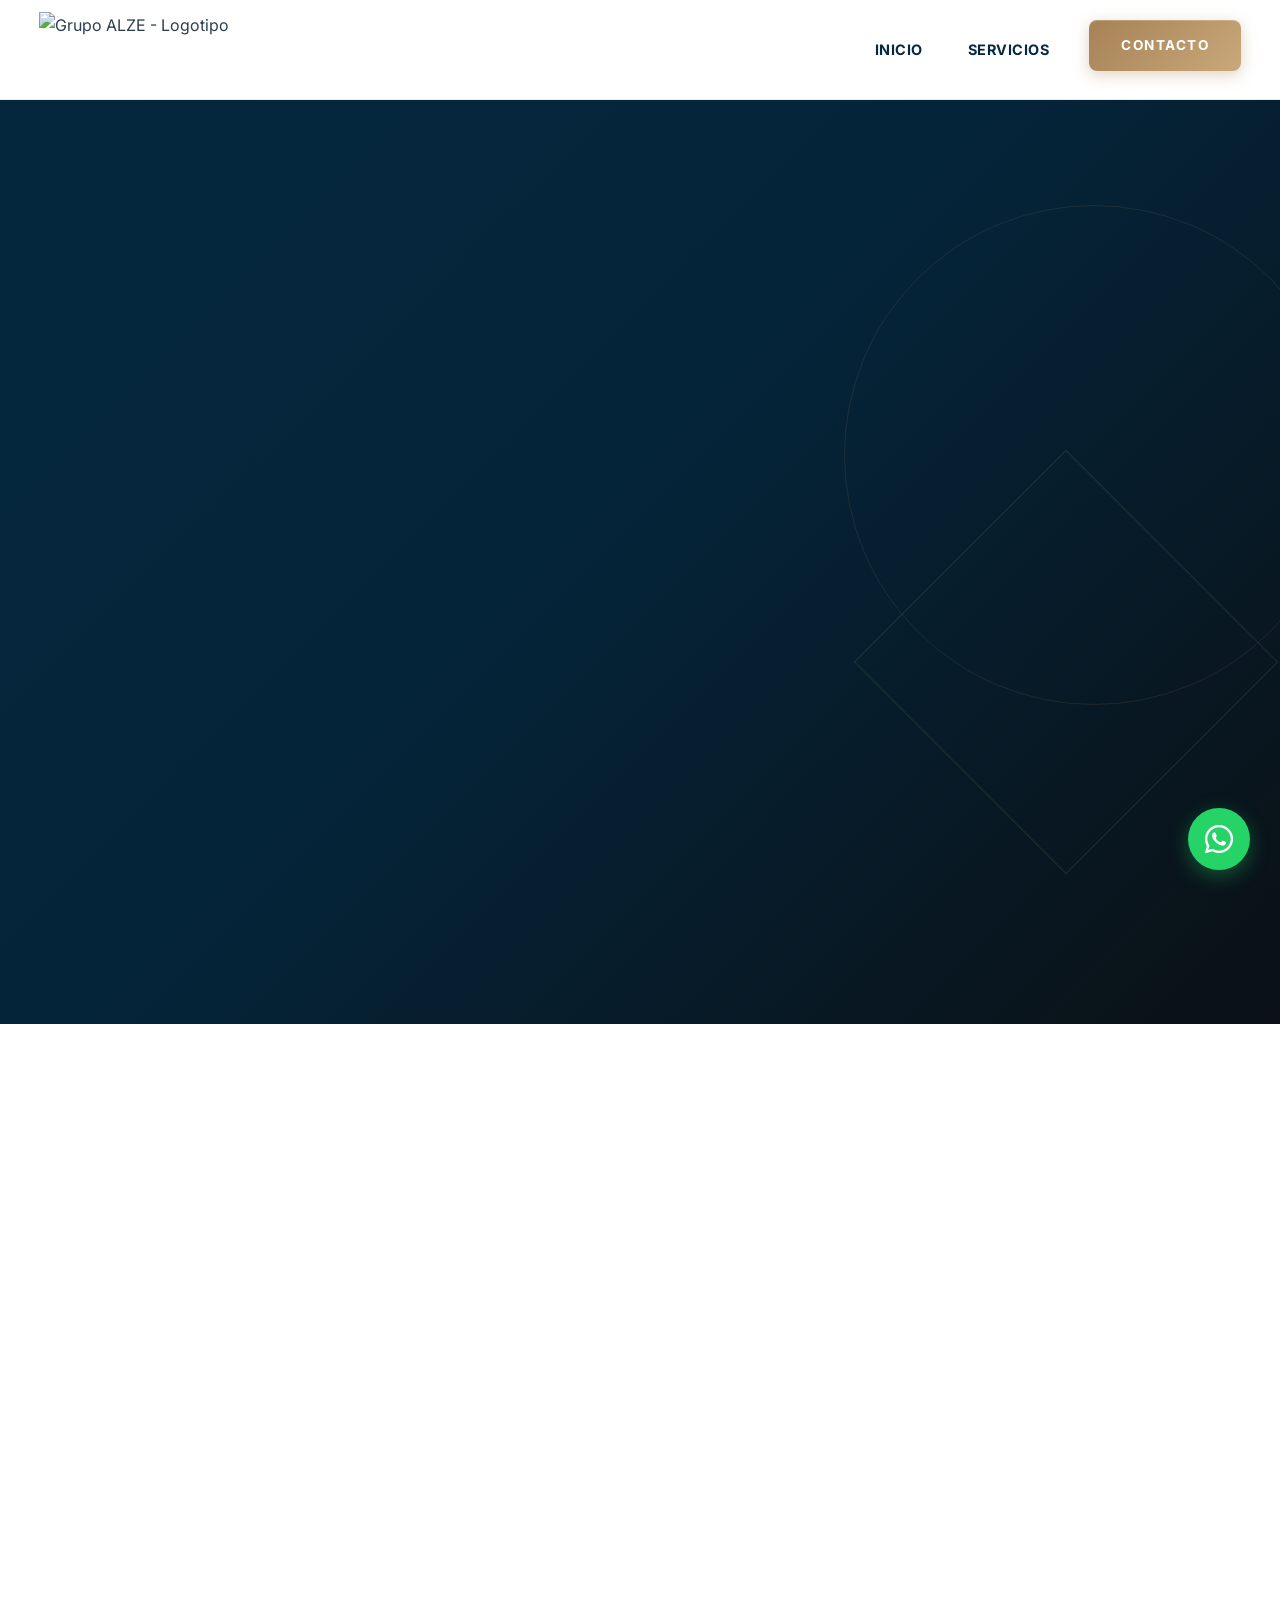
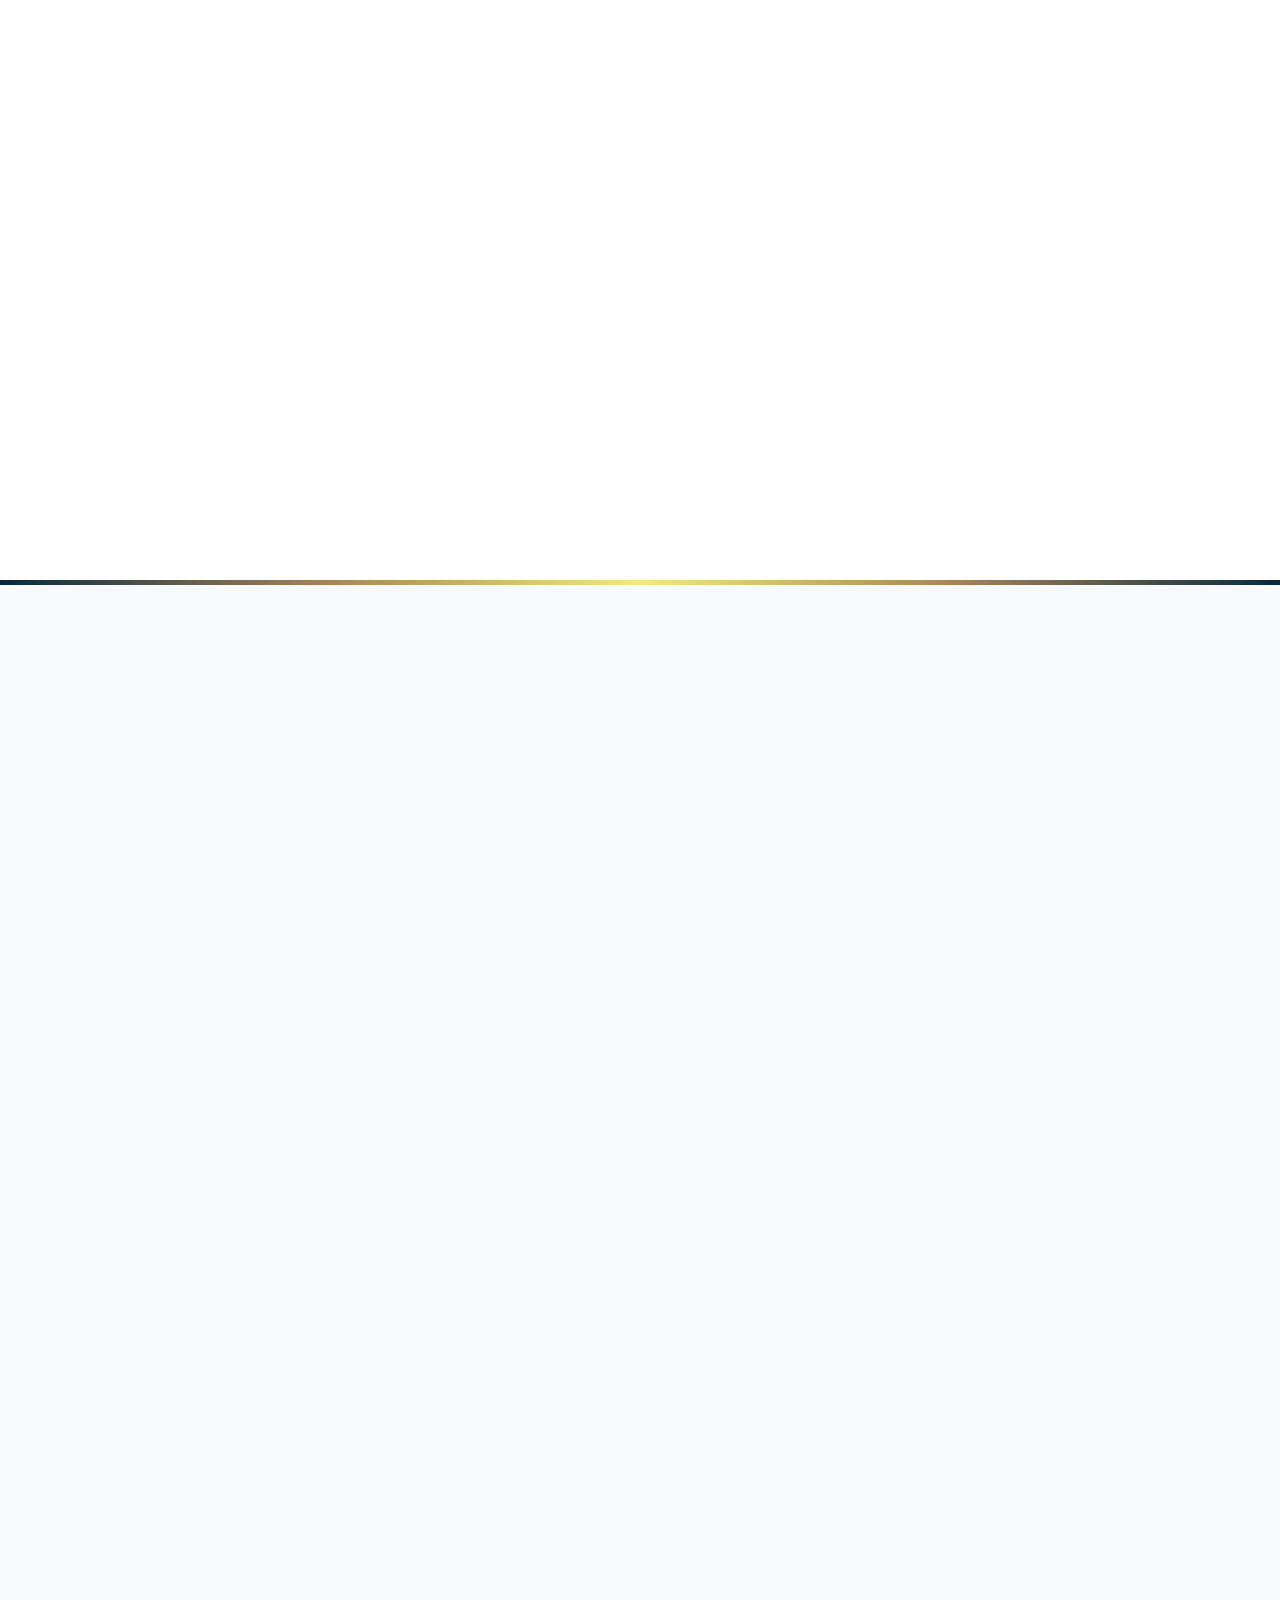
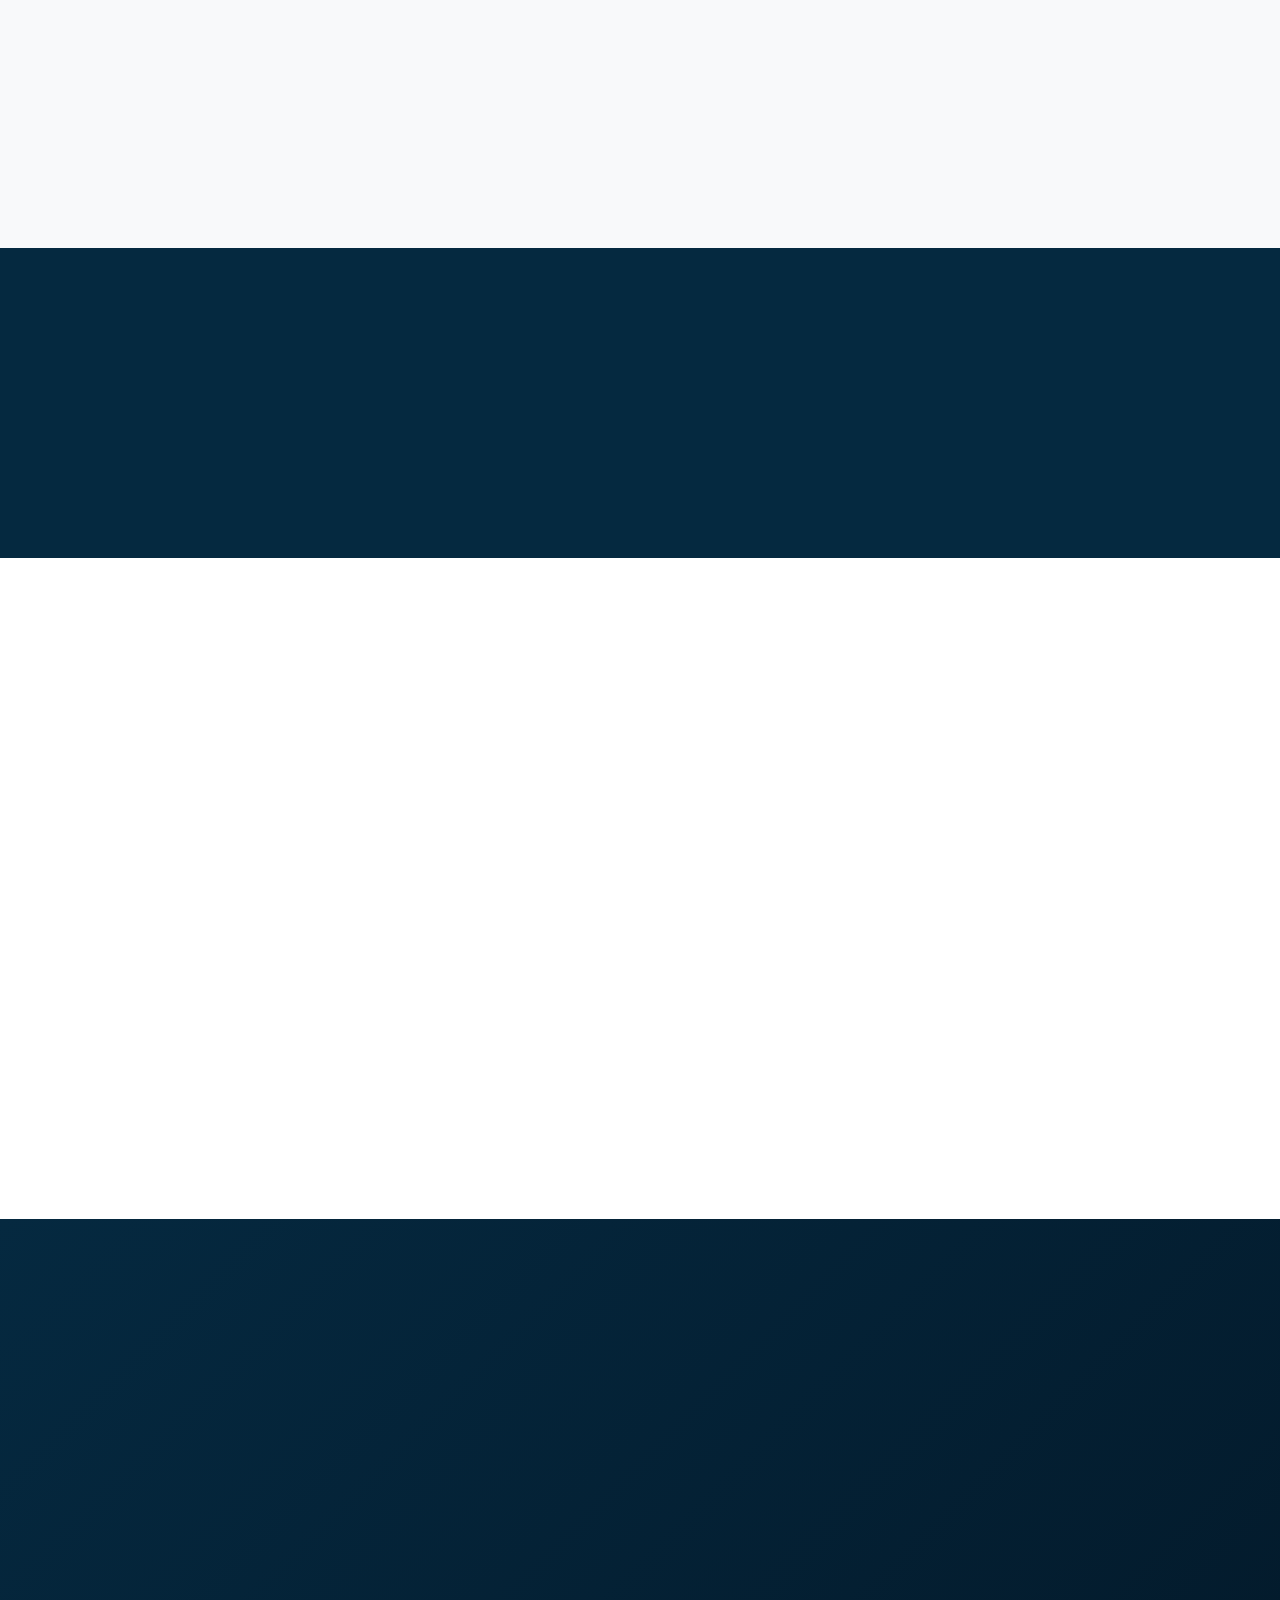
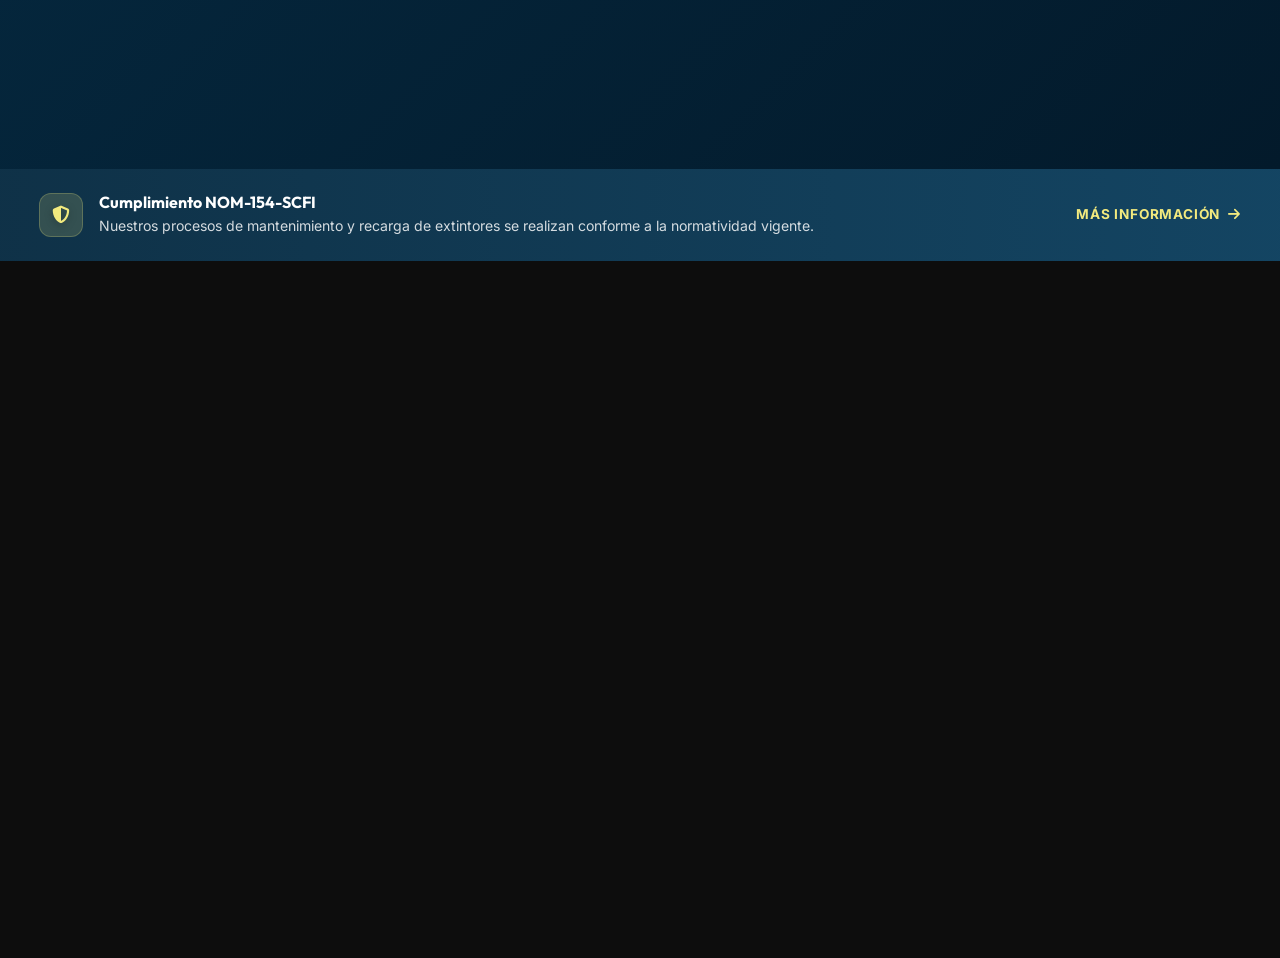
==== index.html @ 2a2ede06 "Reestructura servicios en Inicio, Servicios y Contacto" ====
﻿<!DOCTYPE html>
<html lang="es">

<head>
    <meta charset="UTF-8">
    <meta name="viewport" content="width=device-width, initial-scale=1.0">
    <meta name="description"
        content="GRUPO ALZE — Soluciones industriales con líneas de servicio separadas: mantenimiento y recarga de extintores, y servicios eléctricos con tableros, automatización e instalaciones.">
    <meta name="keywords"
        content="mantenimiento industrial, extintores, recarga de extintores, servicios eléctricos, tableros eléctricos, automatización industrial, instalaciones eléctricas, Grupo Alze">
    <meta name="author" content="Partum Design">
    <title>GRUPO ALZE | Comercializadora y Mantenimiento Industrial</title>
    <link rel="icon" type="image/png" href="favicon/favicon.png">

    <!-- Fonts -->
    <link rel="preconnect" href="https://fonts.googleapis.com">
    <link rel="preconnect" href="https://fonts.gstatic.com" crossorigin>
    <link
        href="https://fonts.googleapis.com/css2?family=Inter:wght@300;400;700&family=Outfit:wght@400;700;800&display=swap"
        rel="stylesheet">

    <!-- FontAwesome -->
    <link rel="stylesheet" href="https://cdnjs.cloudflare.com/ajax/libs/font-awesome/6.5.1/css/all.min.css">

    <!-- CSS -->
    <link rel="stylesheet" href="css/style.css">
</head>

<body>

    <!-- ==================== HEADER ==================== -->
    <header class="main-header">
        <div class="container header-container">
            <div class="logo">
                <a href="/">
                    <img src="imagenes/logo_empresa/logo_grupoalze.png" alt="Grupo ALZE - Logotipo">
                </a>
            </div>
            <nav class="nav-menu" id="navMenu">
                <button class="mobile-menu-close" id="mobileMenuClose" aria-label="Cerrar menú">
                    <i class="fas fa-times"></i>
                </button>
                <ul>
                    <li><a href="/" class="nav-link">Inicio</a></li>
                    <li><a href="/servicios" class="nav-link">Servicios</a></li>
                    <li class="nav-cta">
                        <a href="/contacto" class="nav-cta-btn" data-text="Contacto">Contacto</a>
                    </li>
                </ul>
                <div class="mobile-nav-extra">
                    <div class="mobile-nav-brand">
                        <img src="imagenes/logo_empresa/logo_grupoalze.png" alt="Grupo ALZE">
                        <p>Soluciones industriales con respuesta rápida y cumplimiento normativo.</p>
                    </div>
                    <div class="mobile-nav-contact">
                        <a href="tel:5635852196"><i class="fas fa-phone-alt"></i> 56 3585 2196</a>
                        <a href="mailto:contacto@grupoalze.com.mx"><i class="fas fa-envelope"></i> Correo</a>
                        <a href="https://wa.me/525635852196" target="_blank"><i class="fab fa-whatsapp"></i> WhatsApp</a>
                    </div>
                </div>
            </nav>
            <div class="menu-toggle" id="mobile-menu">
                <i class="fas fa-bars"></i>
            </div>
        </div>
    </header>
    <!-- ==================== HERO (VIDEO) ==================== -->
    <section class="hero">
        <video autoplay muted loop playsinline preload="metadata" poster="imagenes/hero_bg.png" class="hero-video">
            <source src="videos/video_hero.mp4" type="video/mp4">
        </video>
        <div class="hero-overlay"></div>
        <div class="container hero-content">
            <div class="reveal">
                <span class="hero-tag"><i class="fas fa-industry"></i> Soluciones Industriales Integrales</span>
                <h1 class="hero-title">Comercialización y Mantenimiento Industrial de <span>Alto Rendimiento</span></h1>
                <p class="hero-subtitle">Más de una década protegiendo la seguridad de su empresa y optimizando el
                    rendimiento de su maquinaria con los más altos estándares de calidad y cumplimiento normativo.</p>
                <div class="hero-btns">
                    <a href="/servicios" class="btn btn-accent btn-lg"><i class="fas fa-cog"></i> Nuestros Servicios</a>
                    <a href="/contacto" class="btn btn-outline-white btn-lg"><i class="fas fa-paper-plane"></i> Solicitar Cotización</a>
                </div>
            </div>

            <div class="hero-stats reveal">
                <div class="hero-stat">
                    <h3>10+</h3>
                    <p>Años de experiencia</p>
                </div>
                <div class="hero-stat">
                    <h3>500+</h3>
                    <p>Proyectos completados</p>
                </div>
                <div class="hero-stat">
                    <h3>100%</h3>
                    <p>Cumplimiento normativo</p>
                </div>
            </div>

            <div class="scroll-hint reveal">
                <div class="mouse">
                    <div class="wheel"></div>
                </div>
                <span>Deslizar</span>
            </div>
        </div>
    </section>
    <!-- ==================== WHY US ==================== -->
    <section class="why-us">
        <div class="container">
            <div class="why-grid">
                <div class="why-image reveal-left">
                    <img src="imagenes/servicios/equipo_corporativo.png" alt="Equipo GRUPO ALZE" loading="lazy" decoding="async">
                    <div class="why-image-badge">
                        <h3>10+</h3>
                        <p>Años de Confianza</p>
                    </div>
                </div>
                <div class="why-text reveal-right">
                    <span class="section-tag">Sobre Nosotros</span>
                    <h2>Protegemos su Patrimonio Industrial</h2>
                    <div class="accent-line"></div>
                    <p>En <strong>GRUPO ALZE</strong>, somos una empresa mexicana especializada en la comercialización y
                        mantenimiento industrial. Nuestra misión es garantizar la continuidad operativa y la seguridad de
                        las instalaciones de nuestros clientes mediante soluciones integrales y un servicio de primer
                        nivel.</p>
                    <p>Contamos con personal altamente capacitado para atender dos líneas de servicio claramente
                        definidas: equipos contra incendio (extintores) y soluciones eléctricas industriales en
                        tableros, automatización e instalaciones.</p>

                    <div class="features-list">
                        <div class="feature-item">
                            <div class="feature-icon"><i class="fas fa-shield-alt"></i></div>
                            <div>
                                <h4>Seguridad Certificada</h4>
                                <p>Equipos y servicios que cumplen con la NOM-154-SCFI y normatividad vigente.</p>
                            </div>
                        </div>
                        <div class="feature-item">
                            <div class="feature-icon"><i class="fas fa-clock"></i></div>
                            <div>
                                <h4>Respuesta Inmediata</h4>
                                <p>Atención rápida y eficiente para garantizar la continuidad de sus operaciones.</p>
                            </div>
                        </div>
                        <div class="feature-item">
                            <div class="feature-icon"><i class="fas fa-handshake"></i></div>
                            <div>
                                <h4>Compromiso Total</h4>
                                <p>Relaciones de largo plazo basadas en confianza, calidad y resultados.</p>
                            </div>
                        </div>
                    </div>
                </div>
            </div>
        </div>
    </section>

    <!-- ==================== SERVICES PREVIEW ==================== -->
    <section class="services-preview">
        <div class="container">
            <div class="section-header reveal">
                <span class="section-tag">Lo que Hacemos</span>
                <h2 class="section-title">Nuestros Servicios</h2>
                <div class="section-divider"></div>
                <p class="section-subtitle">Trabajamos con dos líneas claras de atención: servicios para extintores y
                    soluciones eléctricas industriales en tableros, automatización, instalaciones y capacitación.</p>
            </div>

            <div class="service-grid-main stagger">
                <div class="service-card-new reveal">
                    <img src="imagenes/servicios/mantenimiento.png" alt="Mantenimiento y Recarga de Extintores" loading="lazy" decoding="async"
                        class="service-card-img">
                    <div class="service-card-overlay">
                        <div class="service-icon-badge"><i class="fas fa-fire-extinguisher"></i></div>
                        <h3>Mantenimiento y Recarga de Extintores</h3>
                        <p>Inspección, recarga, pruebas y mantenimiento especializado para equipos contra incendio.</p>
                        <a href="/contacto?servicio=extintores" class="card-link">Solicitar servicio <i
                                class="fas fa-arrow-right"></i></a>
                    </div>
                </div>
                <div class="service-card-new reveal">
                    <img src="imagenes/servicios/embobinados.png" alt="Servicios Eléctricos y Tableros" loading="lazy" decoding="async"
                        class="service-card-img">
                    <div class="service-card-overlay">
                        <div class="service-icon-badge"><i class="fas fa-bolt"></i></div>
                        <h3>Servicios Eléctricos y Tableros</h3>
                        <p>Soluciones en tableros, instalaciones, automatización y diagnóstico para operación
                            industrial.</p>
                        <a href="/servicios#servicio-electricos" class="card-link">Ver línea industrial <i
                                class="fas fa-arrow-right"></i></a>
                    </div>
                </div>
                <div class="service-card-new reveal">
                    <img src="imagenes/servicios/maquinados.png" alt="Instalaciones y Capacitación Industrial" loading="lazy" decoding="async"
                        class="service-card-img">
                    <div class="service-card-overlay">
                        <div class="service-icon-badge"><i class="fas fa-screwdriver-wrench"></i></div>
                        <h3>Instalaciones y Capacitación</h3>
                        <p>Ejecución en campo para fuerza, control y redes, con capacitación técnica para su personal.</p>
                        <a href="/contacto?servicio=instalaciones" class="card-link">Cotizar proyecto <i
                                class="fas fa-arrow-right"></i></a>
                    </div>
                </div>
            </div>
        </div>
    </section>

    <!-- ==================== STATS ==================== -->
    <section class="stats-section">
        <div class="container">
            <div class="stats-grid">
                <div class="stat-item reveal">
                    <div class="stat-number" data-target="10" data-suffix="+">0</div>
                    <div class="stat-label">Años de Experiencia</div>
                </div>
                <div class="stat-item reveal">
                    <div class="stat-number" data-target="500" data-suffix="+">0</div>
                    <div class="stat-label">Proyectos Realizados</div>
                </div>
                <div class="stat-item reveal">
                    <div class="stat-number" data-target="50" data-suffix="+">0</div>
                    <div class="stat-label">Clientes Satisfechos</div>
                </div>
                <div class="stat-item reveal">
                    <div class="stat-number" data-target="100" data-suffix="%">0</div>
                    <div class="stat-label">Cumplimiento NOM</div>
                </div>
            </div>
        </div>
    </section>

    <!-- ==================== CLIENTS CAROUSEL ==================== -->
    <section class="clients-section">
        <div class="container">
            <div class="section-header reveal">
                <span class="section-tag">Confianza</span>
                <h2 class="section-title">Empresas que Confían en Nosotros</h2>
                <div class="section-divider"></div>
                <p class="section-subtitle">Colaboramos con las mejores empresas del sector industrial brindando
                    seguridad, calidad y resultados.</p>
            </div>
        </div>

        <div class="logo-carousel-container reveal">
            <div class="logo-track">
                <div class="carousel-logo"><img src="imagenes/logos/logo_coats.jpg.png" alt="Coats" loading="lazy" decoding="async"></div>
                <div class="carousel-logo"><img src="imagenes/logos/logo_gelita.png" alt="Gelita" loading="lazy" decoding="async"></div>
                <div class="carousel-logo"><img src="imagenes/logos/logo_cariocas.png" alt="Cariocas" loading="lazy" decoding="async"></div>
                <div class="carousel-logo"><img src="imagenes/logos/logo_cadesa.png" alt="Cadesa" loading="lazy" decoding="async"></div>
                <div class="carousel-logo"><img src="imagenes/logos/logo_cimarron.png" alt="Grupo Cimarrón" loading="lazy" decoding="async"></div>
                <div class="carousel-logo"><img src="imagenes/logos/logo_zaqa.png" alt="Zaqa" loading="lazy" decoding="async"></div>
                <div class="carousel-logo"><img src="imagenes/logos/logo_kriotec.png" alt="Kryotec" loading="lazy" decoding="async"></div>
                <div class="carousel-logo"><img src="imagenes/logos/logo_galeriasdc.png" alt="Galería dc" loading="lazy" decoding="async"></div>
            </div>
        </div>
    </section>

    <!-- ==================== CTA ==================== -->
    <section class="cta-section">
        <div class="cta-content reveal">
            <span class="section-tag" style="background:rgba(242,234,126,0.15); color: #F2EA7E;">Cotización Sin Compromiso</span>
            <h2>¿Necesita una Solución Industrial a la Medida?</h2>
            <p>Nuestro equipo de especialistas está listo para asesorarle y crear la solución perfecta para las
                necesidades de su empresa. Contáctenos hoy mismo.</p>
            <a href="/contacto" class="btn btn-accent btn-lg"><i class="fas fa-phone-alt"></i> Contactar
                Ahora</a>
        </div>
    </section>

    <section class="nom-strip">
        <div class="container nom-strip-inner">
            <div class="nom-strip-badge"><i class="fas fa-shield-alt"></i></div>
            <div class="nom-strip-text">
                <h4>Cumplimiento NOM-154-SCFI</h4>
                <p>Nuestros procesos de mantenimiento y recarga de extintores se realizan conforme a la normatividad vigente.</p>
            </div>
            <a href="/contacto" class="nom-strip-link">Más información <i class="fas fa-arrow-right"></i></a>
        </div>
    </section>

    <!-- ==================== FOOTER ==================== -->
    <footer class="main-footer">
        <div class="container">
            <div class="footer-top">
                <div class="footer-col">
                    <img src="imagenes/logo_empresa/logo_grupoalze.png" alt="Logo Grupo Alze" class="f-about-logo" loading="lazy" decoding="async">
                    <p class="f-about-text">Somos una empresa mexicana especializada en dos líneas de servicio:
                        extintores y soluciones eléctricas industriales con tableros, automatización e instalaciones.</p>
                    <div class="f-social-links">
                        <a href="mailto:contacto@grupoalze.com.mx" aria-label="Correo"><i class="fas fa-envelope"></i></a>
                        <a href="https://wa.me/525635852196" aria-label="WhatsApp" target="_blank"><i
                                class="fab fa-whatsapp"></i></a>
                    </div>
                </div>
                <div class="footer-col">
                    <h4>Navegación</h4>
                    <ul class="footer-links">
                        <li><a href="/">Inicio</a></li>
                        <li><a href="/servicios">Servicios</a></li>
                        <li><a href="/contacto">Contacto</a></li>
                    </ul>
                </div>
                <div class="footer-col">
                    <h4>Servicios</h4>
                    <ul class="footer-links">
                        <li><a href="/servicios#servicio-extintores">Extintores</a></li>
                        <li><a href="/servicios#servicio-extintores">Mantenimiento y Recarga</a></li>
                        <li><a href="/servicios#servicio-electricos">Servicios Eléctricos</a></li>
                        <li><a href="/servicios#servicio-electricos">Tableros y Automatización</a></li>
                    </ul>
                </div>
                <div class="footer-col">
                    <h4>Contacto</h4>
                    <ul class="footer-contact-list">
                        <li><i class="fas fa-map-marker-alt"></i> Villa del Mar 17, Col. Alfredo del Mazo, 52030 San
                            Pedro Tultepec, Méx.</li>
                        <li><i class="fas fa-phone"></i> <a href="tel:5635852196">56 3585 2196</a></li>
                        <li><i class="fas fa-phone"></i> <a href="tel:7226285952">72 2628 5952</a></li>
                        <li><i class="fas fa-envelope"></i> <a
                                href="mailto:contacto@grupoalze.com.mx">contacto@grupoalze.com.mx</a></li>
                    </ul>
                    <div class="footer-schedule">
                        <h5><i class="fas fa-clock"></i> Horarios</h5>
                        <p>Lunes a Viernes: 9:00 AM – 6:00 PM<br>Sábados: 9:00 AM – 2:00 PM</p>
                    </div>
                </div>
            </div>
            <div class="footer-bottom">
                <p>&copy; 2026 GRUPO ALZE. Todos los derechos reservados. Desarrollado por <a
                        href="https://partumdesign.com.mx" target="_blank">Partum Design</a></p>
            </div>
        </div>
    </footer>

    <!-- WhatsApp -->
    <a href="https://wa.me/525635852196" class="whatsapp-float" target="_blank" title="Escríbenos por WhatsApp">
        <i class="fab fa-whatsapp"></i>
    </a>

    <script src="js/script.js"></script>
</body>

</html>
---- css/style.css ----
/* ===============================================================
   GRUPO ALZE - Premium Corporate Website Styles
   Version 3.0 — "Chingón Edition"
   
   Color Palette:
   Primary:  #052940 (Dark Navy Blue)
   Accent:   #A68256 (Gold/Bronze)
   Detail:   #F2EA7E (Pale Yellow — micro accents only)
   Dark:     #0D0D0D (Near Black)
   Light:    #FFFFFF (Pure White)
   =============================================================== */

/* === CSS Variables === */
:root {
    --primary: #052940;
    --primary-light: #0a3d5c;
    --primary-dark: #031a2b;
    --accent: #A68256;
    --accent-light: #c9a87a;
    --detail: #F2EA7E;
    --dark: #0D0D0D;
    --white: #FFFFFF;
    --gray-50: #f8f9fa;
    --gray-100: #f1f3f5;
    --gray-200: #e9ecef;
    --gray-300: #dee2e6;
    --gray-500: #adb5bd;
    --gray-700: #495057;
    --gray-900: #212529;
    --text-primary: #2c3e50;
    --text-muted: #6c757d;
    
    --font-main: 'Inter', -apple-system, BlinkMacSystemFont, sans-serif;
    --font-heading: 'Outfit', sans-serif;
    
    --ease-out-expo: cubic-bezier(0.19, 1, 0.22, 1);
    --ease-out-back: cubic-bezier(0.34, 1.56, 0.64, 1);
    --transition: 0.4s var(--ease-out-expo);
    --transition-slow: 0.8s var(--ease-out-expo);
    
    --container-width: 1250px;
    --header-height: 100px;
    --shadow-sm: 0 2px 8px rgba(0,0,0,0.06);
    --shadow-md: 0 8px 30px rgba(0,0,0,0.08);
    --shadow-lg: 0 20px 60px rgba(0,0,0,0.12);
    --shadow-xl: 0 30px 80px rgba(0,0,0,0.15);
    --radius: 12px;
    --radius-lg: 20px;
}

/* === Base Reset === */
*, *::before, *::after {
    margin: 0;
    padding: 0;
    box-sizing: border-box;
}

html {
    scroll-behavior: smooth;
    font-size: 16px;
}

body {
    font-family: var(--font-main);
    line-height: 1.7;
    color: var(--text-primary);
    background-color: var(--white);
    overflow-x: hidden;
    -webkit-font-smoothing: antialiased;
    -moz-osx-font-smoothing: grayscale;
}

/* Scrollbar */
* {
    scrollbar-width: thin;
    scrollbar-color: var(--accent) rgba(5, 41, 64, 0.12);
}

*::-webkit-scrollbar {
    width: 11px;
}

*::-webkit-scrollbar-track {
    background: rgba(5, 41, 64, 0.08);
}

*::-webkit-scrollbar-thumb {
    background: linear-gradient(180deg, var(--accent), var(--detail));
    border-radius: 8px;
    border: 2px solid rgba(255,255,255,0.4);
}

/* Progress bar */
.scroll-progress {
    position: fixed;
    top: 0;
    left: 0;
    height: 4px;
    width: 0;
    z-index: 1200;
    background: linear-gradient(90deg, var(--accent), var(--detail), var(--accent));
    box-shadow: 0 2px 14px rgba(166,130,86,0.4);
}

/* Custom cursor */
.cursor-dot,
.cursor-ring {
    position: fixed;
    left: 0;
    top: 0;
    pointer-events: none;
    z-index: 1400;
    opacity: 0;
    transition: opacity 0.2s ease;
}

.cursor-dot {
    width: 8px;
    height: 8px;
    border-radius: 50%;
    background: #ffffff;
    box-shadow: 0 0 0 1px rgba(0,0,0,0.2), 0 0 12px rgba(255,255,255,0.6);
    mix-blend-mode: difference;
}

.cursor-ring {
    width: 28px;
    height: 28px;
    border-radius: 50%;
    border: 1.8px solid #ffffff;
    box-shadow: 0 0 0 1px rgba(0,0,0,0.2);
    mix-blend-mode: difference;
}

.cursor-hover .cursor-ring {
    transform: scale(1.35);
    border-color: rgba(242,234,126,0.9);
}

/* Lightweight page intro */
body.page-ready .main-header,
body.page-ready section,
body.page-ready .main-footer {
    animation: pageFadeIn 0.45s ease-out;
}

@keyframes pageFadeIn {
    from { opacity: 0; transform: translateY(6px); }
    to { opacity: 1; transform: translateY(0); }
}

h1, h2, h3, h4, h5 {
    font-family: var(--font-heading);
    font-weight: 700;
    line-height: 1.2;
}

ul { list-style: none; }

a {
    text-decoration: none;
    color: inherit;
    transition: var(--transition);
}

img {
    max-width: 100%;
    height: auto;
    display: block;
}

.container {
    max-width: var(--container-width);
    margin: 0 auto;
    padding: 0 24px;
}

section {
    padding: 110px 0;
    position: relative;
}

/* Render diferido para secciones fuera de pantalla */
@supports (content-visibility: auto) {
    .why-us,
    .services-preview,
    .stats-section,
    .clients-section,
    .cta-section,
    .services-detailed,
    .contact-page,
    .main-footer {
        content-visibility: auto;
        contain-intrinsic-size: 1px 900px;
    }
}

/* === Section Headers === */
.section-header {
    text-align: center;
    max-width: 700px;
    margin: 0 auto 70px;
}

.section-tag {
    display: inline-block;
    padding: 6px 18px;
    background: rgba(166, 130, 86, 0.1);
    color: var(--accent);
    border-radius: 50px;
    font-size: 0.85rem;
    font-weight: 700;
    text-transform: uppercase;
    letter-spacing: 2px;
    margin-bottom: 15px;
}

.section-title {
    font-size: 2.8rem;
    color: var(--primary);
    margin-bottom: 20px;
    text-transform: uppercase;
    letter-spacing: 1px;
    text-align: center;
}

.section-subtitle {
    font-size: 1.1rem;
    color: var(--text-muted);
    line-height: 1.8;
}

/* Párrafos largos justificados */
.hero-subtitle,
.section-subtitle,
.why-text p,
.service-detail-text p,
.cta-content p,
.contact-info-panel > p,
.contact-form-panel > p,
.f-about-text {
    text-align: justify;
    text-justify: inter-word;
}

.section-divider {
    width: 60px;
    height: 4px;
    background: linear-gradient(90deg, var(--accent), var(--detail));
    margin: 0 auto 25px;
    border-radius: 2px;
}

/* === Buttons === */
.btn {
    display: inline-flex;
    align-items: center;
    justify-content: center;
    gap: 10px;
    padding: 16px 36px;
    border-radius: 6px;
    font-weight: 700;
    text-transform: uppercase;
    font-size: 0.85rem;
    letter-spacing: 1.5px;
    cursor: pointer;
    border: none;
    transition: var(--transition);
    position: relative;
    overflow: hidden;
}

.btn::before {
    content: '';
    position: absolute;
    top: 0;
    left: -100%;
    width: 100%;
    height: 100%;
    background: linear-gradient(90deg, transparent, rgba(255,255,255,0.2), transparent);
    transition: 0.5s;
}

.btn:hover::before {
    left: 100%;
}

.btn-primary {
    background: var(--primary);
    color: var(--white);
}

.btn-primary:hover {
    background: var(--primary-light);
    transform: translateY(-4px);
    box-shadow: 0 12px 35px rgba(5, 41, 64, 0.3);
}

.btn-accent {
    background: var(--accent);
    color: var(--white);
}

.btn-accent:hover {
    background: var(--accent-light);
    transform: translateY(-4px);
    box-shadow: 0 12px 35px rgba(166, 130, 86, 0.35);
}

.btn-outline-white {
    background: transparent;
    border: 2px solid rgba(255,255,255,0.5);
    color: var(--white);
}

.btn-outline-white:hover {
    background: var(--white);
    color: var(--primary);
    border-color: var(--white);
    transform: translateY(-4px);
}

.btn-lg {
    padding: 20px 48px;
    font-size: 0.95rem;
}

/* ===========================================================
   HEADER — White, Sticky, with Animated Contact CTA
   =========================================================== */
.main-header {
    height: var(--header-height);
    background: var(--white);
    display: flex;
    align-items: center;
    position: fixed;
    top: 0;
    width: 100%;
    z-index: 1000;
    transition: var(--transition);
    border-bottom: 1px solid var(--gray-200);
}

.main-header.scrolled {
    height: 70px;
    background: rgba(255, 255, 255, 0.97);
    backdrop-filter: blur(20px);
    -webkit-backdrop-filter: blur(20px);
    box-shadow: var(--shadow-md);
    border-bottom: none;
}

.header-container {
    display: flex;
    justify-content: space-between;
    align-items: center;
    width: 100%;
}

.logo img {
    height: 75px;
    transition: var(--transition);
}

.main-header.scrolled .logo img {
    height: 55px;
}

.nav-menu ul {
    display: flex;
    align-items: center;
    gap: 5px;
}

.nav-link {
    padding: 10px 20px;
    color: var(--primary);
    font-weight: 700;
    font-size: 0.9rem;
    position: relative;
    text-transform: uppercase;
    letter-spacing: 0.5px;
}

.nav-link::after {
    content: '';
    position: absolute;
    bottom: 2px;
    left: 20px;
    right: 20px;
    height: 3px;
    background: var(--accent);
    border-radius: 2px;
    transform: scaleX(0);
    transform-origin: right;
    transition: transform 0.4s var(--ease-out-expo);
}

.nav-link:hover::after,
.nav-link.active::after {
    transform: scaleX(1);
    transform-origin: left;
}

.nav-link:hover {
    color: var(--accent);
}

/* Contact CTA Button in Nav */
.nav-cta {
    margin-left: 15px;
}

.nav-cta-btn {
    display: inline-block;
    padding: 14px 32px;
    background: linear-gradient(135deg, var(--accent), var(--accent-light));
    color: var(--white) !important;
    border-radius: 8px;
    font-weight: 700;
    font-size: 0.85rem;
    text-transform: uppercase;
    letter-spacing: 1.5px;
    position: relative;
    overflow: hidden;
    transition: var(--transition);
    box-shadow: 0 4px 15px rgba(166, 130, 86, 0.35),
                inset 0 1px 0 rgba(255,255,255,0.2);
    z-index: 1;
}

.nav-cta-btn::before {
    content: '';
    position: absolute;
    top: 0;
    left: -100%;
    width: 100%;
    height: 100%;
    background: linear-gradient(90deg, transparent, rgba(255,255,255,0.3), transparent);
    transition: 0.6s;
    z-index: -1;
}

.nav-cta-btn:hover::before {
    left: 100%;
}

.nav-cta-btn:hover {
    background: linear-gradient(135deg, var(--primary), var(--primary-light));
    transform: translateY(-3px) scale(1.05);
    box-shadow: 0 8px 30px rgba(5, 41, 64, 0.4),
                0 0 20px rgba(242, 234, 126, 0.15);
}

.menu-toggle {
    display: none;
    font-size: 1.6rem;
    color: var(--primary);
    cursor: pointer;
    width: 44px;
    height: 44px;
    align-items: center;
    justify-content: center;
    border-radius: 8px;
    transition: var(--transition);
}

.menu-toggle:hover {
    background: var(--gray-100);
}

.mobile-menu-close,
.mobile-nav-extra {
    display: none;
}

body.menu-open {
    overflow: hidden;
}

body.menu-open::before {
    content: '';
    position: fixed;
    inset: 0;
    background: rgba(3, 26, 43, 0.48);
    backdrop-filter: blur(2px);
    -webkit-backdrop-filter: blur(2px);
    z-index: 997;
}

/* ===========================================================
   HERO — Video Background with Animated Elements
   =========================================================== */
.hero {
    min-height: 100vh;
    overflow: hidden;
    position: relative;
    display: flex;
    align-items: stretch;
    color: var(--white);
    padding: calc(var(--header-height) + 36px) 0 56px;
    background-color: var(--primary-dark);
}


.hero-video {
    position: absolute;
    top: 50%;
    left: 50%;
    min-width: 100%;
    min-height: 100%;
    width: auto;
    height: auto;
    transform: translate(-50%, -50%);
    object-fit: cover;
    z-index: 0;
}

.hero-overlay {
    position: absolute;
    inset: 0;
    background: linear-gradient(
        135deg,
        rgba(5, 41, 64, 0.9) 0%,
        rgba(5, 41, 64, 0.65) 50%,
        rgba(13, 13, 13, 0.75) 100%
    );
    z-index: 1;
}

/* Animated geometric accents on the hero */
.hero::before {
    content: '';
    position: absolute;
    top: 20%;
    right: -5%;
    width: 500px;
    height: 500px;
    border: 1px solid rgba(166, 130, 86, 0.15);
    border-radius: 50%;
    z-index: 2;
    animation: heroFloat 12s ease-in-out infinite;
    pointer-events: none;
}

.hero::after {
    content: '';
    position: absolute;
    top: 50%;
    right: 5%;
    width: 300px;
    height: 300px;
    border: 1px solid rgba(242, 234, 126, 0.1);
    transform: rotate(45deg);
    z-index: 2;
    animation: heroFloat 10s ease-in-out infinite reverse;
    pointer-events: none;
}

@keyframes heroFloat {
    0%, 100% { transform: translateY(0) rotate(0deg); }
    50% { transform: translateY(-30px) rotate(5deg); }
}

.hero-content {
    position: relative;
    z-index: 2;
    width: 100%;
    min-height: calc(100vh - var(--header-height) - 92px);
    display: flex;
    flex-direction: column;
    justify-content: center;
    gap: 0;
}

.hero-content > .reveal:first-child {
    max-width: 850px;
}

.hero-tag {
    display: inline-flex;
    align-items: center;
    gap: 12px;
    padding: 12px 28px;
    background: rgba(166, 130, 86, 0.12);
    border: 1px solid rgba(166, 130, 86, 0.2);
    border-radius: 6px;
    font-size: 0.8rem;
    font-weight: 800;
    letter-spacing: 3px;
    text-transform: uppercase;
    margin-bottom: 40px;
    color: var(--detail);
    backdrop-filter: blur(15px);
    -webkit-backdrop-filter: blur(15px);
    box-shadow: 0 10px 30px rgba(0,0,0,0.1);
}

.hero-title {
    font-size: clamp(2.8rem, 6vw, 4.5rem);
    line-height: 1.05;
    margin-bottom: 30px;
    letter-spacing: -2px;
    font-weight: 800;
    text-shadow: 0 10px 40px rgba(0,0,0,0.4);
}

.hero-title span {
    color: var(--detail);
    background: linear-gradient(135deg, var(--detail), var(--accent));
    -webkit-background-clip: text;
    -webkit-text-fill-color: transparent;
    display: inline-block;
}

.hero-subtitle {
    font-size: clamp(1.1rem, 2.5vw, 1.35rem);
    margin-bottom: 46px;
    color: rgba(255, 255, 255, 0.95);
    max-width: 750px;
    font-weight: 400;
    line-height: 1.7;
    text-shadow: 0 2px 10px rgba(0,0,0,0.2);
}

/* Scroll Hint Style */
.scroll-hint {
    position: relative;
    margin: 24px auto 0;
    display: flex;
    flex-direction: column;
    align-items: center;
    gap: 12px;
    width: fit-content;
    z-index: 2;
    color: rgba(255,255,255,0.6);
}

.scroll-hint span {
    font-size: 0.75rem;
    text-transform: uppercase;
    letter-spacing: 3px;
    font-weight: 700;
}

.mouse {
    width: 26px;
    height: 42px;
    border: 2px solid rgba(255,255,255,0.3);
    border-radius: 20px;
    position: relative;
    display: flex;
    justify-content: center;
}

.wheel {
    width: 2px;
    height: 6px;
    background: var(--detail);
    border-radius: 1px;
    margin-top: 8px;
    animation: scrollMove 2s infinite;
}

@keyframes scrollMove {
    0% { opacity: 0; transform: translateY(0); }
    30% { opacity: 1; }
    100% { opacity: 0; transform: translateY(15px); }
}

.hero-btns {
    display: flex;
    gap: 20px;
    flex-wrap: wrap;
}

.hero-stats {
    display: flex;
    gap: 50px;
    flex-wrap: wrap;
    margin-top: 56px;
    justify-content: flex-start;
    padding-top: 34px;
    border-top: 1px solid rgba(255,255,255,0.15);
}

.hero-stat {
    text-align: left;
}

.hero-stat h3 {
    font-size: 2.5rem;
    color: var(--detail);
    font-weight: 800;
}

.hero-stat p {
    font-size: 0.9rem;
    color: rgba(255,255,255,0.7);
    text-transform: uppercase;
    letter-spacing: 1px;
}

/* ===========================================================
   "WHY US" SECTION
   =========================================================== */
.why-us {
    background: var(--white);
    position: relative;
}

.why-grid {
    display: grid;
    grid-template-columns: 1fr 1fr;
    gap: 80px;
    align-items: center;
}

.why-image {
    position: relative;
    border-radius: var(--radius-lg);
    overflow: hidden;
    box-shadow: var(--shadow-xl);
}

.why-image img {
    width: 100%;
    height: 500px;
    object-fit: cover;
    transition: var(--transition-slow);
}

.why-image:hover img {
    transform: scale(1.05);
}

.why-image-badge {
    position: absolute;
    bottom: 30px;
    right: 30px;
    background: var(--accent);
    color: var(--white);
    padding: 20px 30px;
    border-radius: var(--radius);
    font-family: var(--font-heading);
    box-shadow: var(--shadow-lg);
}

.why-image-badge h3 {
    font-size: 2.2rem;
    line-height: 1;
}

.why-image-badge p {
    font-size: 0.85rem;
    text-transform: uppercase;
    letter-spacing: 1px;
}

.why-text h2 {
    font-size: 2.5rem;
    color: var(--primary);
    margin-bottom: 20px;
}

.why-text .accent-line {
    width: 60px;
    height: 4px;
    background: var(--accent);
    margin-bottom: 30px;
    border-radius: 2px;
}

.why-text p {
    color: var(--text-muted);
    margin-bottom: 20px;
    font-size: 1.05rem;
}

.features-list {
    margin-top: 30px;
}

.feature-item {
    display: flex;
    gap: 20px;
    align-items: flex-start;
    margin-bottom: 25px;
    padding: 20px;
    border-radius: var(--radius);
    transition: var(--transition);
}

.feature-item:hover {
    background: var(--gray-50);
    transform: translateX(10px);
}

.feature-icon {
    width: 55px;
    height: 55px;
    background: linear-gradient(135deg, var(--primary), var(--primary-light));
    border-radius: var(--radius);
    display: flex;
    align-items: center;
    justify-content: center;
    color: var(--detail);
    font-size: 1.3rem;
    flex-shrink: 0;
}

.feature-item h4 {
    color: var(--primary);
    margin-bottom: 5px;
    font-size: 1.1rem;
}

.feature-item p {
    margin-bottom: 0;
    font-size: 0.95rem;
}

/* ===========================================================
   SERVICES PREVIEW (Home)
   =========================================================== */
.services-preview {
    background: var(--gray-50);
    position: relative;
}

.services-preview::before {
    content: '';
    position: absolute;
    top: 0;
    left: 0;
    right: 0;
    height: 5px;
    background: linear-gradient(90deg, var(--primary), var(--accent), var(--detail), var(--accent), var(--primary));
}

.service-grid-main {
    display: grid;
    grid-template-columns: repeat(2, 1fr);
    gap: 30px;
}

.service-card-new {
    position: relative;
    overflow: hidden;
    border-radius: var(--radius-lg);
    aspect-ratio: 16/10;
    cursor: pointer;
    box-shadow: var(--shadow-md);
}

.service-card-new img {
    width: 100%;
    height: 100%;
    object-fit: cover;
    transition: 0.8s var(--ease-out-expo);
}

.service-card-overlay {
    position: absolute;
    inset: 0;
    background: linear-gradient(0deg, rgba(5,41,64,0.95) 0%, rgba(5,41,64,0.4) 50%, transparent 100%);
    display: flex;
    flex-direction: column;
    justify-content: flex-end;
    padding: 40px;
    color: var(--white);
    transition: var(--transition);
}

.service-card-new:hover img {
    transform: scale(1.15);
}

.service-card-new:hover .service-card-overlay {
    background: linear-gradient(0deg, rgba(5,41,64,0.98) 0%, rgba(5,41,64,0.6) 70%, rgba(5,41,64,0.3) 100%);
}

.service-card-overlay .service-icon-badge {
    width: 50px;
    height: 50px;
    background: var(--accent);
    border-radius: 10px;
    display: flex;
    align-items: center;
    justify-content: center;
    font-size: 1.3rem;
    margin-bottom: 15px;
    transition: var(--transition);
}

.service-card-new:hover .service-icon-badge {
    transform: scale(1.1) rotate(-5deg);
}

.service-card-overlay h3 {
    font-size: 1.6rem;
    margin-bottom: 10px;
    color: var(--white);
}

.service-card-overlay p {
    font-size: 0.95rem;
    opacity: 0.85;
    line-height: 1.6;
    margin-bottom: 15px;
}

.service-card-overlay .card-link {
    display: inline-flex;
    align-items: center;
    gap: 8px;
    color: var(--detail);
    font-weight: 700;
    font-size: 0.85rem;
    text-transform: uppercase;
    letter-spacing: 1px;
    opacity: 0;
    transform: translateY(10px);
    transition: var(--transition);
}

.service-card-new:hover .card-link {
    opacity: 1;
    transform: translateY(0);
}

.card-link i {
    transition: var(--transition);
}

.card-link:hover i {
    transform: translateX(5px);
}

/* ===========================================================
   STATS / COUNTERS
   =========================================================== */
.stats-section {
    background: var(--primary);
    padding: 80px 0;
    position: relative;
    overflow: hidden;
}

.stats-section::before {
    content: '';
    position: absolute;
    top: -50%;
    right: -20%;
    width: 500px;
    height: 500px;
    background: radial-gradient(circle, rgba(166,130,86,0.1) 0%, transparent 70%);
    border-radius: 50%;
}

.stats-grid {
    display: grid;
    grid-template-columns: repeat(4, 1fr);
    gap: 40px;
    text-align: center;
    color: var(--white);
}

.stat-item {
    padding: 30px 20px;
    position: relative;
}

.stat-item::after {
    content: '';
    position: absolute;
    top: 20%;
    right: 0;
    height: 60%;
    width: 1px;
    background: rgba(255,255,255,0.1);
}

.stat-item:last-child::after {
    display: none;
}

.stat-number {
    font-size: 3.5rem;
    font-weight: 800;
    font-family: var(--font-heading);
    color: var(--detail);
    line-height: 1;
    margin-bottom: 10px;
}

.stat-label {
    font-size: 0.9rem;
    text-transform: uppercase;
    letter-spacing: 2px;
    opacity: 0.8;
}

/* ===========================================================
   CLIENTS CAROUSEL
   =========================================================== */
.clients-section {
    background: var(--white);
    padding: 80px 0;
}

.logo-carousel-container {
    overflow: hidden;
    position: relative;
    padding: 30px 0;
    mask-image: linear-gradient(90deg, transparent 0%, black 10%, black 90%, transparent 100%);
    -webkit-mask-image: linear-gradient(90deg, transparent 0%, black 10%, black 90%, transparent 100%);
}

.logo-track {
    display: flex;
    width: max-content;
    animation: carouselScroll 35s linear infinite;
}

.logo-track:hover {
    animation-play-state: paused;
}

.carousel-logo {
    width: 180px;
    height: 100px;
    margin: 0 30px;
    display: flex;
    align-items: center;
    justify-content: center;
    flex-shrink: 0;
    padding: 15px;
    border-radius: var(--radius);
    transition: var(--transition);
}

.carousel-logo:hover {
    background: var(--gray-50);
    box-shadow: var(--shadow-sm);
}

.carousel-logo img {
    max-width: 100%;
    max-height: 100%;
    object-fit: contain;
    filter: grayscale(1);
    opacity: 0.5;
    transition: var(--transition);
}

.carousel-logo:hover img {
    filter: grayscale(0);
    opacity: 1;
    transform: scale(1.1);
}

@keyframes carouselScroll {
    0% { transform: translateX(0); }
    100% { transform: translateX(-50%); }
}

/* ===========================================================
   CTA BANNER
   =========================================================== */
.cta-section {
    background: linear-gradient(135deg, var(--primary) 0%, var(--primary-dark) 100%);
    padding: 100px 0;
    text-align: center;
    color: var(--white);
    position: relative;
    overflow: hidden;
}

.cta-section::before {
    content: '';
    position: absolute;
    top: 0;
    left: 0;
    right: 0;
    bottom: 0;
    background: url('data:image/svg+xml,<svg xmlns="http://www.w3.org/2000/svg" viewBox="0 0 100 100"><defs><pattern id="p" width="20" height="20" patternUnits="userSpaceOnUse"><circle cx="1" cy="1" r="0.5" fill="rgba(166,130,86,0.08)"/></pattern></defs><rect width="100" height="100" fill="url(%23p)"/></svg>');
    background-size: 30px 30px;
}

.cta-content {
    position: relative;
    z-index: 1;
    max-width: 700px;
    margin: 0 auto;
}

.cta-content h2 {
    font-size: 2.8rem;
    margin-bottom: 20px;
    color: var(--white);
}

.cta-content p {
    font-size: 1.15rem;
    opacity: 0.85;
    margin-bottom: 40px;
    line-height: 1.8;
}

/* ===========================================================
   PAGE BANNER (Servicios / Contacto)
   =========================================================== */
.page-banner {
    height: 400px;
    background: linear-gradient(135deg, rgba(5,41,64,0.92), rgba(13,13,13,0.85)),
                url('../imagenes/hero_bg.png') center/cover no-repeat;
    display: flex;
    align-items: center;
    color: var(--white);
    padding-top: var(--header-height);
    position: relative;
    overflow: hidden;
}

.page-banner::before {
    content: '';
    position: absolute;
    top: 20%;
    right: 10%;
    width: 250px;
    height: 250px;
    border: 2px solid rgba(166,130,86,0.1);
    border-radius: 50%;
    animation: heroFloat 8s ease-in-out infinite;
    pointer-events: none;
}

.page-banner::after {
    content: '';
    position: absolute;
    bottom: 0;
    left: 0;
    right: 0;
    height: 80px;
    background: linear-gradient(0deg, var(--white), transparent);
}

.page-banner h1 {
    font-size: 3.5rem;
    margin-bottom: 15px;
    letter-spacing: -0.5px;
    text-align: center;
}

.section-tag,
.section-subtitle {
    text-align: center;
    margin-left: auto;
    margin-right: auto;
}

.breadcrumb {
    display: flex;
    align-items: center;
    gap: 10px;
    font-size: 0.95rem;
    opacity: 0.8;
}

.breadcrumb a {
    color: var(--detail);
}

.breadcrumb a:hover {
    color: var(--accent);
}

/* ===========================================================
   SERVICES DETAILED PAGE
   =========================================================== */
.services-detailed {
    background:
        radial-gradient(circle at 10% 0%, rgba(166,130,86,0.08), transparent 35%),
        radial-gradient(circle at 90% 100%, rgba(5,41,64,0.08), transparent 30%),
        var(--white);
}

.service-detail-card {
    display: grid;
    grid-template-columns: 1fr 1fr;
    gap: 60px;
    align-items: center;
    margin-bottom: 80px;
    padding: 52px;
    background: linear-gradient(145deg, #ffffff, #f7f9fc);
    border-radius: 22px;
    transition: var(--transition);
    border: 1px solid rgba(5,41,64,0.1);
    box-shadow: 0 18px 42px rgba(3,26,43,0.08);
    position: relative;
    overflow: hidden;
}

.service-detail-card::before {
    content: '';
    position: absolute;
    left: 0;
    top: 0;
    width: 8px;
    height: 100%;
    background: linear-gradient(180deg, var(--accent), var(--detail));
}

.service-detail-card:hover {
    box-shadow: 0 30px 60px rgba(3,26,43,0.16);
    transform: translateY(-8px);
}

.service-detail-card:nth-child(2)::before {
    background: linear-gradient(180deg, #0d5e8c, #2f8fc3);
}

.service-detail-card:nth-child(3)::before {
    background: linear-gradient(180deg, #0b4d7a, #0f79a8);
}

.service-detail-card:nth-child(4)::before {
    background: linear-gradient(180deg, #7b5a35, #c39964);
}

.service-detail-card.reverse {
    direction: rtl;
}

.service-detail-card.reverse > * {
    direction: ltr;
}

.service-detail-img {
    border-radius: 16px;
    overflow: hidden;
    box-shadow: 0 14px 36px rgba(3,26,43,0.22);
}

.service-detail-img img {
    width: 100%;
    height: 350px;
    object-fit: cover;
    transition: 0.6s var(--ease-out-expo);
    will-change: transform;
}

.service-detail-card:hover .service-detail-img img {
    transform: scale(1.05);
}

.service-detail-text {
    padding: 10px 0;
}

.service-detail-text .service-number {
    font-size: 4.2rem;
    font-weight: 800;
    color: rgba(166,130,86,0.2);
    line-height: 1;
    margin-bottom: 12px;
    font-family: var(--font-heading);
}

.service-detail-text h3 {
    font-size: 2rem;
    color: var(--primary);
    margin-bottom: 18px;
    letter-spacing: -0.3px;
}

.service-category-label {
    display: inline-block;
    padding: 5px 12px;
    margin-bottom: 12px;
    border-radius: 999px;
    font-size: 0.75rem;
    font-weight: 700;
    letter-spacing: 1px;
    text-transform: uppercase;
    color: var(--primary);
    background: rgba(5,41,64,0.08);
}

.service-subtitle {
    margin: 20px 0 10px;
    font-size: 1.05rem;
    color: var(--primary);
    letter-spacing: 0.3px;
}

.service-detail-text p {
    color: #4f6175;
    margin-bottom: 16px;
    line-height: 1.8;
}

.service-features {
    margin-top: 22px;
    margin-bottom: 28px;
    display: grid;
    grid-template-columns: 1fr 1fr;
    column-gap: 18px;
}

.service-features li {
    display: flex;
    align-items: flex-start;
    gap: 12px;
    margin-bottom: 10px;
    font-size: 0.92rem;
    color: #304458;
    background: rgba(5,41,64,0.04);
    border: 1px solid rgba(5,41,64,0.08);
    border-radius: 10px;
    padding: 10px 12px;
}

.service-features li i {
    color: var(--accent);
    font-size: 0.95rem;
    margin-top: 3px;
}

.service-actions {
    display: flex;
    justify-content: flex-start;
}

.service-actions .btn {
    position: relative;
    overflow: hidden;
}

.service-actions .btn::after {
    content: '';
    position: absolute;
    inset: 0;
    background: linear-gradient(120deg, transparent 0%, rgba(255,255,255,0.3) 45%, transparent 100%);
    transform: translateX(-120%);
    transition: transform 0.7s ease;
}

.service-actions .btn:hover::after {
    transform: translateX(120%);
}

.service-anchor-nav {
    position: fixed;
    left: 25px;
    bottom: 30px;
    z-index: 1100;
    transition: all 0.4s var(--ease-out-expo);
}

.service-anchor-nav.is-hidden {
    opacity: 0;
    pointer-events: none;
    transform: translateY(20px);
}

.service-anchor-toggle {
    display: flex;
    align-items: center;
    justify-content: center;
    width: 60px;
    height: 60px;
    background: var(--primary);
    color: var(--white);
    border: none;
    border-radius: 50%;
    cursor: pointer;
    box-shadow: 0 8px 25px rgba(5, 41, 64, 0.4);
    font-size: 1.4rem;
    transition: all 0.4s var(--ease-out-back);
    position: relative;
    z-index: 2;
}

.service-anchor-toggle i {
    transition: transform 0.4s var(--ease-out-back);
}

.service-anchor-nav.open .service-anchor-toggle {
    background: var(--accent);
    transform: scale(0.9);
}

.service-anchor-nav.open .service-anchor-toggle i {
    transform: rotate(90deg);
}

.service-anchor-panel {
    position: absolute;
    bottom: 75px;
    left: 0;
    display: flex;
    flex-direction: column;
    gap: 8px;
    padding: 15px;
    border-radius: 18px;
    background: rgba(255, 255, 255, 0.98);
    border: 1px solid rgba(5, 41, 64, 0.1);
    box-shadow: var(--shadow-xl);
    backdrop-filter: blur(12px);
    -webkit-backdrop-filter: blur(12px);
    opacity: 0;
    visibility: hidden;
    transform: translateY(20px) scale(0.85);
    transform-origin: bottom left;
    transition: all 0.4s var(--ease-out-expo);
    min-width: 190px;
}

.service-anchor-nav.open .service-anchor-panel {
    opacity: 1;
    visibility: visible;
    transform: translateY(0) scale(1);
}

.service-anchor-link {
    display: flex;
    align-items: center;
    gap: 12px;
    padding: 10px 14px;
    border-radius: 12px;
    font-size: 0.85rem;
    font-weight: 700;
    color: var(--primary);
    white-space: nowrap;
    background: transparent;
    transition: all 0.3s ease;
}

.service-anchor-link span {
    width: 22px;
    height: 22px;
    border-radius: 999px;
    display: inline-flex;
    align-items: center;
    justify-content: center;
    font-size: 0.7rem;
    background: rgba(5,41,64,0.1);
}

.service-anchor-link.active,
.service-anchor-link:hover {
    background: rgba(166,130,86,0.16);
    color: var(--primary-dark);
}

.service-anchor-link.active span {
    background: var(--accent);
    color: var(--white);
}

.faq-section {
    background: linear-gradient(180deg, #ffffff, #f7f9fc);
}

.faq-list {
    max-width: 920px;
    margin: 0 auto;
    display: grid;
    gap: 12px;
}

.faq-item {
    border: 1px solid rgba(5,41,64,0.12);
    border-radius: 12px;
    background: var(--white);
    box-shadow: 0 10px 24px rgba(3,26,43,0.06);
    overflow: hidden;
}

.faq-item summary {
    list-style: none;
    cursor: pointer;
    padding: 16px 18px;
    font-weight: 700;
    color: var(--primary);
    position: relative;
    padding-right: 44px;
}

.faq-item summary::-webkit-details-marker {
    display: none;
}

.faq-item summary::after {
    content: '+';
    position: absolute;
    right: 16px;
    top: 50%;
    transform: translateY(-50%);
    font-size: 1.2rem;
    color: var(--accent);
}

.faq-item[open] summary::after {
    content: '−';
}

.faq-item p {
    margin: 0;
    padding: 0 18px 16px;
    color: var(--text-muted);
    line-height: 1.75;
}

.faq-whatsapp {
    margin: 28px auto 0;
    max-width: 920px;
    display: flex;
    align-items: center;
    justify-content: space-between;
    gap: 14px;
    padding: 16px 18px;
    border-radius: 12px;
    background: rgba(37, 211, 102, 0.08);
    border: 1px solid rgba(37, 211, 102, 0.25);
}

.faq-whatsapp p {
    margin: 0;
    font-weight: 600;
    color: #1f6b3a;
}

/* Modo fluido para la página de servicios */
.page-services .main-header.scrolled {
    backdrop-filter: none;
    -webkit-backdrop-filter: none;
}

.page-services .reveal,
.page-services .reveal-left,
.page-services .reveal-right,
.page-services .reveal-scale {
    opacity: 1;
    transform: none;
    transition: none;
}

.page-services .service-detail-card,
.page-services .service-detail-card:hover {
    transform: none;
    box-shadow: 0 12px 26px rgba(3,26,43,0.1);
}

.page-services .service-detail-img img,
.page-services .service-detail-card:hover .service-detail-img img {
    transform: none;
    transition: none;
}

@media (hover: hover) and (pointer: fine) and (min-width: 992px) {
    .page-services .service-detail-card {
        transition: transform 0.28s ease, box-shadow 0.28s ease;
    }

    .page-services .service-detail-card:hover {
        transform: translateY(-4px);
        box-shadow: 0 18px 34px rgba(3,26,43,0.16);
    }
}

/* ===========================================================
   CONTACT PAGE
   =========================================================== */
.contact-page {
    background: var(--white);
}

.contact-container {
    display: grid;
    grid-template-columns: 1fr 1.2fr;
    gap: 50px;
    border-radius: var(--radius-lg);
    overflow: hidden;
    box-shadow: var(--shadow-xl);
}

.contact-info-panel {
    background: var(--primary);
    color: var(--white);
    padding: 60px 50px;
    position: relative;
    overflow: hidden;
}

.contact-info-panel::before {
    content: '';
    position: absolute;
    bottom: -80px;
    right: -80px;
    width: 300px;
    height: 300px;
    border-radius: 50%;
    background: rgba(166,130,86,0.1);
}

.contact-info-panel h2 {
    font-size: 2rem;
    margin-bottom: 15px;
}

.contact-info-panel > p {
    opacity: 0.8;
    margin-bottom: 50px;
    line-height: 1.7;
}

.contact-detail-item {
    display: flex;
    gap: 20px;
    margin-bottom: 35px;
    align-items: flex-start;
}

.contact-detail-icon {
    width: 50px;
    height: 50px;
    background: rgba(166, 130, 86, 0.2);
    border-radius: 12px;
    display: flex;
    align-items: center;
    justify-content: center;
    font-size: 1.1rem;
    color: var(--detail);
    flex-shrink: 0;
    transition: var(--transition);
}

.contact-detail-item:hover .contact-detail-icon {
    background: var(--accent);
    color: var(--white);
    transform: scale(1.1) rotate(-5deg);
}

.contact-detail-item h4 {
    font-size: 0.85rem;
    text-transform: uppercase;
    letter-spacing: 1.5px;
    margin-bottom: 5px;
    opacity: 0.7;
}

.contact-detail-item p {
    font-size: 1rem;
    line-height: 1.6;
}

.contact-detail-item a:hover {
    color: var(--detail);
}

.contact-social-footer {
    margin-top: 50px;
    padding-top: 30px;
    border-top: 1px solid rgba(255,255,255,0.1);
}

.contact-social-footer h4 {
    font-size: 0.85rem;
    text-transform: uppercase;
    letter-spacing: 1.5px;
    margin-bottom: 15px;
    opacity: 0.7;
}

.social-icons {
    display: flex;
    gap: 12px;
}

.social-icons a {
    width: 42px;
    height: 42px;
    background: rgba(255,255,255,0.08);
    display: flex;
    align-items: center;
    justify-content: center;
    border-radius: 10px;
    font-size: 1rem;
    transition: var(--transition);
}

.social-icons a:hover {
    background: var(--accent);
    transform: translateY(-3px);
}

/* Contact Form */
.contact-form-panel {
    padding: 60px 50px;
    background: var(--white);
}

.contact-form-panel h3 {
    font-size: 1.5rem;
    color: var(--primary);
    margin-bottom: 8px;
}

.contact-form-panel > p {
    color: var(--text-muted);
    margin-bottom: 35px;
}

.form-row {
    display: grid;
    grid-template-columns: 1fr 1fr;
    gap: 20px;
}

.form-group {
    margin-bottom: 22px;
    position: relative;
}

.form-group label {
    display: block;
    font-weight: 700;
    font-size: 0.85rem;
    margin-bottom: 8px;
    color: var(--primary);
    text-transform: uppercase;
    letter-spacing: 0.5px;
}

.form-group input,
.form-group select,
.form-group textarea {
    width: 100%;
    padding: 16px 18px;
    border: 2px solid var(--gray-200);
    border-radius: 8px;
    font-family: var(--font-main);
    font-size: 1rem;
    background: var(--gray-50);
    transition: var(--transition);
    color: var(--text-primary);
}

.form-group input:focus,
.form-group select:focus,
.form-group textarea:focus {
    outline: none;
    border-color: var(--accent);
    background: var(--white);
    box-shadow: 0 0 0 4px rgba(166, 130, 86, 0.08);
}

.form-group select {
    cursor: pointer;
    appearance: none;
    -webkit-appearance: none;
    padding-right: 46px;
    background-image: url("data:image/svg+xml;utf8,<svg fill='%23495057' height='24' viewBox='0 0 24 24' width='24' xmlns='http://www.w3.org/2000/svg'><path d='M7 10l5 5 5-5z'/></svg>");
    background-repeat: no-repeat;
    background-position: right 12px center;
}

.form-group textarea {
    height: 140px;
    resize: none;
}

.form-submit-btn {
    width: 100%;
    padding: 18px;
    background: var(--accent);
    color: var(--white);
    border: none;
    border-radius: 8px;
    font-family: var(--font-heading);
    font-weight: 700;
    font-size: 1rem;
    text-transform: uppercase;
    letter-spacing: 2px;
    cursor: pointer;
    transition: var(--transition);
    position: relative;
    overflow: hidden;
}

.form-submit-btn::before {
    content: '';
    position: absolute;
    top: 0;
    left: -100%;
    width: 100%;
    height: 100%;
    background: linear-gradient(90deg, transparent, rgba(255,255,255,0.2), transparent);
    transition: 0.6s;
}

.form-submit-btn:hover {
    background: var(--primary);
    transform: translateY(-3px);
    box-shadow: 0 12px 30px rgba(5,41,64,0.3);
}

.form-submit-btn:hover::before {
    left: 100%;
}

/* Map Section */
.map-section {
    padding: 0 0 110px;
    background: var(--white);
}

.map-wrapper {
    border-radius: var(--radius-lg);
    overflow: hidden;
    box-shadow: var(--shadow-lg);
    height: 400px;
    background: var(--gray-100);
    display: flex;
    align-items: center;
    justify-content: center;
    border: 1px solid var(--gray-200);
}

.map-wrapper iframe {
    width: 100%;
    height: 100%;
    border: none;
}

/* ===========================================================
   NOM COMPLIANCE STRIP
   =========================================================== */
.nom-strip {
    padding: 24px 0;
    background: linear-gradient(90deg, rgba(5,41,64,0.96), rgba(10,61,92,0.96));
}

.nom-strip-inner {
    display: flex;
    align-items: center;
    justify-content: space-between;
    gap: 16px;
    color: var(--white);
}

.nom-strip-badge {
    display: inline-flex;
    align-items: center;
    justify-content: center;
    width: 44px;
    height: 44px;
    border-radius: 12px;
    background: rgba(242,234,126,0.16);
    color: var(--detail);
    font-size: 1.1rem;
    flex-shrink: 0;
    position: relative;
    box-shadow: inset 0 0 0 1px rgba(242,234,126,0.22);
}

.nom-strip-badge i {
    text-shadow: 0 2px 8px rgba(0,0,0,0.25);
}

.nom-strip-text {
    flex: 1;
}

.nom-strip-text h4 {
    font-size: 1rem;
    margin-bottom: 3px;
    color: var(--white);
}

.nom-strip-text p {
    margin: 0;
    font-size: 0.88rem;
    color: rgba(255,255,255,0.82);
    line-height: 1.5;
}

.nom-strip-link {
    display: inline-flex;
    align-items: center;
    gap: 8px;
    color: var(--detail);
    font-weight: 700;
    font-size: 0.85rem;
    text-transform: uppercase;
    letter-spacing: 0.8px;
    white-space: nowrap;
}

.nom-strip-link:hover {
    color: var(--white);
}

/* ===========================================================
   MEGA FOOTER
   =========================================================== */
.main-footer {
    background: var(--dark);
    color: var(--white);
    padding: 90px 0 0;
}

.footer-top {
    display: grid;
    grid-template-columns: 1.3fr 1fr 1fr 1fr;
    gap: 50px;
    padding-bottom: 60px;
    border-bottom: 1px solid rgba(255,255,255,0.06);
}

.footer-col h4 {
    color: var(--accent);
    font-size: 1.05rem;
    margin-bottom: 25px;
    position: relative;
    padding-bottom: 12px;
    text-transform: uppercase;
    letter-spacing: 1px;
}

.footer-col h4::after {
    content: '';
    position: absolute;
    bottom: 0;
    left: 0;
    width: 35px;
    height: 3px;
    background: var(--detail);
    border-radius: 2px;
}

.f-about-text {
    color: rgba(255,255,255,0.6);
    line-height: 1.8;
    margin-bottom: 25px;
    font-size: 0.95rem;
}

.f-about-logo {
    height: 45px;
    margin-bottom: 20px;
    filter: brightness(0) invert(1);
}

.footer-links li {
    margin-bottom: 14px;
}

.footer-links a {
    color: rgba(255,255,255,0.6);
    font-size: 0.95rem;
    display: flex;
    align-items: center;
    gap: 8px;
    transition: var(--transition);
}

.footer-links a::before {
    content: '';
    width: 6px;
    height: 6px;
    border-radius: 50%;
    background: var(--accent);
    opacity: 0;
    transition: var(--transition);
}

.footer-links a:hover {
    color: var(--white);
    padding-left: 5px;
}

.footer-links a:hover::before {
    opacity: 1;
}

.footer-contact-list li {
    display: flex;
    gap: 15px;
    margin-bottom: 18px;
    font-size: 0.95rem;
    color: rgba(255,255,255,0.6);
    align-items: flex-start;
}

.footer-contact-list i {
    color: var(--accent);
    margin-top: 5px;
    width: 16px;
    text-align: center;
}

.footer-schedule {
    margin-top: 30px;
    padding: 20px;
    background: rgba(255,255,255,0.03);
    border-radius: var(--radius);
    border: 1px solid rgba(255,255,255,0.06);
}

.footer-schedule h5 {
    color: var(--accent);
    font-size: 0.85rem;
    text-transform: uppercase;
    letter-spacing: 1px;
    margin-bottom: 10px;
}

.footer-schedule p {
    color: rgba(255,255,255,0.6);
    font-size: 0.9rem;
    line-height: 1.6;
}

.f-social-links {
    display: flex;
    gap: 10px;
}

.f-social-links a {
    width: 38px;
    height: 38px;
    background: rgba(255,255,255,0.05);
    display: flex;
    align-items: center;
    justify-content: center;
    border-radius: 8px;
    color: rgba(255,255,255,0.6);
    font-size: 0.95rem;
    transition: var(--transition);
}

.f-social-links a:hover {
    background: var(--accent);
    color: var(--white);
    transform: translateY(-3px);
}

.footer-bottom {
    padding: 25px 0;
    margin-top: 40px;
    text-align: center;
    font-size: 0.85rem;
    color: rgba(255,255,255,0.4);
}

.footer-bottom a {
    color: var(--detail);
    font-weight: 600;
}

.footer-bottom a:hover {
    color: var(--accent);
}

/* ===========================================================
   WHATSAPP FLOATING BUTTON
   =========================================================== */
.whatsapp-float {
    position: fixed;
    bottom: 30px;
    right: 30px;
    background-color: #25d366;
    color: #FFF;
    width: 62px;
    height: 62px;
    border-radius: 50%;
    display: flex;
    align-items: center;
    justify-content: center;
    font-size: 32px;
    box-shadow: 0 6px 20px rgba(37, 211, 102, 0.35);
    z-index: 999;
    transition: var(--transition);
    animation: whatsappPulse 2s infinite;
}

.whatsapp-float:hover {
    transform: scale(1.15);
    box-shadow: 0 8px 30px rgba(37, 211, 102, 0.5);
}

@keyframes whatsappPulse {
    0%, 100% { box-shadow: 0 6px 20px rgba(37, 211, 102, 0.35); }
    50% { box-shadow: 0 6px 30px rgba(37, 211, 102, 0.6); }
}

/* ===========================================================
   SCROLL REVEAL ANIMATIONS
   =========================================================== */
.reveal {
    opacity: 0;
    transform: translateY(40px);
    transition: 0.9s var(--ease-out-expo);
}

.reveal.active {
    opacity: 1;
    transform: translateY(0);
}

.reveal-left {
    opacity: 0;
    transform: translateX(-60px);
    transition: 0.9s var(--ease-out-expo);
}

.reveal-left.active {
    opacity: 1;
    transform: translateX(0);
}

.reveal-right {
    opacity: 0;
    transform: translateX(60px);
    transition: 0.9s var(--ease-out-expo);
}

.reveal-right.active {
    opacity: 1;
    transform: translateX(0);
}

.reveal-scale {
    opacity: 0;
    transform: scale(0.9);
    transition: 0.9s var(--ease-out-expo);
}

.reveal-scale.active {
    opacity: 1;
    transform: scale(1);
}

/* Stagger delays for children */
.stagger > *:nth-child(1) { transition-delay: 0s; }
.stagger > *:nth-child(2) { transition-delay: 0.15s; }
.stagger > *:nth-child(3) { transition-delay: 0.3s; }
.stagger > *:nth-child(4) { transition-delay: 0.45s; }
.stagger > *:nth-child(5) { transition-delay: 0.6s; }
.stagger > *:nth-child(6) { transition-delay: 0.75s; }

/* ===========================================================
   RESPONSIVE: TABLET (992px)
   =========================================================== */
@media (max-width: 992px) {
    .hero {
        min-height: auto;
        padding: calc(var(--header-height) + 26px) 0 40px;
    }
    .hero-content {
        min-height: auto;
        justify-content: flex-start;
    }
    .hero-title { font-size: 3rem; }
    .hero-stats { gap: 30px; flex-wrap: wrap; }
    .scroll-hint { display: none; }
    .why-grid { grid-template-columns: 1fr; gap: 40px; }
    .why-image img { height: 350px; }
    .contact-container { grid-template-columns: 1fr; }
    .contact-info-panel { padding: 40px; }
    .contact-form-panel { padding: 40px; }
    .footer-top { grid-template-columns: 1fr 1fr; }
    .stats-grid { grid-template-columns: repeat(2, 1fr); }
    .stat-item:nth-child(2)::after { display: none; }
    .service-detail-card { grid-template-columns: 1fr; padding: 32px; gap: 30px; box-shadow: 0 12px 28px rgba(3,26,43,0.1); }
    .service-detail-card:hover { transform: none; box-shadow: 0 14px 30px rgba(3,26,43,0.12); }
    .service-detail-card:hover .service-detail-img img { transform: none; }
    .service-detail-card.reverse { direction: ltr; }
    .service-features { grid-template-columns: 1fr; }
    .page-banner h1 { font-size: 2.5rem; }
}

/* ===========================================================
   RESPONSIVE: MOBILE (768px)
   =========================================================== */
@media (max-width: 768px) {
    section { padding: 70px 0; }
    
    .menu-toggle { display: flex; }
    
    .nav-menu {
        position: fixed;
        right: -110%;
        top: 0;
        background: var(--white);
        width: min(88vw, 380px);
        height: 100vh;
        transition: 0.45s var(--ease-out-expo);
        display: flex;
        flex-direction: column;
        align-items: stretch;
        justify-content: flex-start;
        padding: 88px 22px 26px;
        overflow-y: auto;
        z-index: 998;
        border-left: 1px solid var(--gray-200);
        box-shadow: -18px 0 45px rgba(3,26,43,0.22);
    }
    
    .nav-menu.active { right: 0; }

    .mobile-menu-close {
        display: inline-flex;
        position: absolute;
        top: 16px;
        right: 16px;
        width: 42px;
        height: 42px;
        align-items: center;
        justify-content: center;
        border-radius: 10px;
        border: 1px solid var(--gray-300);
        background: var(--white);
        color: var(--primary);
        font-size: 1.2rem;
        cursor: pointer;
        transition: var(--transition);
    }

    .mobile-menu-close:hover {
        background: var(--primary);
        color: var(--white);
        border-color: var(--primary);
        transform: rotate(90deg);
    }
    
    .nav-menu ul {
        flex-direction: column;
        gap: 8px;
        align-items: stretch;
    }
    
    .nav-link {
        font-size: 1.05rem;
        padding: 14px 10px;
        border-bottom: 1px solid var(--gray-200);
        display: block;
    }
    
    .nav-cta { margin-left: 0; margin-top: 14px; }
    
    .nav-cta-btn {
        padding: 14px 22px;
        font-size: 0.9rem;
        width: 100%;
        text-align: center;
    }

    .mobile-nav-extra {
        display: block;
        margin-top: 24px;
        border-top: 1px solid var(--gray-200);
        padding-top: 20px;
        animation: mobilePanelFade 0.45s ease-out;
    }

    .mobile-nav-brand {
        text-align: left;
        margin-bottom: 16px;
    }

    .mobile-nav-brand img {
        width: 120px;
        margin-bottom: 10px;
        animation: mobileLogoFloat 2.8s ease-in-out infinite;
    }

    .mobile-nav-brand p {
        font-size: 0.88rem;
        color: var(--text-muted);
        line-height: 1.6;
    }

    .mobile-nav-contact {
        display: flex;
        flex-direction: column;
        gap: 8px;
    }

    .mobile-nav-contact a {
        display: inline-flex;
        align-items: center;
        gap: 10px;
        background: var(--gray-50);
        border: 1px solid var(--gray-200);
        border-radius: 10px;
        padding: 11px 12px;
        font-size: 0.9rem;
        font-weight: 600;
        color: var(--primary);
    }

    .mobile-nav-contact a:hover {
        background: rgba(166,130,86,0.12);
        border-color: rgba(166,130,86,0.35);
    }
    
    .hero {
        min-height: auto;
        padding: calc(var(--header-height) + 18px) 0 28px;
    }
    .hero-content { min-height: auto; }
    .hero-title { font-size: 2.2rem; }
    .hero-subtitle { font-size: 1.1rem; }
    .hero-btns { flex-direction: column; }
    .hero-stats { flex-direction: column; gap: 20px; margin-top: 38px; }
    
    .section-title { font-size: 2rem; }
    .section-header { margin-bottom: 40px; }
    
    .service-grid-main { grid-template-columns: 1fr; }
    .service-card-new { aspect-ratio: 16/12; }
    .service-detail-text h3 { font-size: 1.6rem; }
    .service-actions .btn { width: 100%; }
    .service-detail-card { padding: 24px; margin-bottom: 30px; }
    .service-anchor-nav {
        left: 12px;
        right: auto;
        top: auto;
        bottom: 108px;
        transform: none;
        z-index: 960;
    }
    .service-anchor-nav.is-hidden {
        transform: translateY(8px);
    }
    .service-anchor-toggle {
        display: inline-flex;
        align-items: center;
        gap: 8px;
        border: none;
        border-radius: 999px;
        background: var(--primary);
        color: var(--white);
        padding: 12px 16px;
        font-size: 0.86rem;
        font-weight: 700;
        box-shadow: 0 12px 24px rgba(3,26,43,0.28);
        cursor: pointer;
    }
    .service-anchor-toggle i {
        color: var(--detail);
    }
    .service-anchor-panel {
        position: absolute;
        left: 0;
        bottom: calc(100% + 10px);
        min-width: 240px;
        opacity: 0;
        transform: translateY(8px) scale(0.98);
        pointer-events: none;
        transition: 0.22s ease;
    }
    .service-anchor-nav.open .service-anchor-panel {
        opacity: 1;
        transform: translateY(0) scale(1);
        pointer-events: auto;
    }
    .service-anchor-nav .service-anchor-link {
        font-size: 0.76rem;
        padding: 8px 10px;
    }
    .service-anchor-nav {
        left: 20px;
        bottom: 25px;
    }
    .service-anchor-toggle {
        width: 54px;
        height: 54px;
        font-size: 1.2rem;
    }
    .service-anchor-panel {
        bottom: 65px;
    }
    .faq-whatsapp {
        flex-direction: column;
        align-items: flex-start;
    }
    .faq-whatsapp .btn {
        width: 100%;
    }
    
    .stats-grid { grid-template-columns: 1fr 1fr; gap: 20px; }
    .stat-number { font-size: 2.5rem; }
    .stat-item::after { display: none; }
    
    .footer-top { grid-template-columns: 1fr; gap: 35px; }
    
    .form-row { grid-template-columns: 1fr; }
    
    .page-banner { height: 300px; }
    .page-banner h1 { font-size: 2rem; }
    
    .cta-content h2 { font-size: 2rem; }
    .nom-strip-inner {
        flex-direction: column;
        align-items: flex-start;
    }
    .nom-strip-link {
        margin-left: 60px;
    }
}

@media (hover: hover) and (pointer: fine) {
    body {
        cursor: none;
    }
    a, button, input, textarea, select, .menu-toggle {
        cursor: none;
    }
    .cursor-dot,
    .cursor-ring {
        opacity: 1;
    }
}

@keyframes mobileLogoFloat {
    0%, 100% { transform: translateY(0); }
    50% { transform: translateY(-6px); }
}

@keyframes mobilePanelFade {
    from { opacity: 0; transform: translateY(10px); }
    to { opacity: 1; transform: translateY(0); }
}

/* ===========================================================
   RESPONSIVE: SMALL MOBILE (480px)
   =========================================================== */
@media (max-width: 480px) {
    .hero-title { font-size: 1.8rem; }
    .hero-tag { font-size: 0.75rem; }
    .section-title { font-size: 1.7rem; }
    .btn { padding: 14px 28px; font-size: 0.8rem; }
    .service-card-overlay { padding: 25px; }
    .service-card-overlay h3 { font-size: 1.3rem; }
    .contact-info-panel { padding: 30px 25px; }
    .contact-form-panel { padding: 30px 25px; }
}
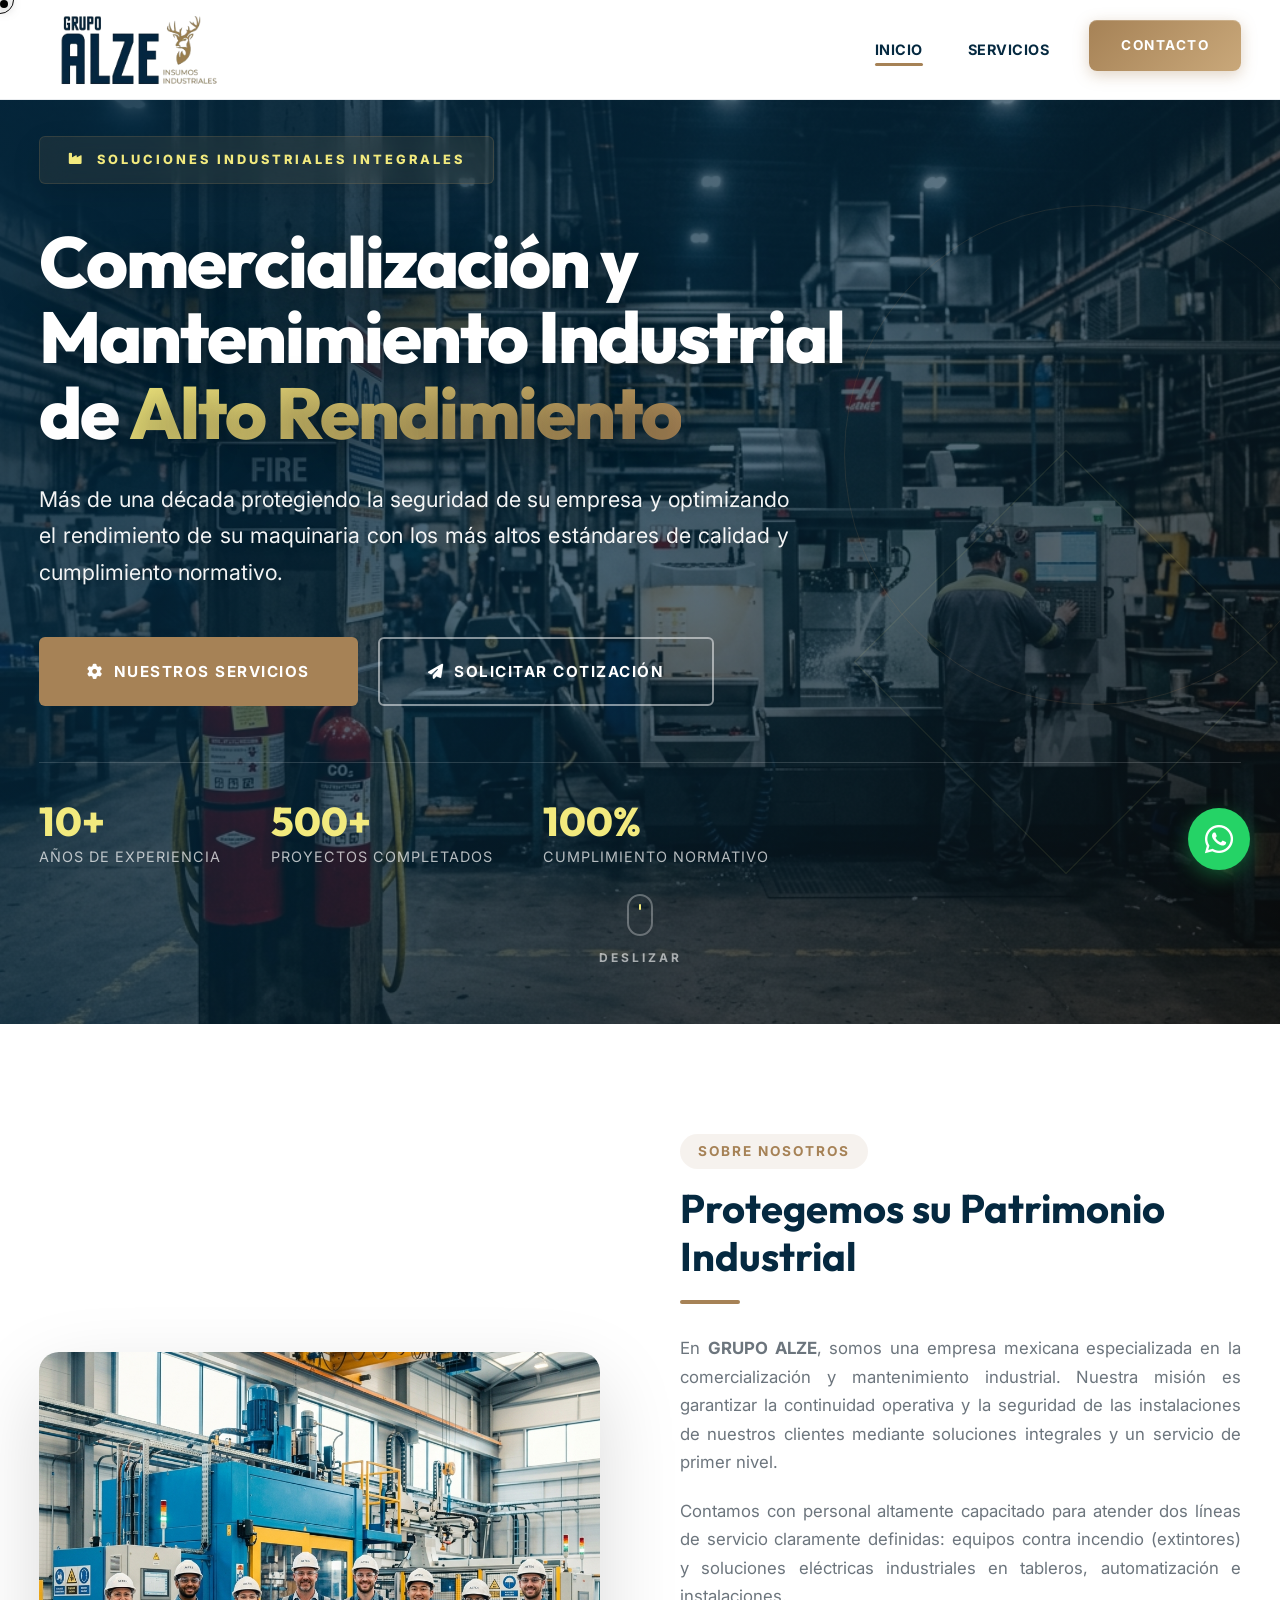
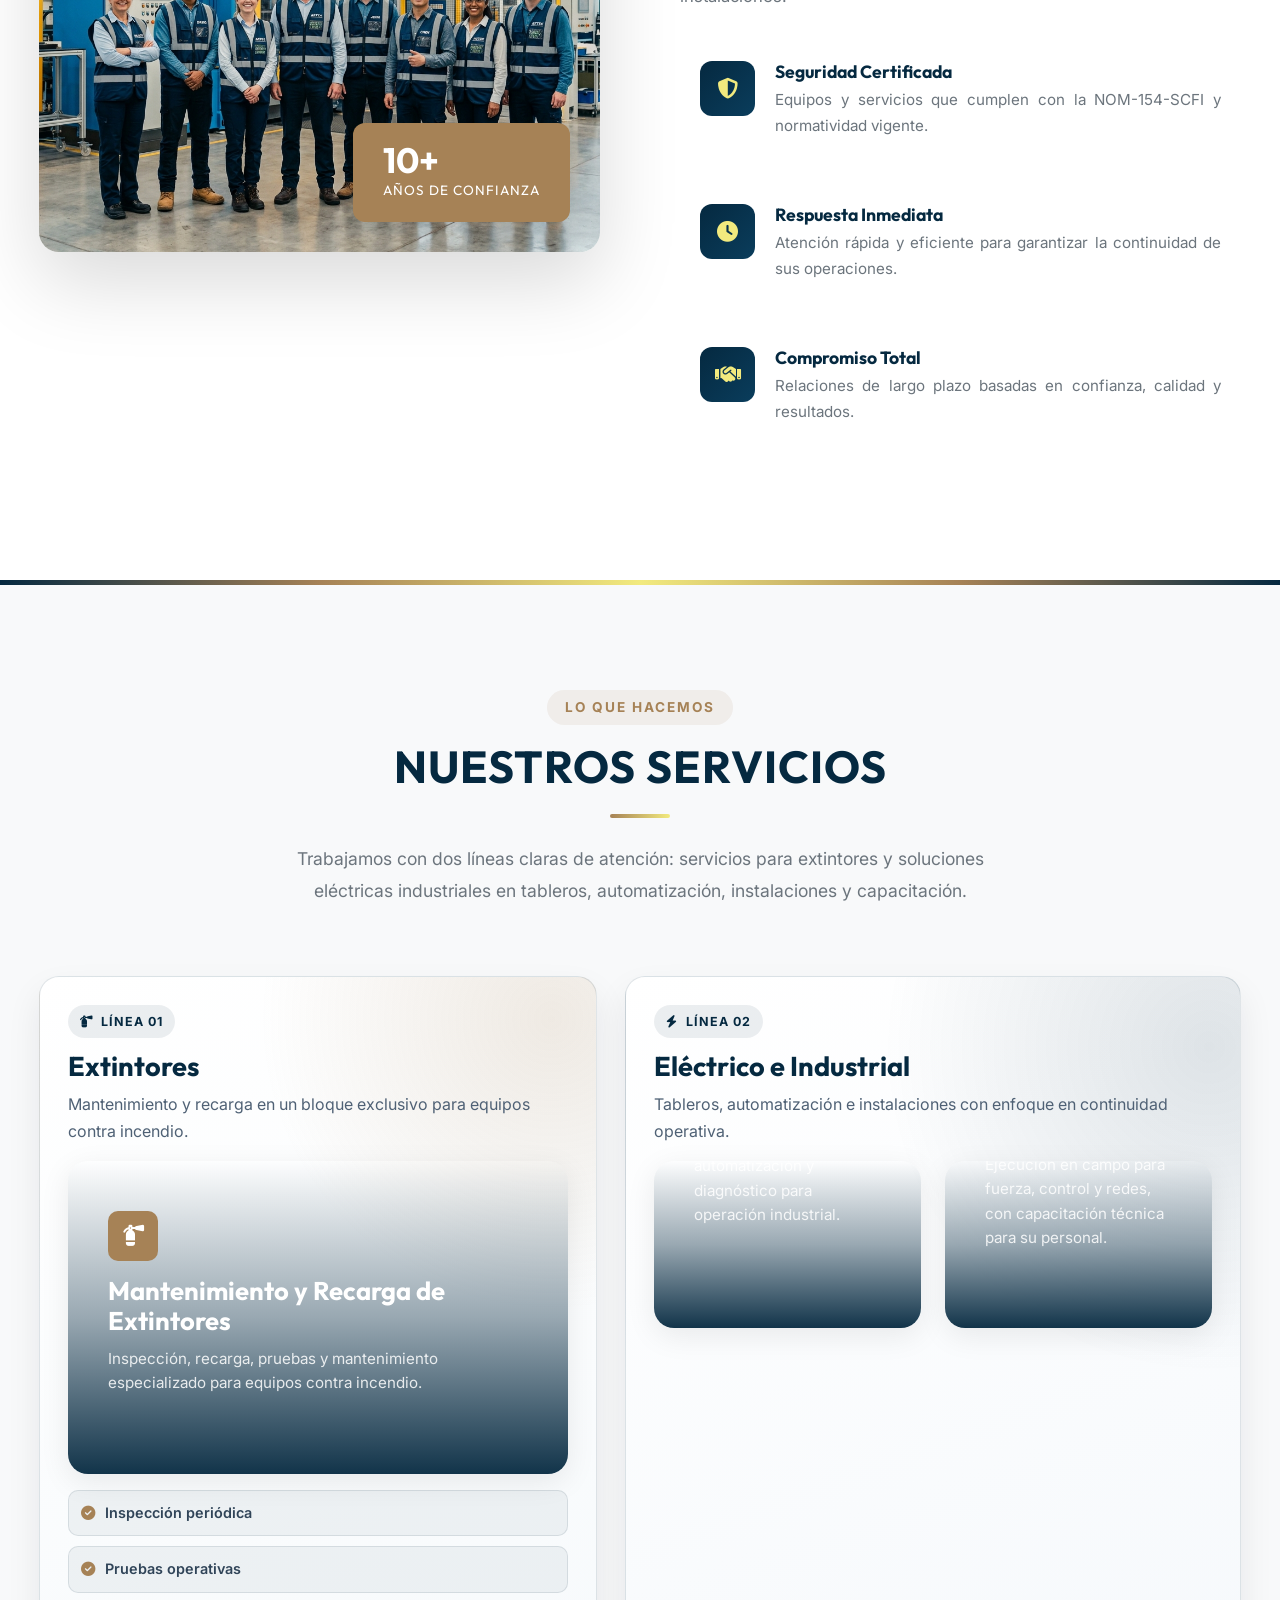
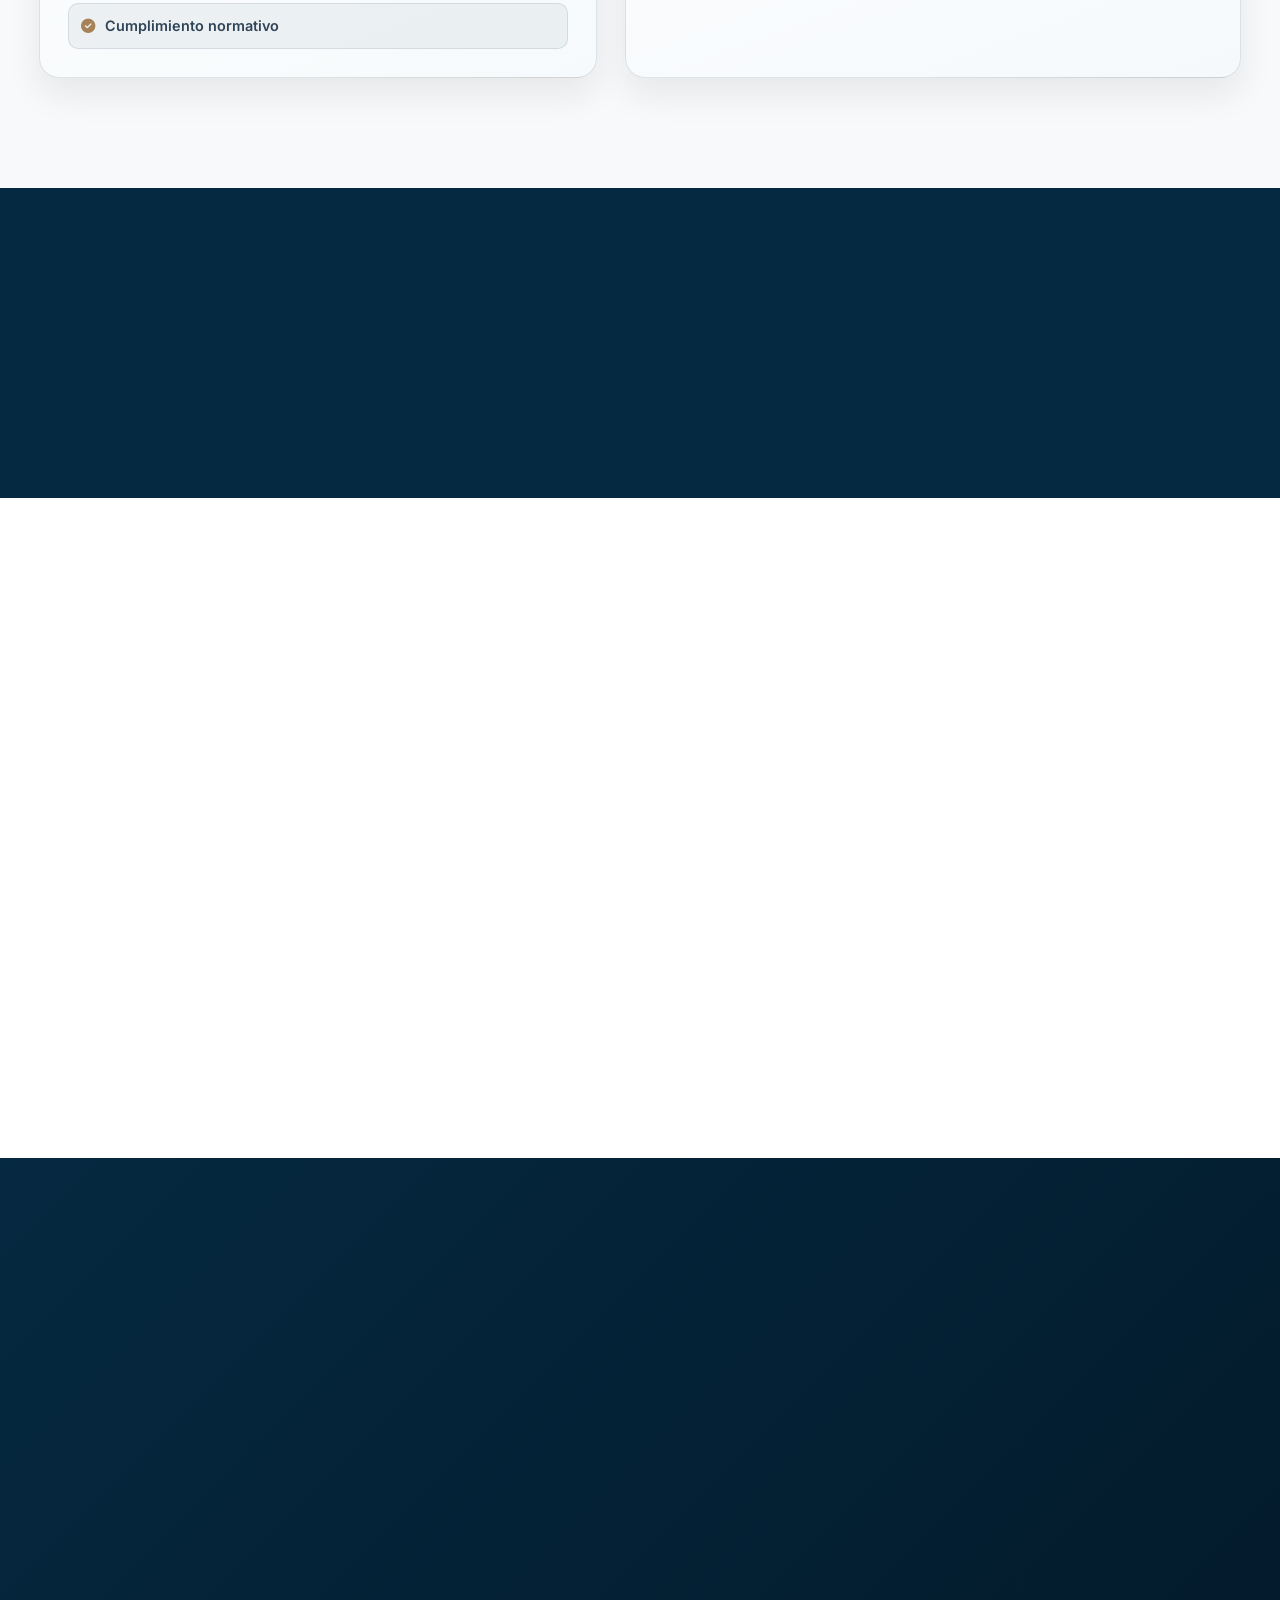
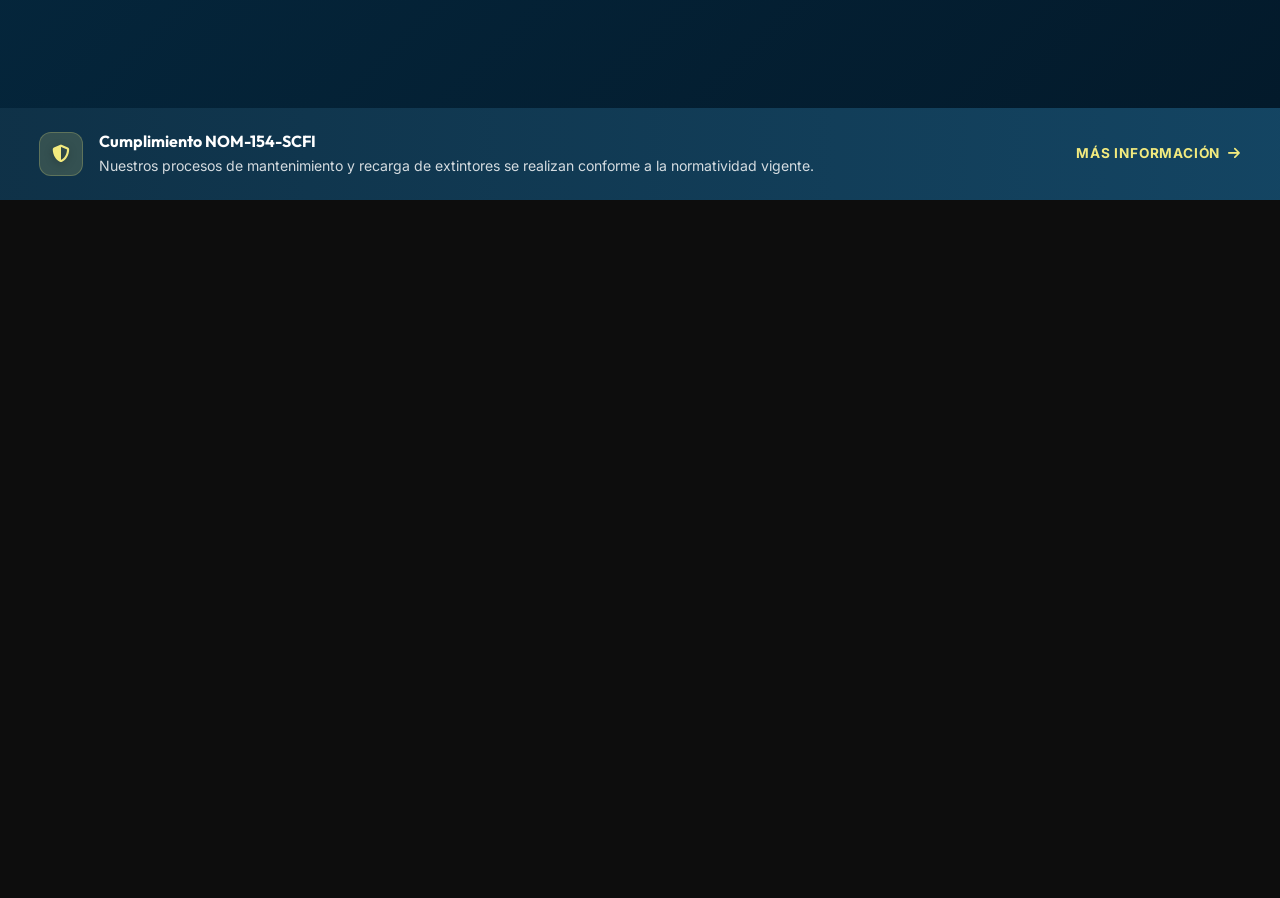
==== commit 777b5ebf: "Mejora diseño visual y separación de secciones en Inicio y Servicios" ====
--- a/index.html
+++ b/index.html
@@ -167,41 +167,63 @@
                     soluciones eléctricas industriales en tableros, automatización, instalaciones y capacitación.</p>
             </div>
 
-            <div class="service-grid-main stagger">
-                <div class="service-card-new reveal">
-                    <img src="imagenes/servicios/mantenimiento.png" alt="Mantenimiento y Recarga de Extintores" loading="lazy" decoding="async"
-                        class="service-card-img">
-                    <div class="service-card-overlay">
-                        <div class="service-icon-badge"><i class="fas fa-fire-extinguisher"></i></div>
-                        <h3>Mantenimiento y Recarga de Extintores</h3>
-                        <p>Inspección, recarga, pruebas y mantenimiento especializado para equipos contra incendio.</p>
-                        <a href="/contacto?servicio=extintores" class="card-link">Solicitar servicio <i
+            <div class="services-line-layout stagger">
+                <article class="service-line-block service-line-extintores reveal">
+                    <div class="service-line-head">
+                        <span class="service-line-label"><i class="fas fa-fire-extinguisher"></i> Línea 01</span>
+                        <h3>Extintores</h3>
+                        <p>Mantenimiento y recarga en un bloque exclusivo para equipos contra incendio.</p>
+                    </div>
+                    <div class="service-card-new service-card-featured">
+                        <img src="imagenes/servicios/mantenimiento.png" alt="Mantenimiento y Recarga de Extintores" loading="lazy" decoding="async"
+                            class="service-card-img">
+                        <div class="service-card-overlay">
+                            <div class="service-icon-badge"><i class="fas fa-fire-extinguisher"></i></div>
+                            <h3>Mantenimiento y Recarga de Extintores</h3>
+                            <p>Inspección, recarga, pruebas y mantenimiento especializado para equipos contra incendio.</p>
+                            <a href="/contacto?servicio=extintores" class="card-link">Solicitar servicio <i
                                 class="fas fa-arrow-right"></i></a>
-                    </div>
-                </div>
-                <div class="service-card-new reveal">
-                    <img src="imagenes/servicios/embobinados.png" alt="Servicios Eléctricos y Tableros" loading="lazy" decoding="async"
-                        class="service-card-img">
-                    <div class="service-card-overlay">
-                        <div class="service-icon-badge"><i class="fas fa-bolt"></i></div>
-                        <h3>Servicios Eléctricos y Tableros</h3>
-                        <p>Soluciones en tableros, instalaciones, automatización y diagnóstico para operación
-                            industrial.</p>
-                        <a href="/servicios#servicio-electricos" class="card-link">Ver línea industrial <i
-                                class="fas fa-arrow-right"></i></a>
-                    </div>
-                </div>
-                <div class="service-card-new reveal">
-                    <img src="imagenes/servicios/maquinados.png" alt="Instalaciones y Capacitación Industrial" loading="lazy" decoding="async"
-                        class="service-card-img">
-                    <div class="service-card-overlay">
-                        <div class="service-icon-badge"><i class="fas fa-screwdriver-wrench"></i></div>
-                        <h3>Instalaciones y Capacitación</h3>
-                        <p>Ejecución en campo para fuerza, control y redes, con capacitación técnica para su personal.</p>
-                        <a href="/contacto?servicio=instalaciones" class="card-link">Cotizar proyecto <i
-                                class="fas fa-arrow-right"></i></a>
-                    </div>
-                </div>
+                        </div>
+                    </div>
+                    <ul class="service-line-points">
+                        <li><i class="fas fa-check-circle"></i> Inspección periódica</li>
+                        <li><i class="fas fa-check-circle"></i> Pruebas operativas</li>
+                        <li><i class="fas fa-check-circle"></i> Cumplimiento normativo</li>
+                    </ul>
+                </article>
+
+                <article class="service-line-block service-line-industrial reveal">
+                    <div class="service-line-head">
+                        <span class="service-line-label"><i class="fas fa-bolt"></i> Línea 02</span>
+                        <h3>Eléctrico e Industrial</h3>
+                        <p>Tableros, automatización e instalaciones con enfoque en continuidad operativa.</p>
+                    </div>
+                    <div class="service-grid-main">
+                        <div class="service-card-new">
+                            <img src="imagenes/servicios/embobinados.png" alt="Servicios Eléctricos y Tableros" loading="lazy" decoding="async"
+                                class="service-card-img">
+                            <div class="service-card-overlay">
+                                <div class="service-icon-badge"><i class="fas fa-bolt"></i></div>
+                                <h3>Servicios Eléctricos y Tableros</h3>
+                                <p>Soluciones en tableros, instalaciones, automatización y diagnóstico para operación
+                                    industrial.</p>
+                                <a href="/servicios#servicio-electricos" class="card-link">Ver línea industrial <i
+                                        class="fas fa-arrow-right"></i></a>
+                            </div>
+                        </div>
+                        <div class="service-card-new">
+                            <img src="imagenes/servicios/maquinados.png" alt="Instalaciones y Capacitación Industrial" loading="lazy" decoding="async"
+                                class="service-card-img">
+                            <div class="service-card-overlay">
+                                <div class="service-icon-badge"><i class="fas fa-screwdriver-wrench"></i></div>
+                                <h3>Instalaciones y Capacitación</h3>
+                                <p>Ejecución en campo para fuerza, control y redes, con capacitación técnica para su personal.</p>
+                                <a href="/contacto?servicio=instalaciones" class="card-link">Cotizar proyecto <i
+                                        class="fas fa-arrow-right"></i></a>
+                            </div>
+                        </div>
+                    </div>
+                </article>
             </div>
         </div>
     </section>
--- a/css/style.css
+++ b/css/style.css
@@ -841,7 +841,91 @@
 .service-grid-main {
     display: grid;
     grid-template-columns: repeat(2, 1fr);
-    gap: 30px;
+    gap: 24px;
+}
+
+.services-line-layout {
+    display: grid;
+    grid-template-columns: 0.95fr 1.05fr;
+    gap: 28px;
+}
+
+.service-line-block {
+    background: linear-gradient(160deg, #ffffff, #f8fafc);
+    border: 1px solid rgba(5,41,64,0.12);
+    border-radius: 20px;
+    padding: 28px;
+    box-shadow: 0 16px 34px rgba(3,26,43,0.08);
+}
+
+.service-line-extintores {
+    background:
+        radial-gradient(circle at 92% 6%, rgba(166,130,86,0.16), transparent 35%),
+        linear-gradient(160deg, #ffffff, #f7fafc);
+}
+
+.service-line-industrial {
+    background:
+        radial-gradient(circle at 95% 10%, rgba(5,41,64,0.12), transparent 38%),
+        linear-gradient(160deg, #ffffff, #f6f9fc);
+}
+
+.service-line-head {
+    margin-bottom: 16px;
+}
+
+.service-line-label {
+    display: inline-flex;
+    align-items: center;
+    gap: 8px;
+    padding: 6px 12px;
+    border-radius: 999px;
+    background: rgba(5,41,64,0.08);
+    color: var(--primary);
+    font-size: 0.78rem;
+    font-weight: 700;
+    text-transform: uppercase;
+    letter-spacing: 1px;
+}
+
+.service-line-head h3 {
+    margin: 12px 0 8px;
+    font-size: 1.7rem;
+    color: var(--primary);
+}
+
+.service-line-head p {
+    color: #4f6175;
+    margin: 0;
+    line-height: 1.7;
+}
+
+.service-card-featured {
+    aspect-ratio: 16/11;
+}
+
+.service-line-points {
+    margin-top: 16px;
+    display: grid;
+    grid-template-columns: 1fr;
+    gap: 10px;
+}
+
+.service-line-points li {
+    display: flex;
+    align-items: center;
+    gap: 10px;
+    background: rgba(5,41,64,0.05);
+    border: 1px solid rgba(5,41,64,0.1);
+    color: #304458;
+    padding: 10px 12px;
+    border-radius: 10px;
+    font-size: 0.9rem;
+    font-weight: 600;
+}
+
+.service-line-points li i {
+    color: var(--accent);
 }
 
 .service-card-new {
@@ -1186,6 +1270,74 @@
         var(--white);
 }
 
+.services-category-overview {
+    margin-bottom: 46px;
+    display: grid;
+    grid-template-columns: repeat(2, minmax(0, 1fr));
+    gap: 24px;
+}
+
+.category-overview-card {
+    border-radius: 18px;
+    border: 1px solid rgba(5,41,64,0.12);
+    padding: 24px 22px;
+    background: linear-gradient(160deg, #ffffff, #f8fbfd);
+    box-shadow: 0 14px 30px rgba(3,26,43,0.08);
+}
+
+.category-overview-extintores {
+    background:
+        radial-gradient(circle at 92% 8%, rgba(166,130,86,0.18), transparent 38%),
+        linear-gradient(160deg, #ffffff, #f9fbfd);
+}
+
+.category-overview-industrial {
+    background:
+        radial-gradient(circle at 92% 8%, rgba(5,41,64,0.14), transparent 40%),
+        linear-gradient(160deg, #ffffff, #f6f9fc);
+}
+
+.category-overview-label {
+    display: inline-flex;
+    align-items: center;
+    gap: 8px;
+    padding: 6px 11px;
+    border-radius: 999px;
+    font-size: 0.76rem;
+    font-weight: 700;
+    text-transform: uppercase;
+    letter-spacing: 1px;
+    color: var(--primary-dark);
+    background: rgba(5,41,64,0.09);
+}
+
+.category-overview-card h3 {
+    margin: 12px 0 8px;
+    font-size: 1.35rem;
+    color: var(--primary);
+}
+
+.category-overview-card p {
+    margin: 0 0 12px;
+    color: #4f6175;
+    line-height: 1.7;
+}
+
+.category-overview-card a {
+    display: inline-flex;
+    align-items: center;
+    gap: 8px;
+    font-weight: 700;
+    color: var(--accent);
+    font-size: 0.88rem;
+    text-transform: uppercase;
+    letter-spacing: 0.8px;
+}
+
+.category-overview-card a:hover {
+    color: var(--primary);
+}
+
 .service-detail-card {
     display: grid;
     grid-template-columns: 1fr 1fr;
@@ -1217,16 +1369,24 @@
     transform: translateY(-8px);
 }
 
-.service-detail-card:nth-child(2)::before {
+.service-detail-card.line-extintores {
+    background:
+        radial-gradient(circle at 92% 10%, rgba(166,130,86,0.16), transparent 38%),
+        linear-gradient(145deg, #ffffff, #f8fbfd);
+}
+
+.service-detail-card.line-extintores::before {
+    background: linear-gradient(180deg, #a68256, #d0b08a);
+}
+
+.service-detail-card.line-industrial {
+    background:
+        radial-gradient(circle at 92% 10%, rgba(5,41,64,0.14), transparent 40%),
+        linear-gradient(145deg, #ffffff, #f6f9fc);
+}
+
+.service-detail-card.line-industrial::before {
     background: linear-gradient(180deg, #0d5e8c, #2f8fc3);
-}
-
-.service-detail-card:nth-child(3)::before {
-    background: linear-gradient(180deg, #0b4d7a, #0f79a8);
-}
-
-.service-detail-card:nth-child(4)::before {
-    background: linear-gradient(180deg, #7b5a35, #c39964);
 }
 
 .service-detail-card.reverse {
@@ -1477,6 +1637,17 @@
     background: var(--white);
     box-shadow: 0 10px 24px rgba(3,26,43,0.06);
     overflow: hidden;
+    transition: border-color 0.28s ease, box-shadow 0.28s ease;
+}
+
+.faq-item:hover {
+    border-color: rgba(166,130,86,0.38);
+    box-shadow: 0 14px 26px rgba(3,26,43,0.1);
+}
+
+.faq-item[open] {
+    border-color: rgba(166,130,86,0.45);
+    box-shadow: 0 16px 32px rgba(3,26,43,0.12);
 }
 
 .faq-item summary {
@@ -1487,6 +1658,21 @@
     color: var(--primary);
     position: relative;
     padding-right: 44px;
+    background: rgba(5,41,64,0.01);
+    transition: background-color 0.25s ease, color 0.25s ease;
+}
+
+.faq-item summary:hover {
+    background: rgba(5,41,64,0.04);
+}
+
+.faq-item summary:focus-visible {
+    outline: 2px solid rgba(166,130,86,0.6);
+    outline-offset: -2px;
+}
+
+.faq-item[open] summary {
+    color: var(--primary-dark);
 }
 
 .faq-item summary::-webkit-details-marker {
@@ -1501,17 +1687,39 @@
     transform: translateY(-50%);
     font-size: 1.2rem;
     color: var(--accent);
+    transition: transform 0.3s ease, color 0.3s ease;
 }
 
 .faq-item[open] summary::after {
     content: '−';
+    transform: translateY(-50%) rotate(180deg);
+    color: var(--primary);
 }
 
 .faq-item p {
     margin: 0;
-    padding: 0 18px 16px;
+    padding: 0 18px;
     color: var(--text-muted);
     line-height: 1.75;
+    max-height: 0;
+    opacity: 0;
+    overflow: hidden;
+    transition: max-height 0.35s ease, opacity 0.3s ease, padding 0.3s ease;
+}
+
+.faq-item[open] p {
+    max-height: 360px;
+    opacity: 1;
+    padding: 0 18px 16px;
+}
+
+@media (prefers-reduced-motion: reduce) {
+    .faq-item,
+    .faq-item summary,
+    .faq-item summary::after,
+    .faq-item p {
+        transition: none;
+    }
 }
 
 .faq-whatsapp {
@@ -2175,6 +2383,8 @@
     .contact-form-panel { padding: 40px; }
     .footer-top { grid-template-columns: 1fr 1fr; }
     .stats-grid { grid-template-columns: repeat(2, 1fr); }
+    .services-line-layout { grid-template-columns: 1fr; }
+    .services-category-overview { grid-template-columns: 1fr; }
     .stat-item:nth-child(2)::after { display: none; }
     .service-detail-card { grid-template-columns: 1fr; padding: 32px; gap: 30px; box-shadow: 0 12px 28px rgba(3,26,43,0.1); }
     .service-detail-card:hover { transform: none; box-shadow: 0 14px 30px rgba(3,26,43,0.12); }
@@ -2323,6 +2533,9 @@
     .section-header { margin-bottom: 40px; }
     
     .service-grid-main { grid-template-columns: 1fr; }
+    .services-line-layout { gap: 20px; }
+    .service-line-block { padding: 20px; }
+    .service-line-head h3 { font-size: 1.45rem; }
     .service-card-new { aspect-ratio: 16/12; }
     .service-detail-text h3 { font-size: 1.6rem; }
     .service-actions .btn { width: 100%; }
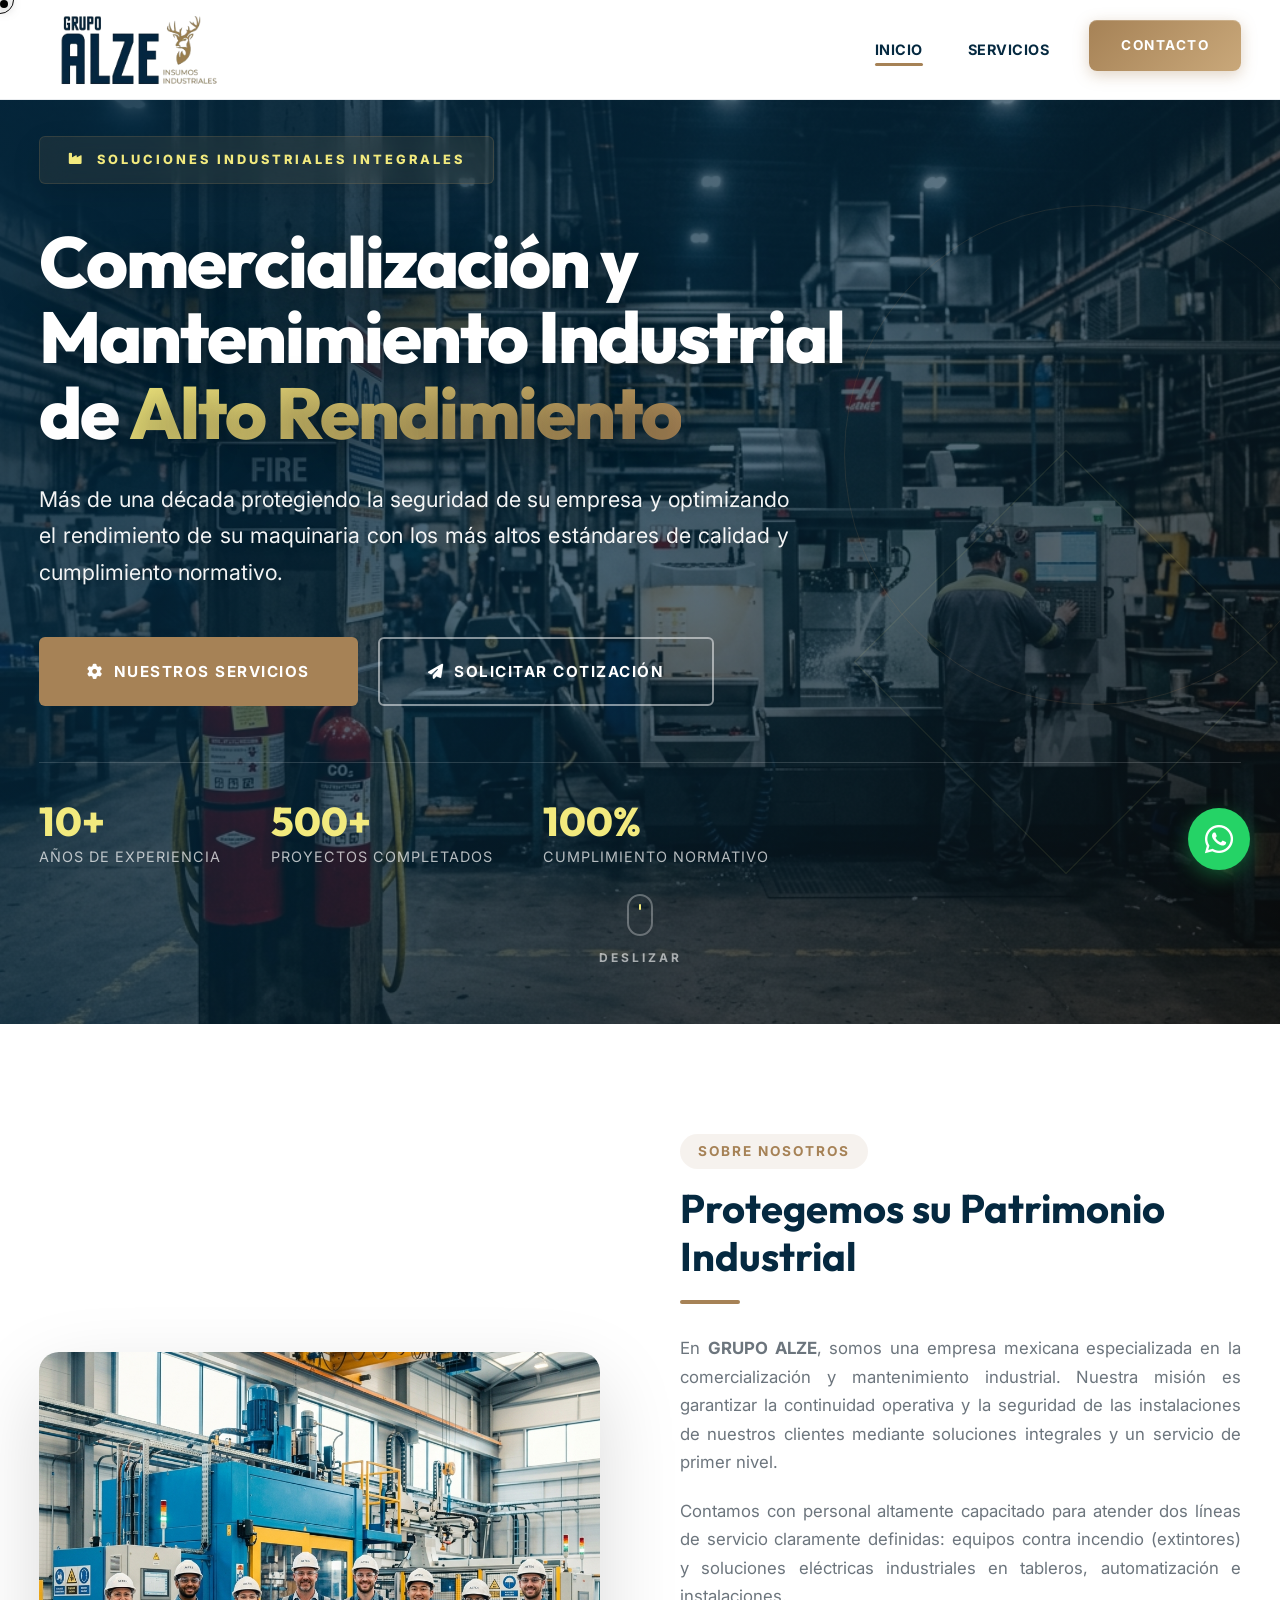
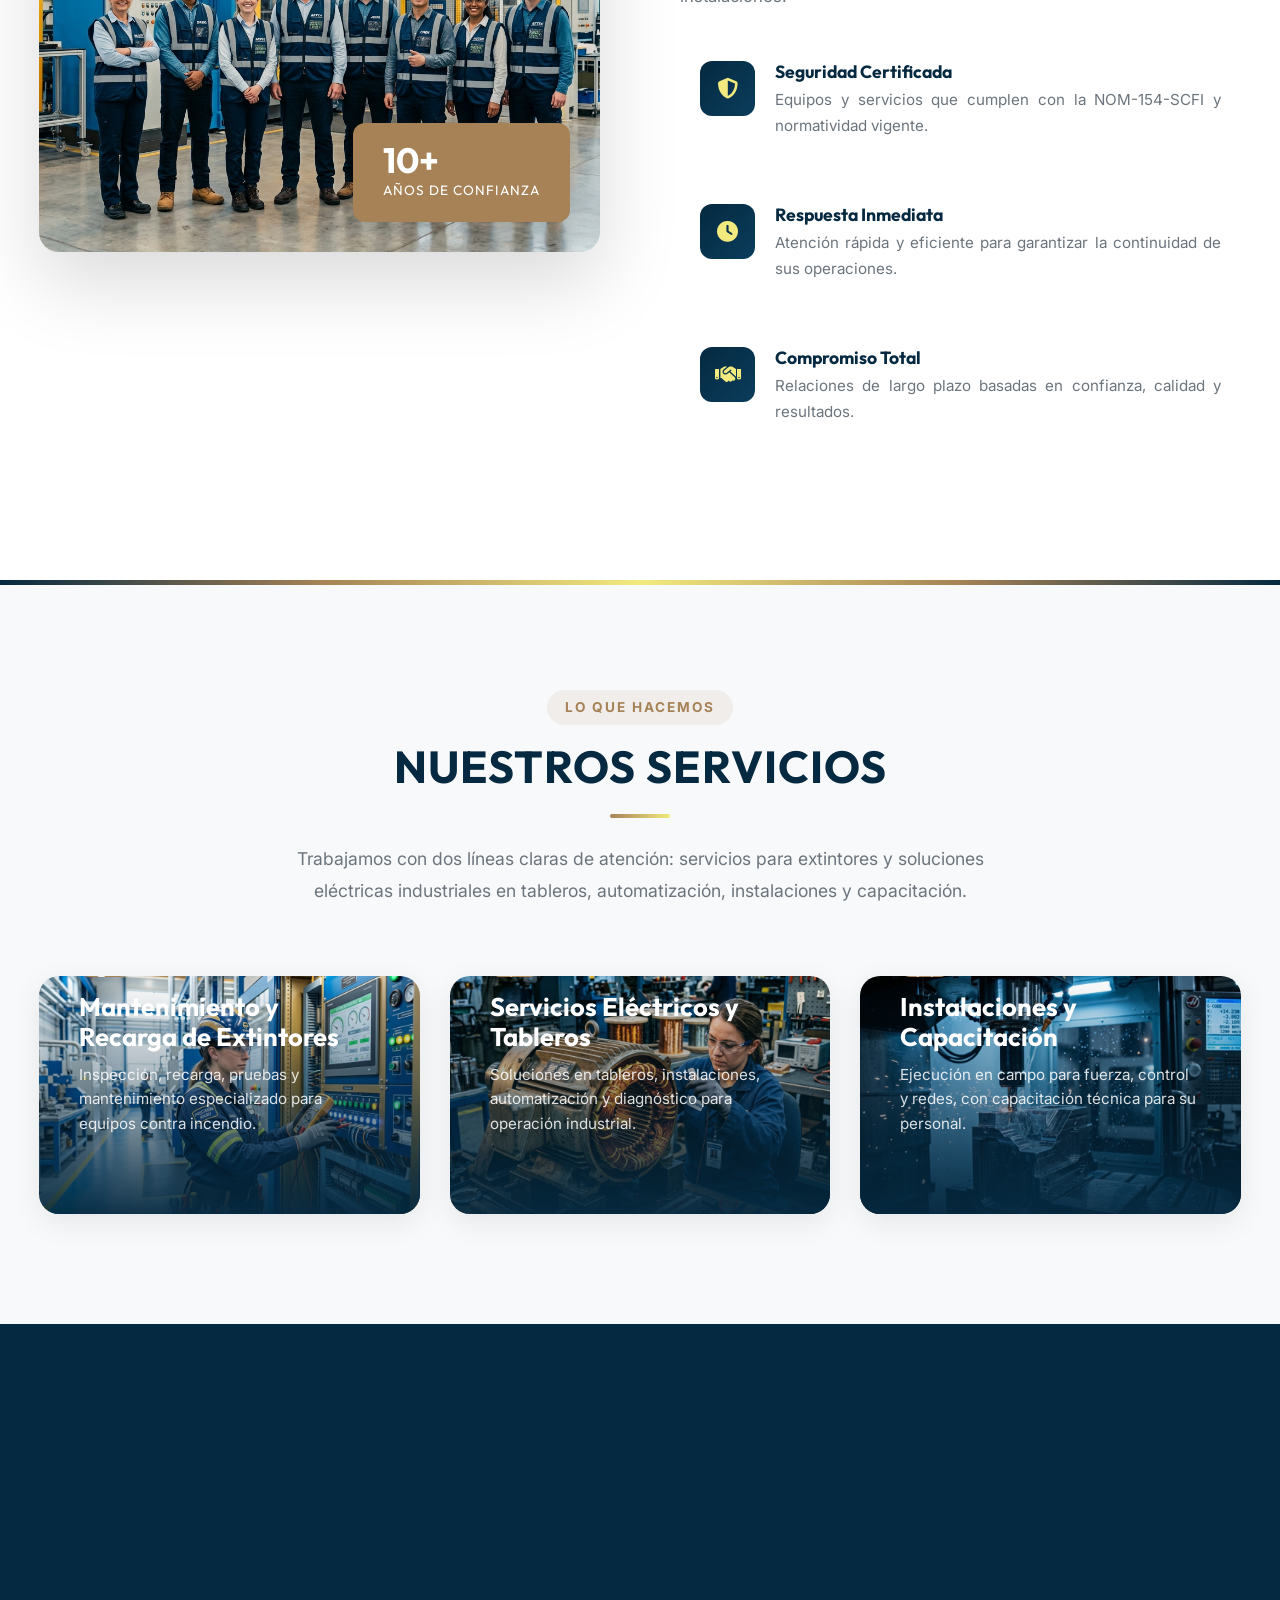
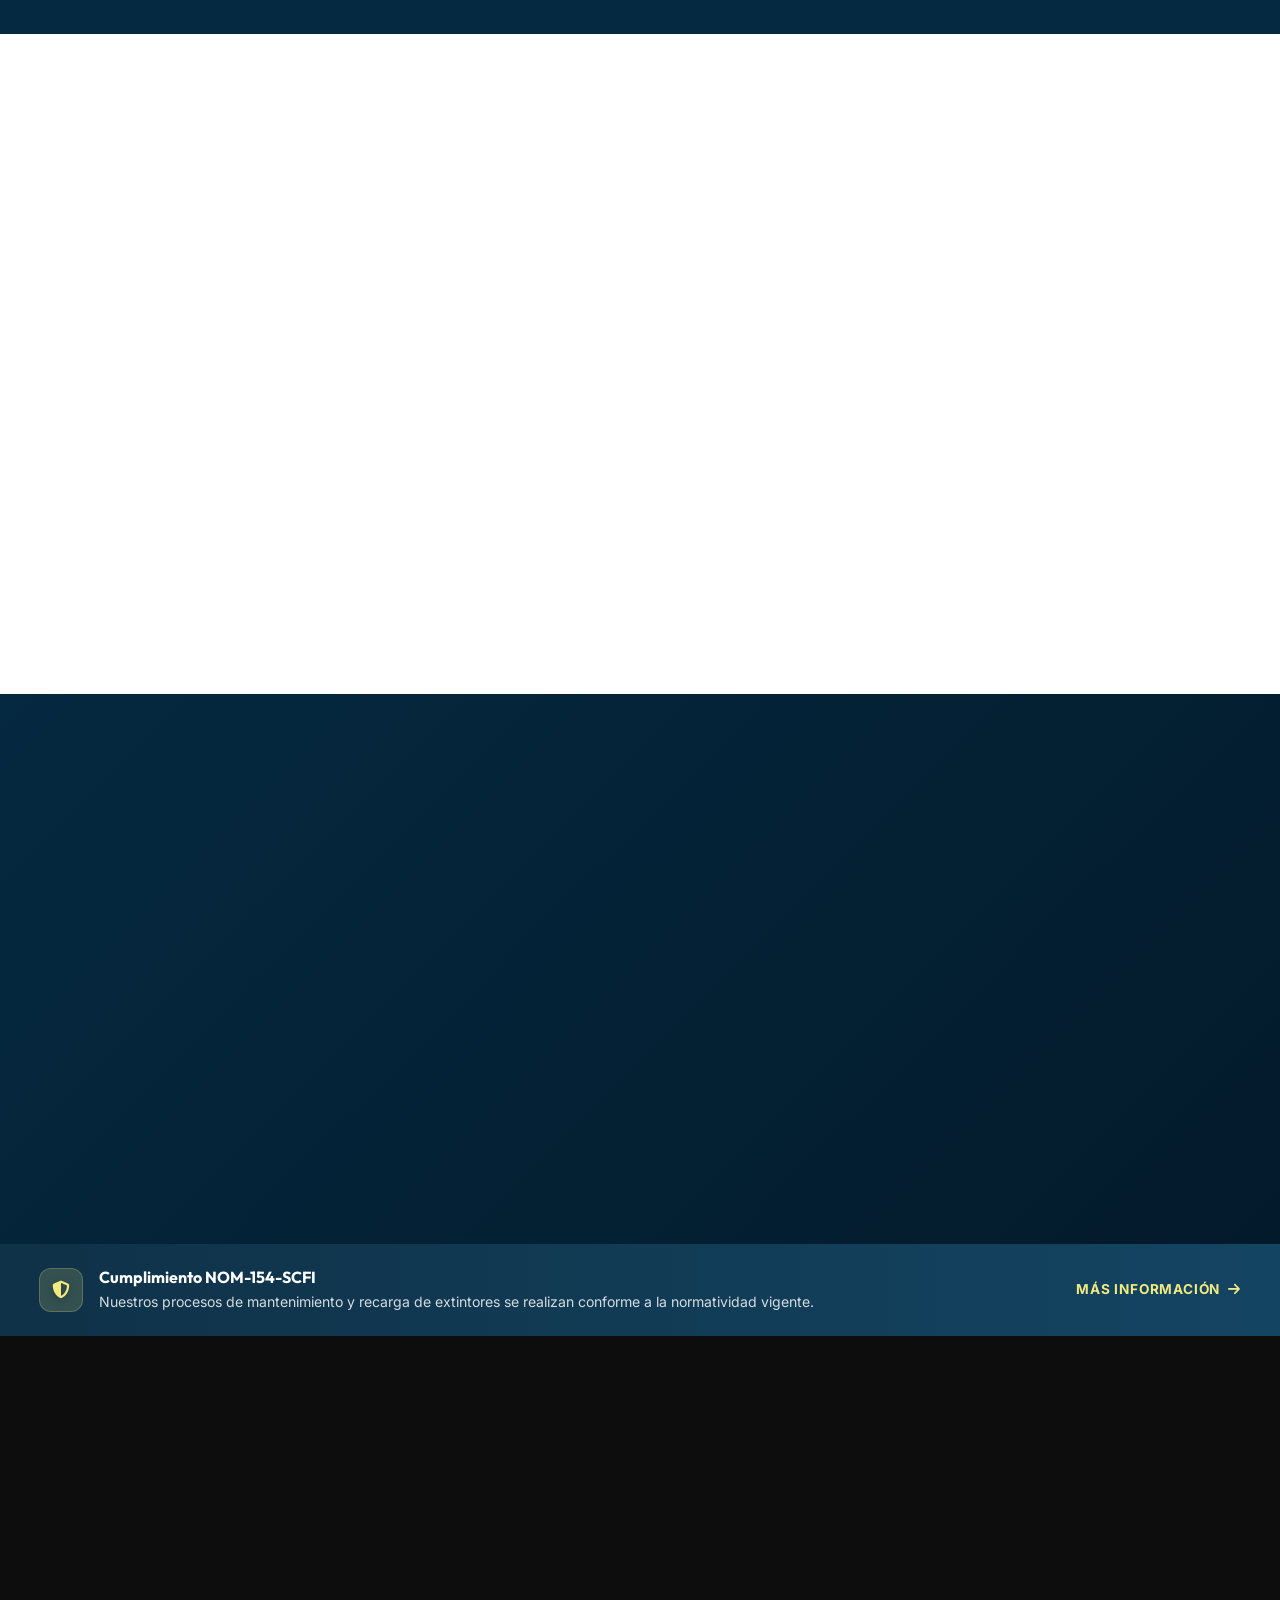
==== commit d5c4890d: "Ajusta servicios con diseño limpio y proporciones correctas" ====
--- a/index.html
+++ b/index.html
@@ -167,63 +167,41 @@
                     soluciones eléctricas industriales en tableros, automatización, instalaciones y capacitación.</p>
             </div>
 
-            <div class="services-line-layout stagger">
-                <article class="service-line-block service-line-extintores reveal">
-                    <div class="service-line-head">
-                        <span class="service-line-label"><i class="fas fa-fire-extinguisher"></i> Línea 01</span>
-                        <h3>Extintores</h3>
-                        <p>Mantenimiento y recarga en un bloque exclusivo para equipos contra incendio.</p>
-                    </div>
-                    <div class="service-card-new service-card-featured">
-                        <img src="imagenes/servicios/mantenimiento.png" alt="Mantenimiento y Recarga de Extintores" loading="lazy" decoding="async"
-                            class="service-card-img">
-                        <div class="service-card-overlay">
-                            <div class="service-icon-badge"><i class="fas fa-fire-extinguisher"></i></div>
-                            <h3>Mantenimiento y Recarga de Extintores</h3>
-                            <p>Inspección, recarga, pruebas y mantenimiento especializado para equipos contra incendio.</p>
-                            <a href="/contacto?servicio=extintores" class="card-link">Solicitar servicio <i
+            <div class="service-grid-main stagger">
+                <div class="service-card-new reveal">
+                    <img src="imagenes/servicios/mantenimiento.png" alt="Mantenimiento y Recarga de Extintores" loading="lazy" decoding="async"
+                        class="service-card-img">
+                    <div class="service-card-overlay">
+                        <div class="service-icon-badge"><i class="fas fa-fire-extinguisher"></i></div>
+                        <h3>Mantenimiento y Recarga de Extintores</h3>
+                        <p>Inspección, recarga, pruebas y mantenimiento especializado para equipos contra incendio.</p>
+                        <a href="/contacto?servicio=extintores" class="card-link">Solicitar servicio <i
                                 class="fas fa-arrow-right"></i></a>
-                        </div>
-                    </div>
-                    <ul class="service-line-points">
-                        <li><i class="fas fa-check-circle"></i> Inspección periódica</li>
-                        <li><i class="fas fa-check-circle"></i> Pruebas operativas</li>
-                        <li><i class="fas fa-check-circle"></i> Cumplimiento normativo</li>
-                    </ul>
-                </article>
-
-                <article class="service-line-block service-line-industrial reveal">
-                    <div class="service-line-head">
-                        <span class="service-line-label"><i class="fas fa-bolt"></i> Línea 02</span>
-                        <h3>Eléctrico e Industrial</h3>
-                        <p>Tableros, automatización e instalaciones con enfoque en continuidad operativa.</p>
-                    </div>
-                    <div class="service-grid-main">
-                        <div class="service-card-new">
-                            <img src="imagenes/servicios/embobinados.png" alt="Servicios Eléctricos y Tableros" loading="lazy" decoding="async"
-                                class="service-card-img">
-                            <div class="service-card-overlay">
-                                <div class="service-icon-badge"><i class="fas fa-bolt"></i></div>
-                                <h3>Servicios Eléctricos y Tableros</h3>
-                                <p>Soluciones en tableros, instalaciones, automatización y diagnóstico para operación
-                                    industrial.</p>
-                                <a href="/servicios#servicio-electricos" class="card-link">Ver línea industrial <i
-                                        class="fas fa-arrow-right"></i></a>
-                            </div>
-                        </div>
-                        <div class="service-card-new">
-                            <img src="imagenes/servicios/maquinados.png" alt="Instalaciones y Capacitación Industrial" loading="lazy" decoding="async"
-                                class="service-card-img">
-                            <div class="service-card-overlay">
-                                <div class="service-icon-badge"><i class="fas fa-screwdriver-wrench"></i></div>
-                                <h3>Instalaciones y Capacitación</h3>
-                                <p>Ejecución en campo para fuerza, control y redes, con capacitación técnica para su personal.</p>
-                                <a href="/contacto?servicio=instalaciones" class="card-link">Cotizar proyecto <i
-                                        class="fas fa-arrow-right"></i></a>
-                            </div>
-                        </div>
-                    </div>
-                </article>
+                    </div>
+                </div>
+                <div class="service-card-new reveal">
+                    <img src="imagenes/servicios/embobinados.png" alt="Servicios Eléctricos y Tableros" loading="lazy" decoding="async"
+                        class="service-card-img">
+                    <div class="service-card-overlay">
+                        <div class="service-icon-badge"><i class="fas fa-bolt"></i></div>
+                        <h3>Servicios Eléctricos y Tableros</h3>
+                        <p>Soluciones en tableros, instalaciones, automatización y diagnóstico para operación
+                            industrial.</p>
+                        <a href="/servicios#servicio-electricos" class="card-link">Ver línea industrial <i
+                                class="fas fa-arrow-right"></i></a>
+                    </div>
+                </div>
+                <div class="service-card-new reveal">
+                    <img src="imagenes/servicios/maquinados.png" alt="Instalaciones y Capacitación Industrial" loading="lazy" decoding="async"
+                        class="service-card-img">
+                    <div class="service-card-overlay">
+                        <div class="service-icon-badge"><i class="fas fa-screwdriver-wrench"></i></div>
+                        <h3>Instalaciones y Capacitación</h3>
+                        <p>Ejecución en campo para fuerza, control y redes, con capacitación técnica para su personal.</p>
+                        <a href="/contacto?servicio=instalaciones" class="card-link">Cotizar proyecto <i
+                                class="fas fa-arrow-right"></i></a>
+                    </div>
+                </div>
             </div>
         </div>
     </section>
--- a/css/style.css
+++ b/css/style.css
@@ -840,8 +840,8 @@
 
 .service-grid-main {
     display: grid;
-    grid-template-columns: repeat(2, 1fr);
-    gap: 24px;
+    grid-template-columns: repeat(3, 1fr);
+    gap: 30px;
 }
 
 .services-line-layout {
@@ -1352,6 +1352,22 @@
     box-shadow: 0 18px 42px rgba(3,26,43,0.08);
     position: relative;
     overflow: hidden;
+}
+
+.service-detail-card#servicio-extintores {
+    background: linear-gradient(145deg, #ffffff, #f9fbfd);
+}
+
+.service-detail-card#servicio-extintores::before {
+    background: linear-gradient(180deg, #a68256, #d0b08a);
+}
+
+.service-detail-card#servicio-electricos {
+    background: linear-gradient(145deg, #ffffff, #f6f9fc);
+}
+
+.service-detail-card#servicio-electricos::before {
+    background: linear-gradient(180deg, #0d5e8c, #2f8fc3);
 }
 
 .service-detail-card::before {
@@ -2378,6 +2394,7 @@
     .scroll-hint { display: none; }
     .why-grid { grid-template-columns: 1fr; gap: 40px; }
     .why-image img { height: 350px; }
+    .service-grid-main { grid-template-columns: repeat(2, 1fr); }
     .contact-container { grid-template-columns: 1fr; }
     .contact-info-panel { padding: 40px; }
     .contact-form-panel { padding: 40px; }
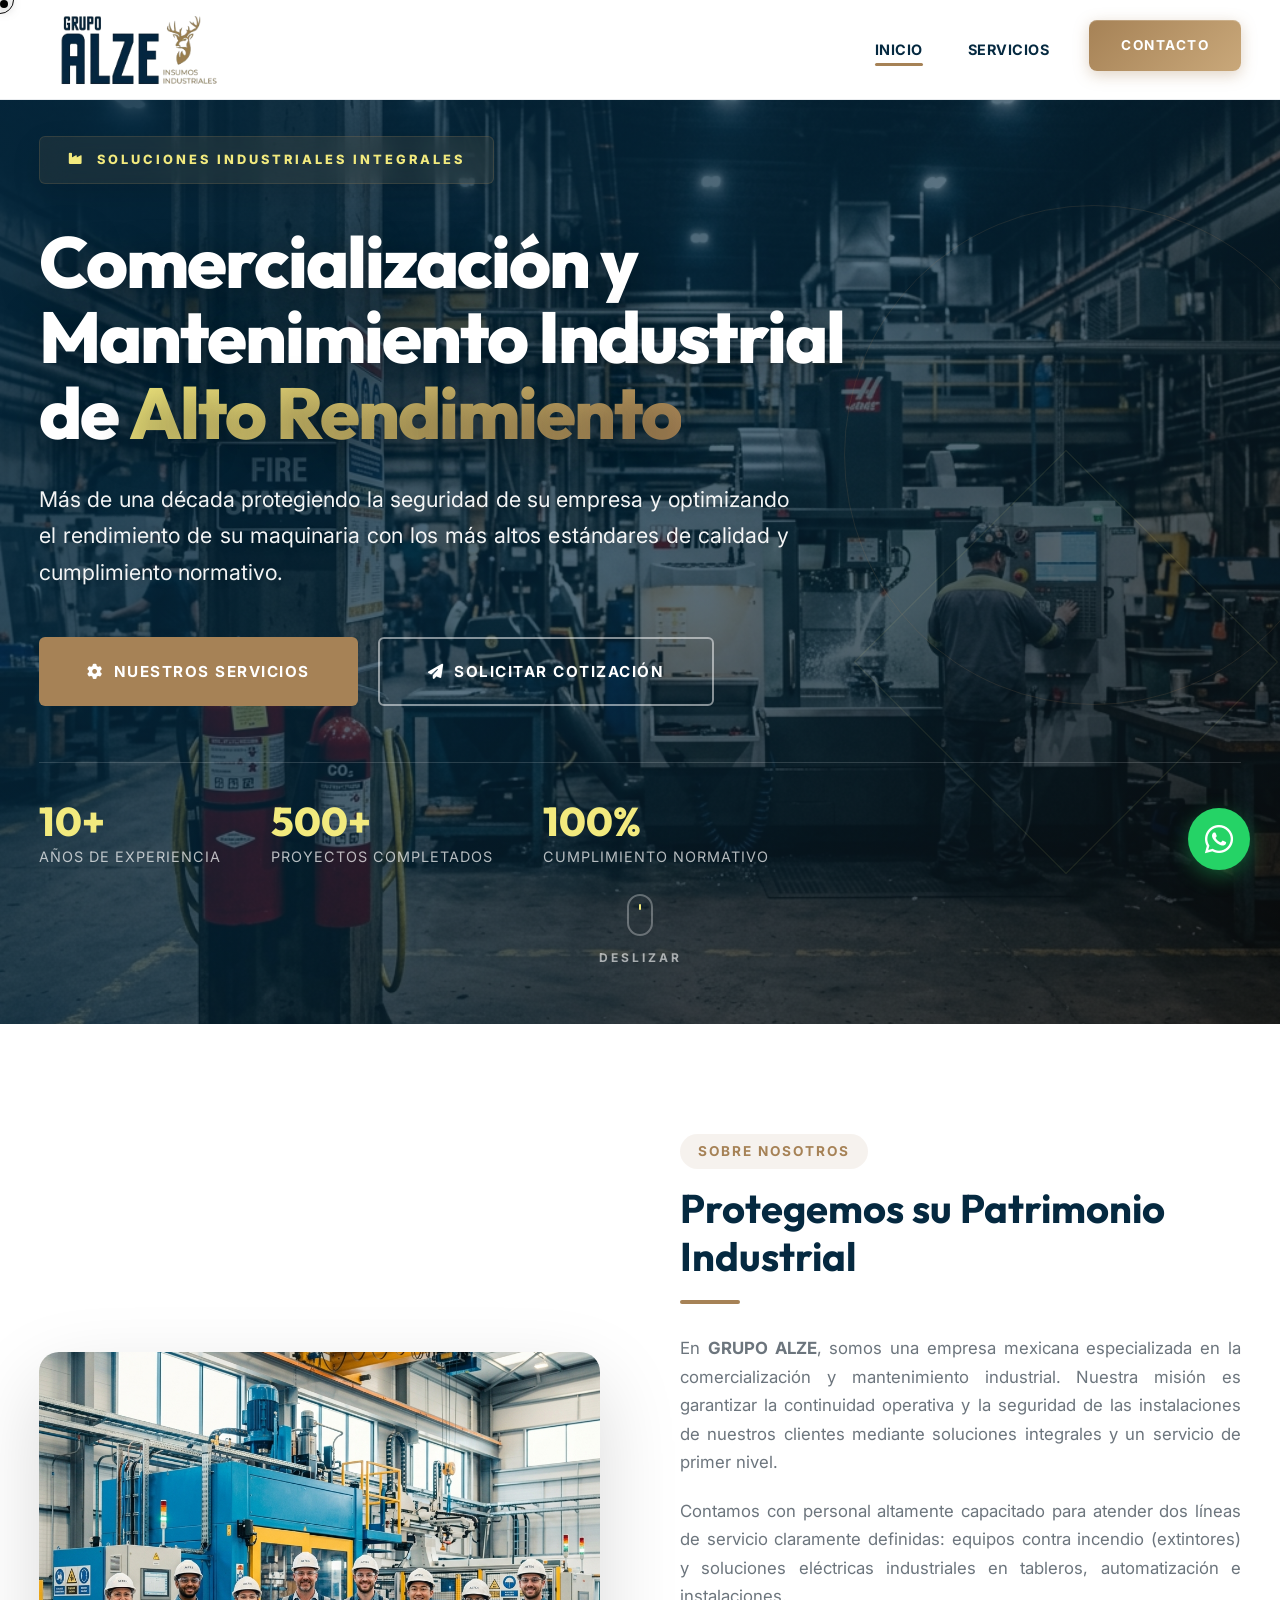
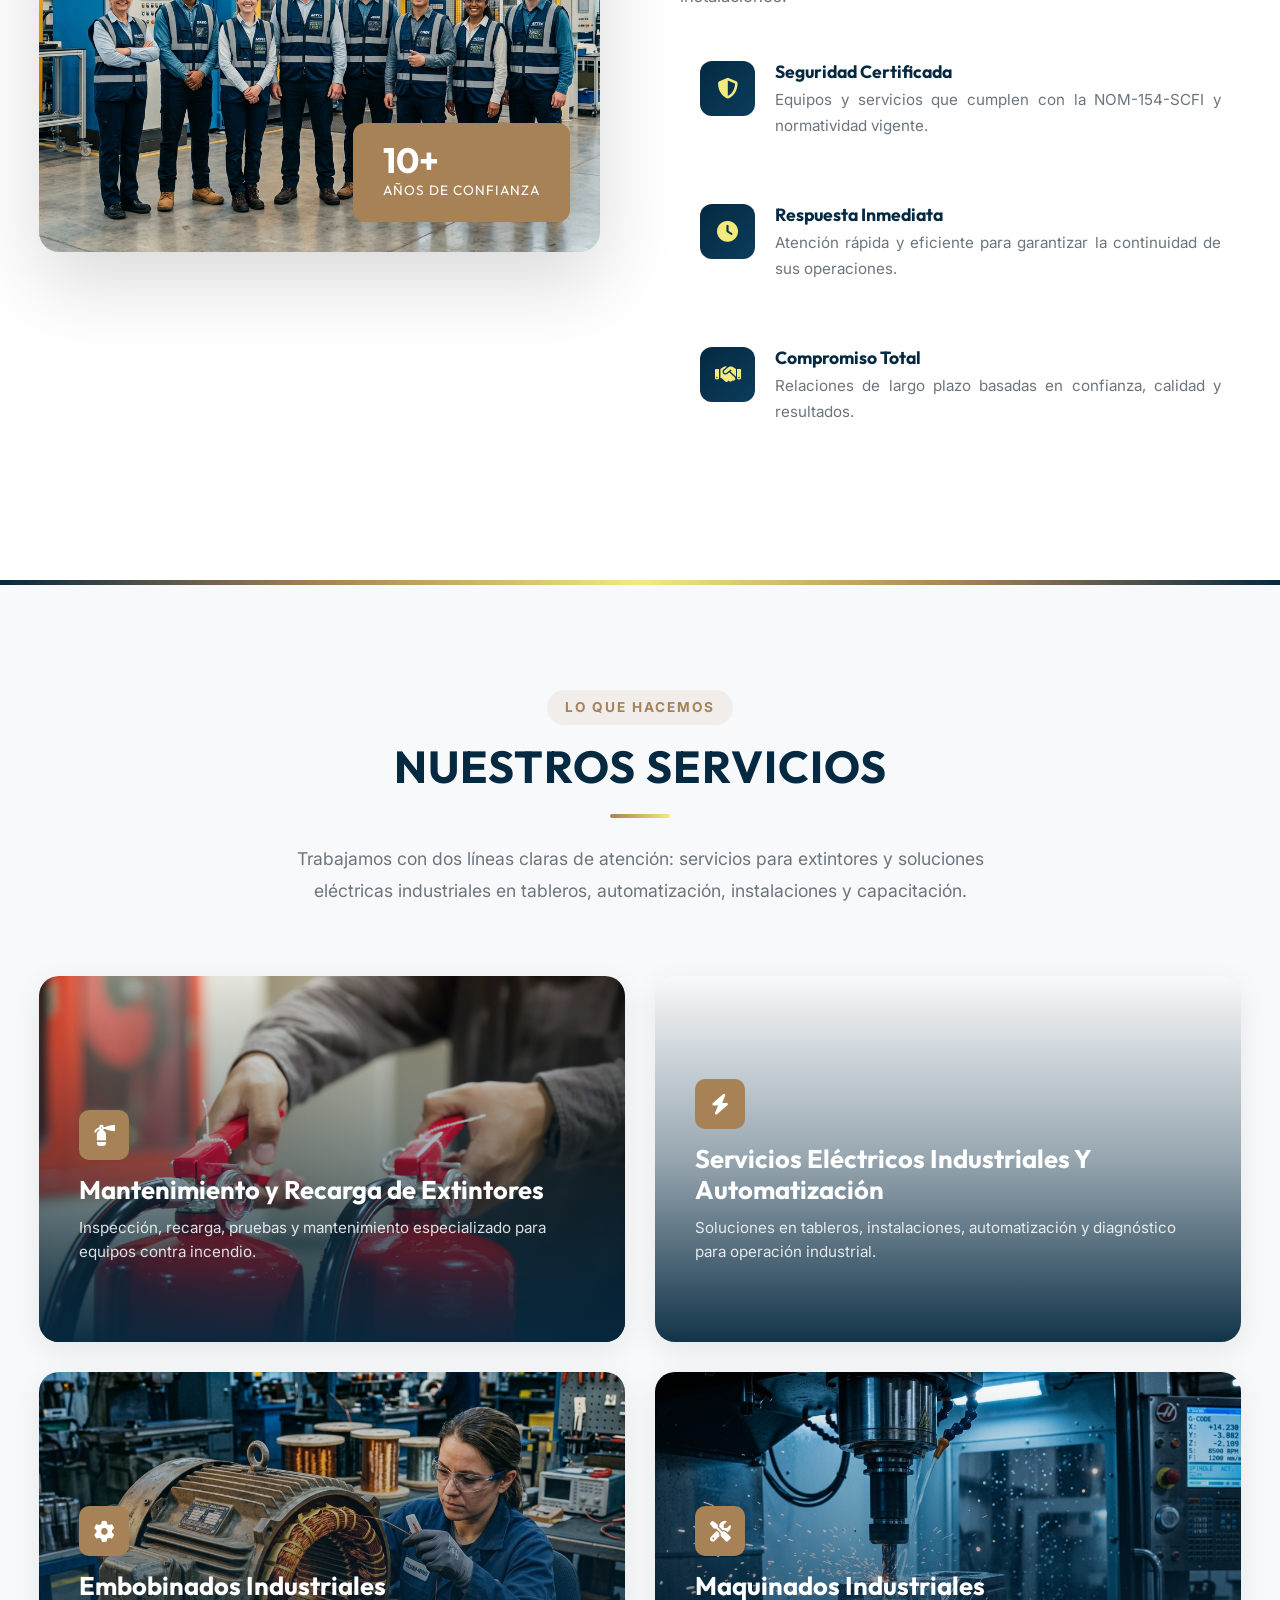
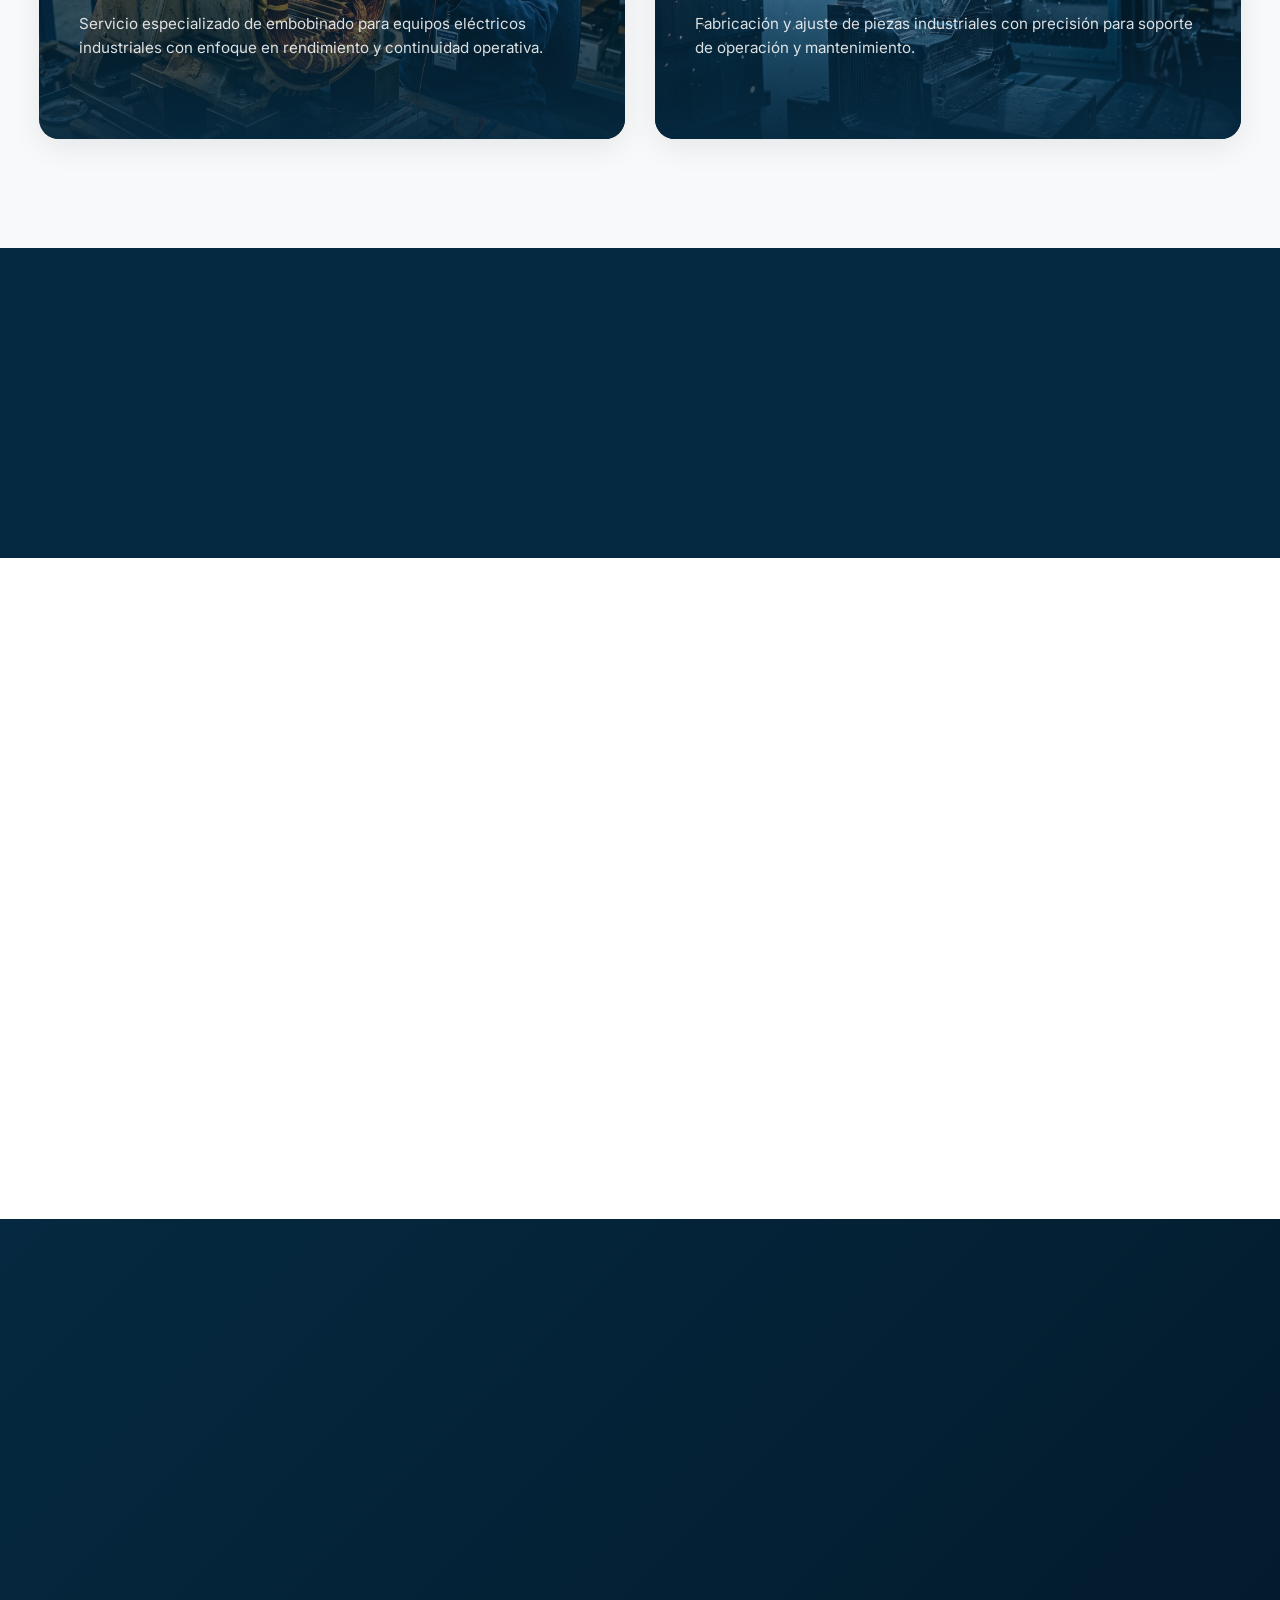
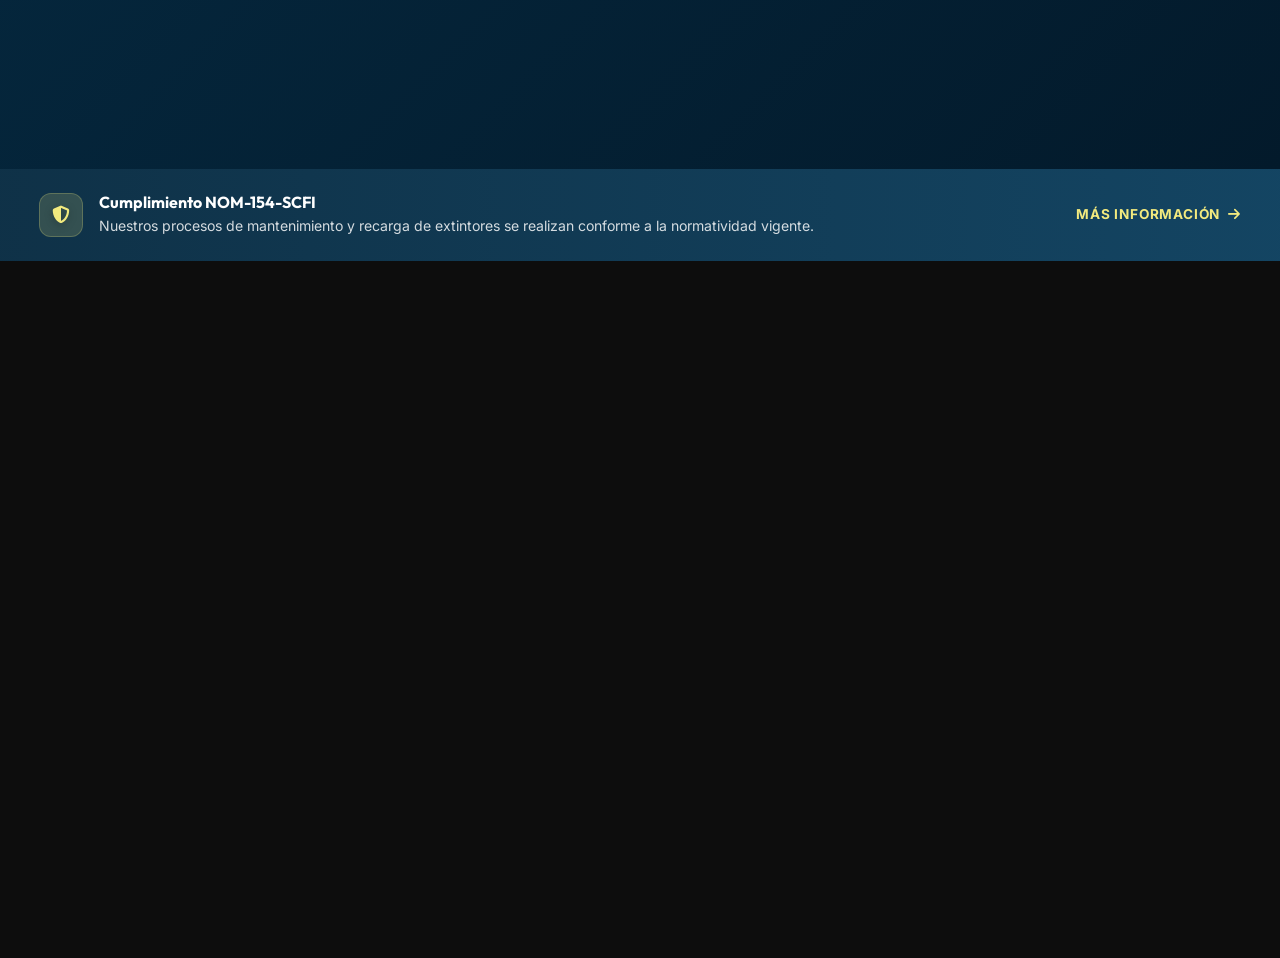
==== commit 7c8b9663: "Actualiza imagenes y titulos de servicios en Inicio y Servicios" ====
--- a/index.html
+++ b/index.html
@@ -169,7 +169,7 @@
 
             <div class="service-grid-main stagger">
                 <div class="service-card-new reveal">
-                    <img src="imagenes/servicios/mantenimiento.png" alt="Mantenimiento y Recarga de Extintores" loading="lazy" decoding="async"
+                    <img src="imagenes/servicios/1241.jpg" alt="Mantenimiento y Recarga de Extintores" loading="lazy" decoding="async"
                         class="service-card-img">
                     <div class="service-card-overlay">
                         <div class="service-icon-badge"><i class="fas fa-fire-extinguisher"></i></div>
@@ -180,11 +180,11 @@
                     </div>
                 </div>
                 <div class="service-card-new reveal">
-                    <img src="imagenes/servicios/embobinados.png" alt="Servicios Eléctricos y Tableros" loading="lazy" decoding="async"
+                    <img src="imagenes/servicios/51730.jpg" alt="Servicios Eléctricos Industriales" loading="lazy" decoding="async"
                         class="service-card-img">
                     <div class="service-card-overlay">
                         <div class="service-icon-badge"><i class="fas fa-bolt"></i></div>
-                        <h3>Servicios Eléctricos y Tableros</h3>
+                        <h3>Servicios Eléctricos Industriales Y Automatización</h3>
                         <p>Soluciones en tableros, instalaciones, automatización y diagnóstico para operación
                             industrial.</p>
                         <a href="/servicios#servicio-electricos" class="card-link">Ver línea industrial <i
@@ -192,13 +192,24 @@
                     </div>
                 </div>
                 <div class="service-card-new reveal">
-                    <img src="imagenes/servicios/maquinados.png" alt="Instalaciones y Capacitación Industrial" loading="lazy" decoding="async"
+                    <img src="imagenes/servicios/embobinados.png" alt="Embobinados Industriales" loading="lazy" decoding="async"
+                        class="service-card-img">
+                    <div class="service-card-overlay">
+                        <div class="service-icon-badge"><i class="fas fa-gear"></i></div>
+                        <h3>Embobinados Industriales</h3>
+                        <p>Servicio especializado de embobinado para equipos eléctricos industriales con enfoque en rendimiento y continuidad operativa.</p>
+                        <a href="/servicios#servicio-electricos" class="card-link">Ver más <i
+                                class="fas fa-arrow-right"></i></a>
+                    </div>
+                </div>
+                <div class="service-card-new reveal">
+                    <img src="imagenes/servicios/maquinados.png" alt="Maquinados Industriales" loading="lazy" decoding="async"
                         class="service-card-img">
                     <div class="service-card-overlay">
                         <div class="service-icon-badge"><i class="fas fa-screwdriver-wrench"></i></div>
-                        <h3>Instalaciones y Capacitación</h3>
-                        <p>Ejecución en campo para fuerza, control y redes, con capacitación técnica para su personal.</p>
-                        <a href="/contacto?servicio=instalaciones" class="card-link">Cotizar proyecto <i
+                        <h3>Maquinados Industriales</h3>
+                        <p>Fabricación y ajuste de piezas industriales con precisión para soporte de operación y mantenimiento.</p>
+                        <a href="/contacto?servicio=otro" class="card-link">Cotizar proyecto <i
                                 class="fas fa-arrow-right"></i></a>
                     </div>
                 </div>
--- a/css/style.css
+++ b/css/style.css
@@ -840,7 +840,7 @@
 
 .service-grid-main {
     display: grid;
-    grid-template-columns: repeat(3, 1fr);
+    grid-template-columns: repeat(2, 1fr);
     gap: 30px;
 }
 
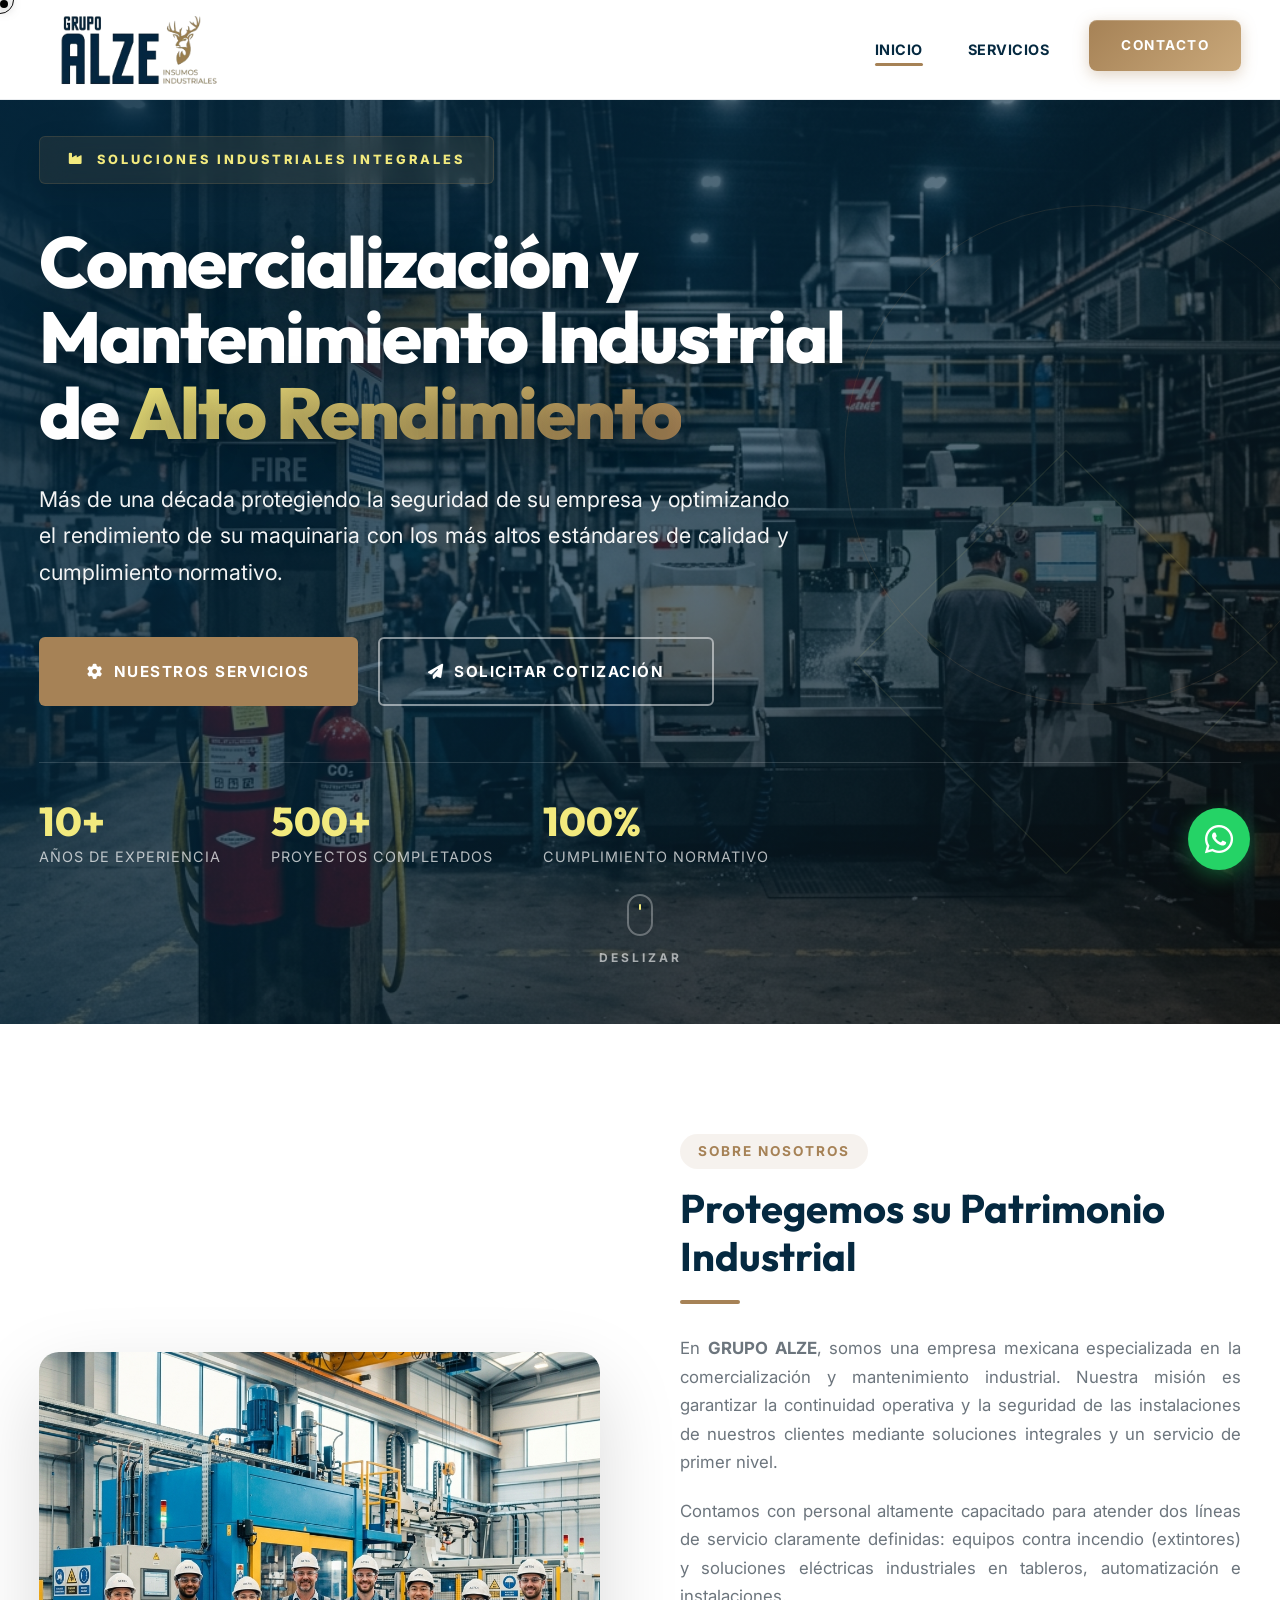
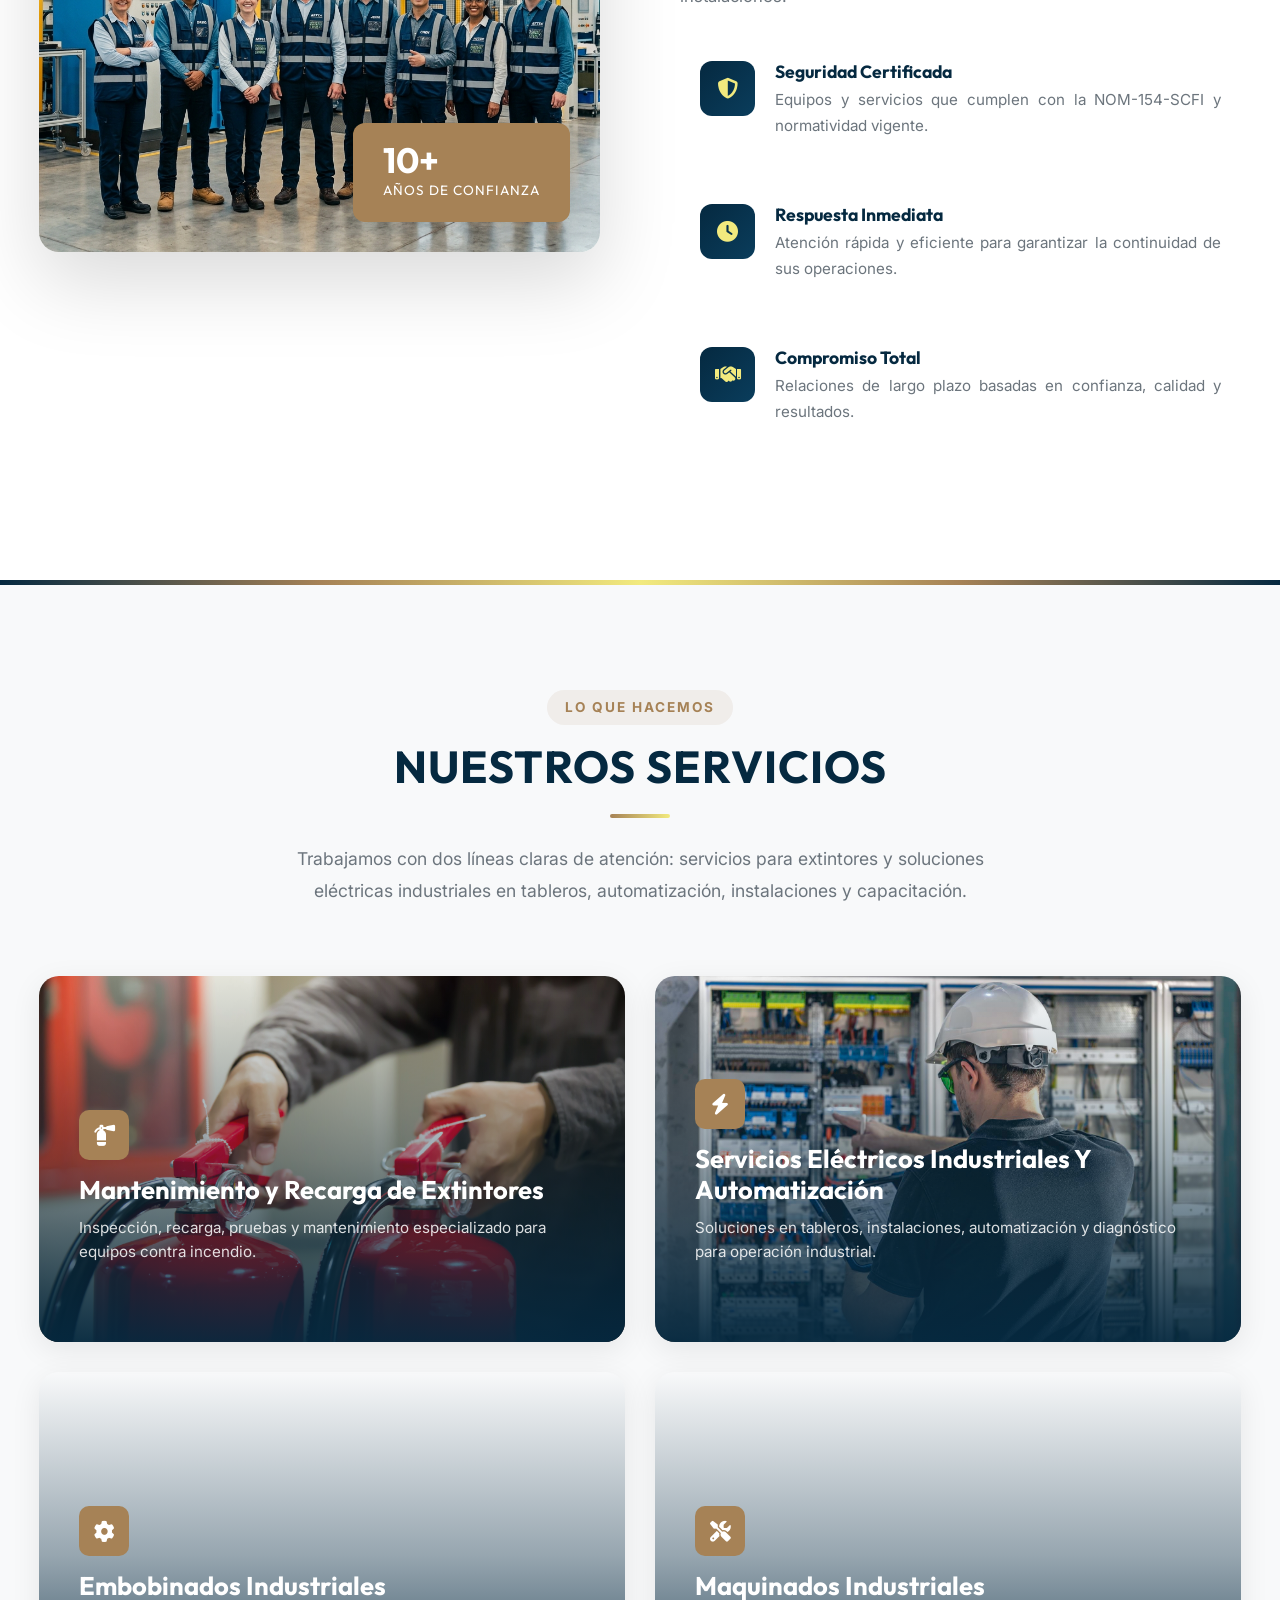
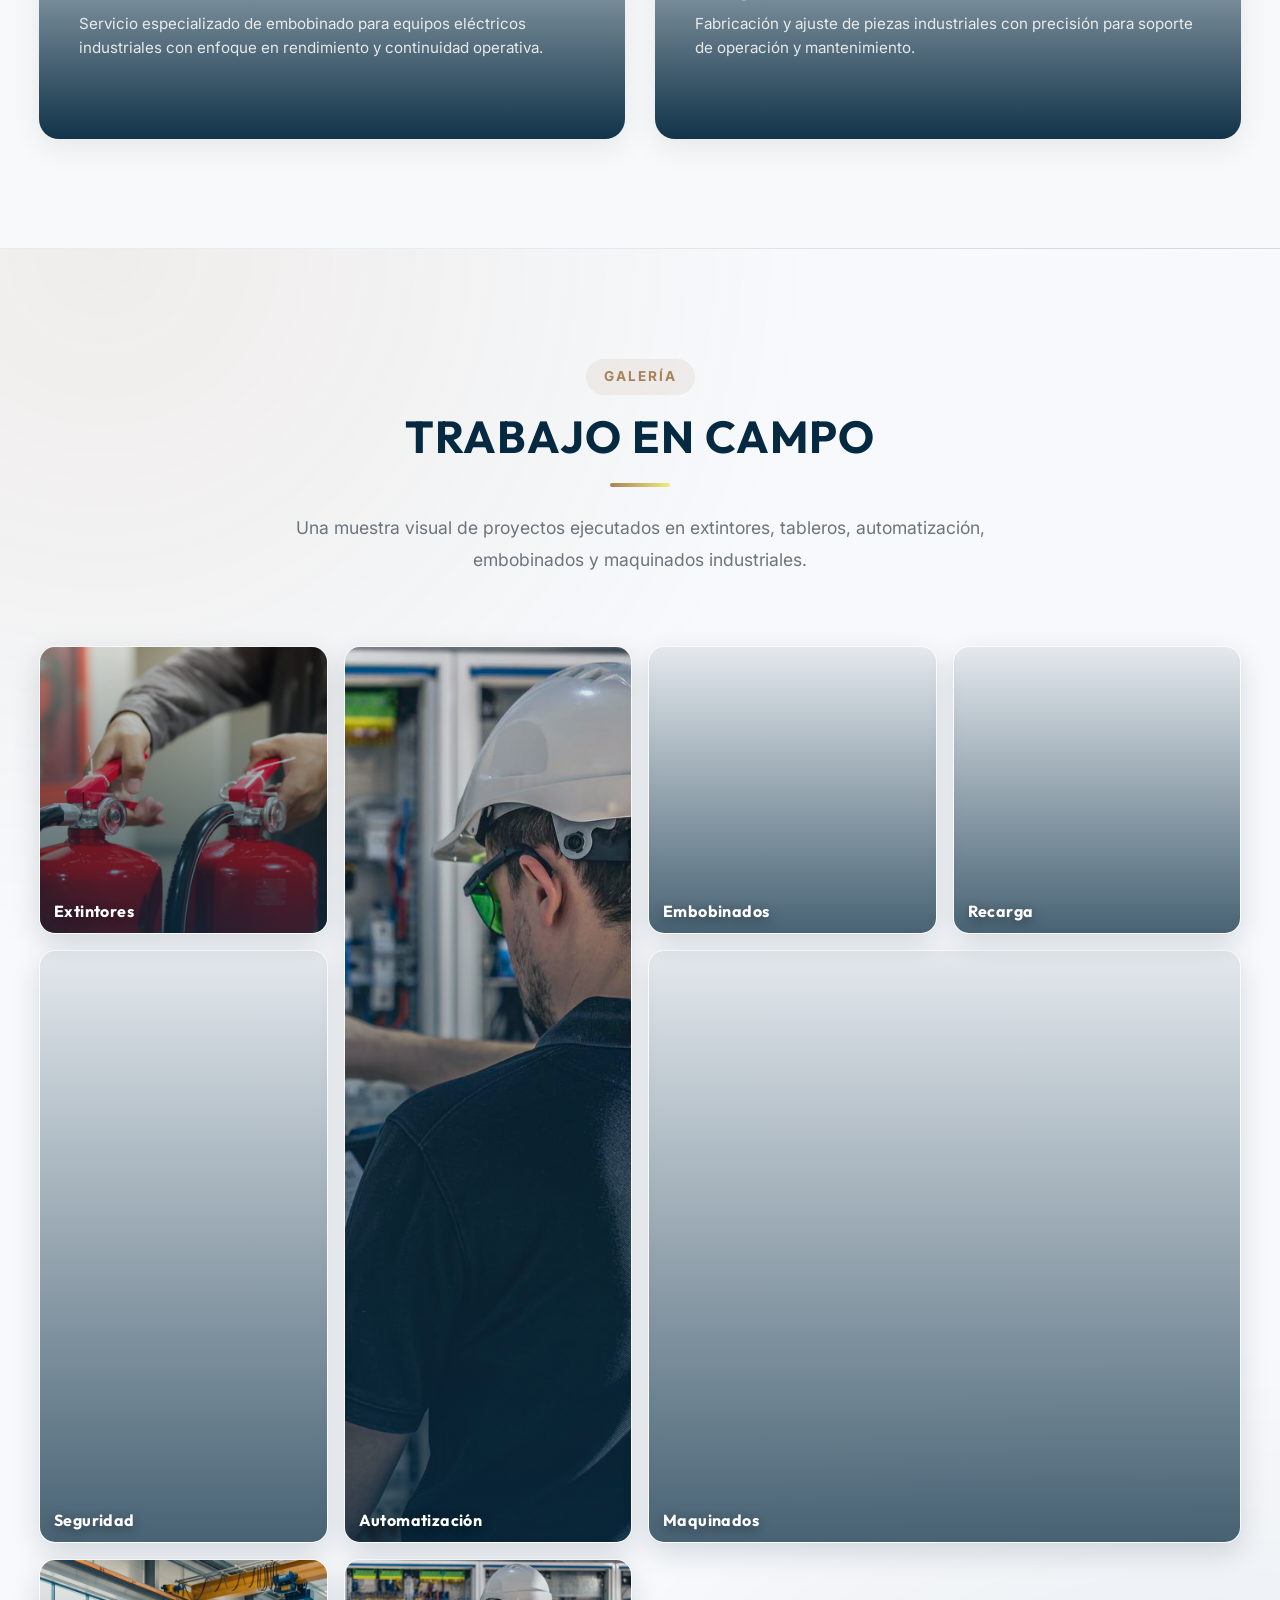
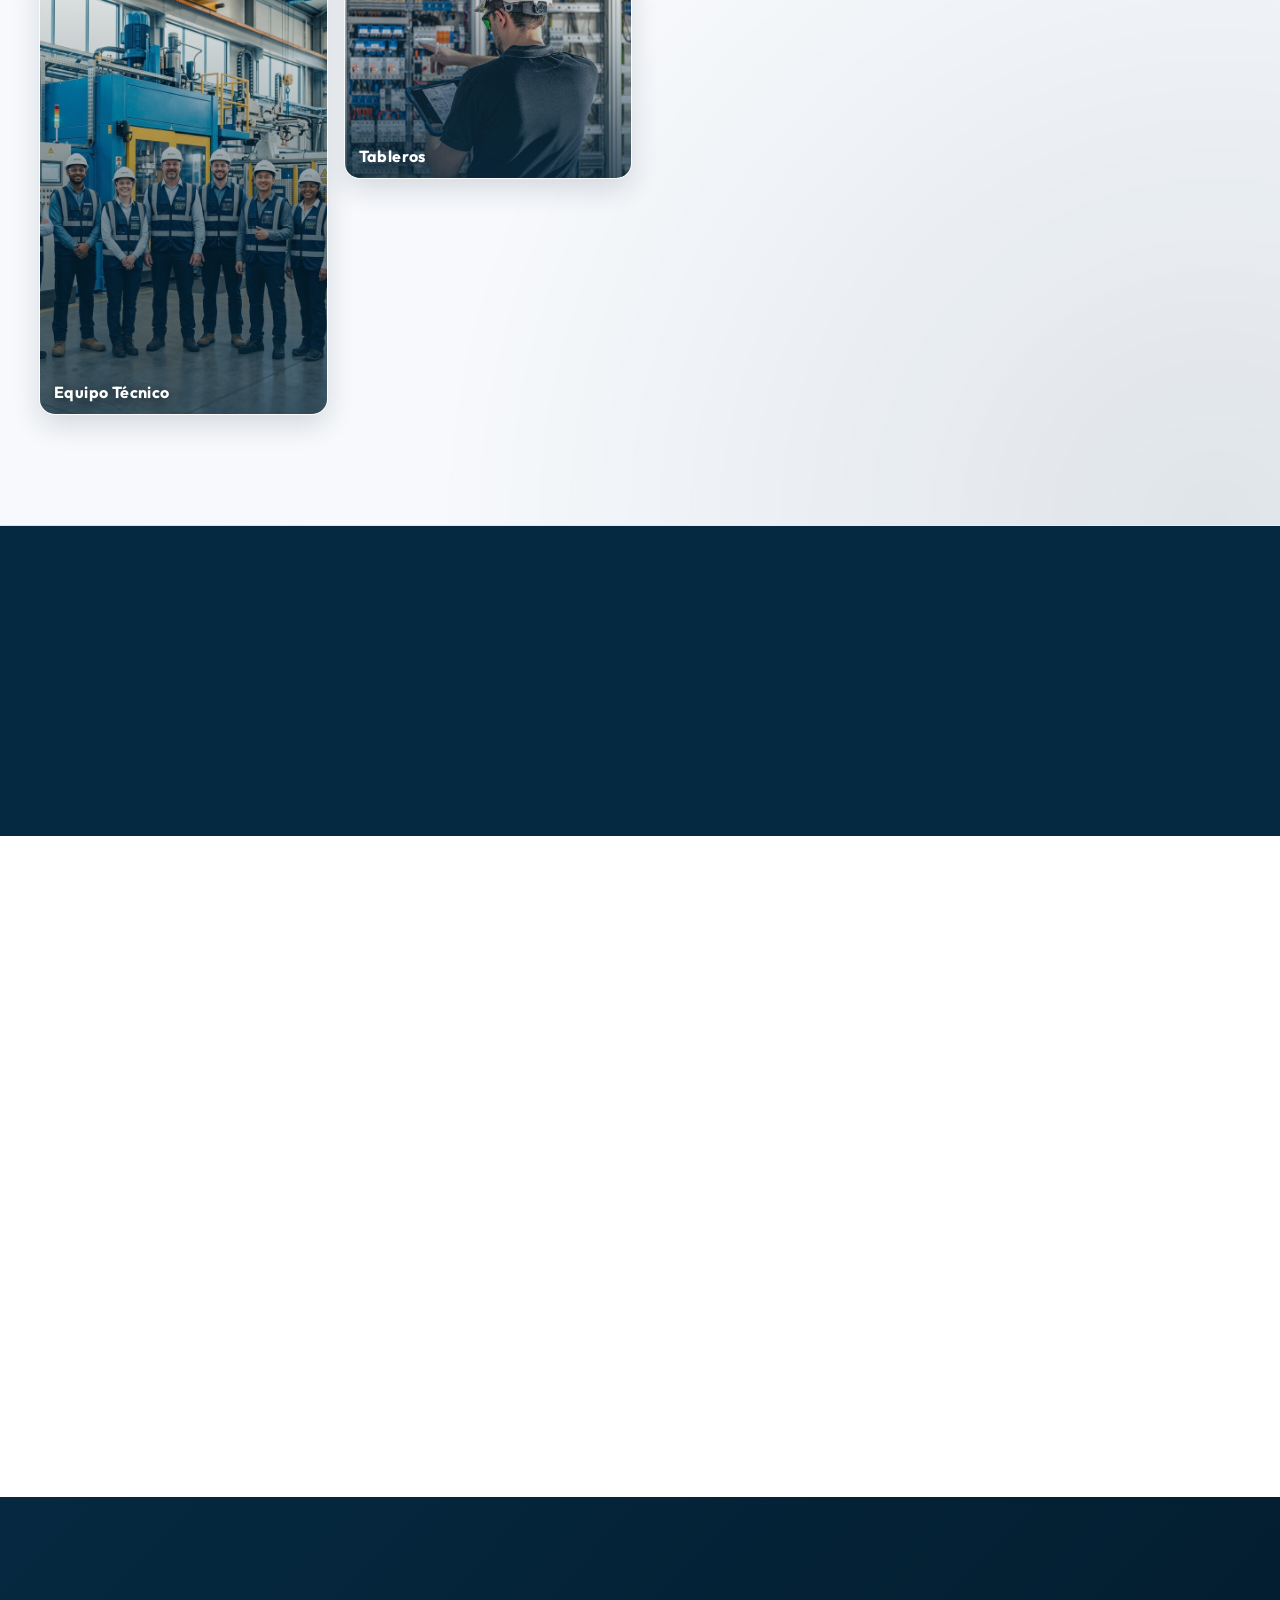
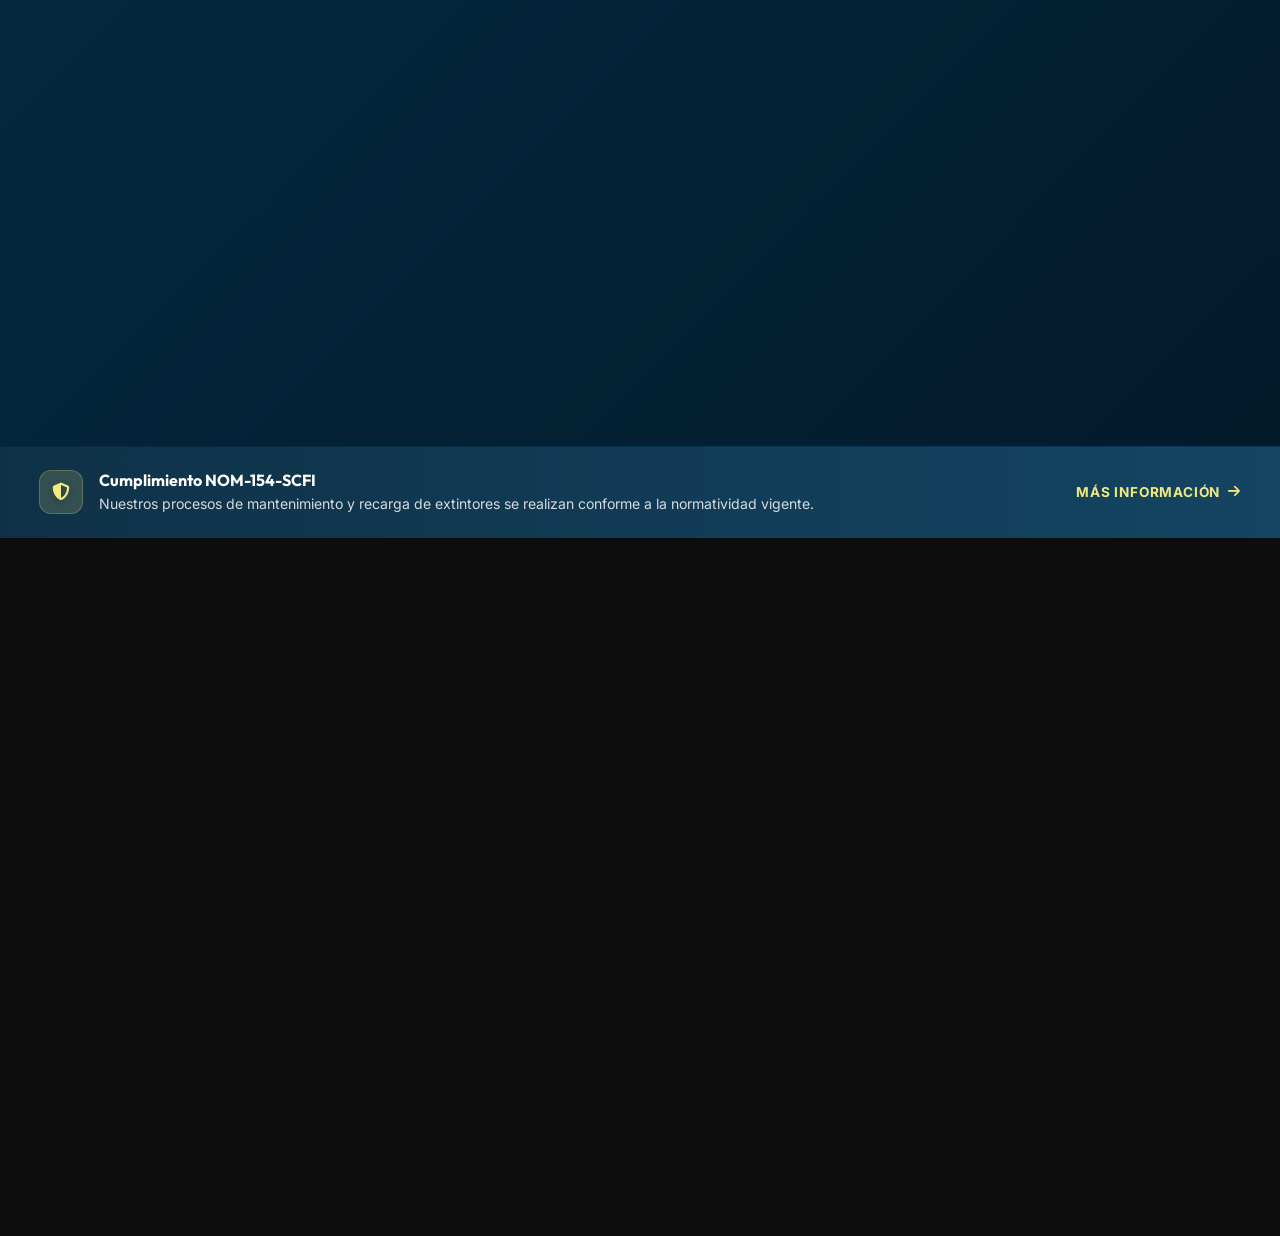
==== commit 4b131002: "Agrega galeria visual de trabajo en Inicio con 8 imagenes responsive" ====
--- a/index.html
+++ b/index.html
@@ -217,6 +217,54 @@
         </div>
     </section>
 
+    <!-- ==================== WORK GALLERY ==================== -->
+    <section class="work-gallery-section">
+        <div class="container">
+            <div class="section-header reveal">
+                <span class="section-tag">Galería</span>
+                <h2 class="section-title">Trabajo en Campo</h2>
+                <div class="section-divider"></div>
+                <p class="section-subtitle">Una muestra visual de proyectos ejecutados en extintores, tableros,
+                    automatización, embobinados y maquinados industriales.</p>
+            </div>
+
+            <div class="work-gallery-grid stagger">
+                <article class="work-shot reveal">
+                    <img src="imagenes/servicios/1241.jpg" alt="Mantenimiento de extintores en planta" loading="lazy" decoding="async">
+                    <div class="work-shot-overlay"><h4>Extintores</h4></div>
+                </article>
+                <article class="work-shot reveal tall">
+                    <img src="imagenes/servicios/51730.jpg" alt="Servicios eléctricos industriales y automatización" loading="lazy" decoding="async">
+                    <div class="work-shot-overlay"><h4>Automatización</h4></div>
+                </article>
+                <article class="work-shot reveal">
+                    <img src="imagenes/servicios/embobinados.png" alt="Embobinados industriales especializados" loading="lazy" decoding="async">
+                    <div class="work-shot-overlay"><h4>Embobinados</h4></div>
+                </article>
+                <article class="work-shot reveal wide">
+                    <img src="imagenes/servicios/maquinados.png" alt="Maquinados industriales de precisión" loading="lazy" decoding="async">
+                    <div class="work-shot-overlay"><h4>Maquinados</h4></div>
+                </article>
+                <article class="work-shot reveal">
+                    <img src="imagenes/servicios/mantenimiento.png" alt="Recarga e inspección técnica de extintores" loading="lazy" decoding="async">
+                    <div class="work-shot-overlay"><h4>Recarga</h4></div>
+                </article>
+                <article class="work-shot reveal">
+                    <img src="imagenes/servicios/extintores.png" alt="Equipos contra incendio en sitio" loading="lazy" decoding="async">
+                    <div class="work-shot-overlay"><h4>Seguridad</h4></div>
+                </article>
+                <article class="work-shot reveal tall">
+                    <img src="imagenes/servicios/equipo_corporativo.png" alt="Equipo técnico de Grupo ALZE" loading="lazy" decoding="async">
+                    <div class="work-shot-overlay"><h4>Equipo Técnico</h4></div>
+                </article>
+                <article class="work-shot reveal">
+                    <img src="imagenes/servicios/51730.jpg" alt="Integración de tableros y redes de control" loading="lazy" decoding="async">
+                    <div class="work-shot-overlay"><h4>Tableros</h4></div>
+                </article>
+            </div>
+        </div>
+    </section>
+
     <!-- ==================== STATS ==================== -->
     <section class="stats-section">
         <div class="container">
@@ -357,4 +405,3 @@
 
 
 
-
--- a/css/style.css
+++ b/css/style.css
@@ -1022,6 +1022,82 @@
 }
 
 /* ===========================================================
+   WORK GALLERY (Home)
+   =========================================================== */
+.work-gallery-section {
+    background:
+        radial-gradient(circle at 8% 0%, rgba(166,130,86,0.1), transparent 32%),
+        radial-gradient(circle at 95% 100%, rgba(5,41,64,0.1), transparent 35%),
+        #f7f9fc;
+    border-top: 1px solid rgba(5,41,64,0.06);
+    border-bottom: 1px solid rgba(5,41,64,0.06);
+}
+
+.work-gallery-grid {
+    display: grid;
+    grid-template-columns: repeat(4, minmax(0, 1fr));
+    gap: 16px;
+    grid-auto-flow: dense;
+}
+
+.work-shot {
+    position: relative;
+    border-radius: 16px;
+    overflow: hidden;
+    min-height: 220px;
+    box-shadow: 0 10px 28px rgba(3,26,43,0.14);
+    border: 1px solid rgba(255,255,255,0.5);
+}
+
+.work-shot img {
+    width: 100%;
+    height: 100%;
+    object-fit: cover;
+    transition: transform 0.8s var(--ease-out-expo), filter 0.4s ease;
+}
+
+.work-shot::after {
+    content: '';
+    position: absolute;
+    inset: 0;
+    background: linear-gradient(180deg, rgba(5,41,64,0.08), rgba(5,41,64,0.72));
+    transition: opacity 0.35s ease;
+}
+
+.work-shot-overlay {
+    position: absolute;
+    left: 14px;
+    right: 14px;
+    bottom: 12px;
+    z-index: 2;
+}
+
+.work-shot-overlay h4 {
+    color: var(--white);
+    font-size: 1rem;
+    letter-spacing: 0.4px;
+    text-shadow: 0 3px 12px rgba(0,0,0,0.45);
+}
+
+.work-shot:hover img {
+    transform: scale(1.08);
+    filter: saturate(1.08);
+}
+
+.work-shot:hover::after {
+    opacity: 0.82;
+}
+
+.work-shot.tall {
+    grid-row: span 2;
+    min-height: 456px;
+}
+
+.work-shot.wide {
+    grid-column: span 2;
+}
+
+/* ===========================================================
    STATS / COUNTERS
    =========================================================== */
 .stats-section {
@@ -2395,6 +2471,12 @@
     .why-grid { grid-template-columns: 1fr; gap: 40px; }
     .why-image img { height: 350px; }
     .service-grid-main { grid-template-columns: repeat(2, 1fr); }
+    .work-gallery-grid {
+        grid-template-columns: repeat(3, minmax(0, 1fr));
+    }
+    .work-shot.tall {
+        min-height: 360px;
+    }
     .contact-container { grid-template-columns: 1fr; }
     .contact-info-panel { padding: 40px; }
     .contact-form-panel { padding: 40px; }
@@ -2554,6 +2636,20 @@
     .service-line-block { padding: 20px; }
     .service-line-head h3 { font-size: 1.45rem; }
     .service-card-new { aspect-ratio: 16/12; }
+    .work-gallery-grid {
+        grid-template-columns: repeat(2, minmax(0, 1fr));
+        gap: 12px;
+    }
+    .work-shot,
+    .work-shot.tall,
+    .work-shot.wide {
+        min-height: 180px;
+        grid-row: span 1;
+        grid-column: span 1;
+    }
+    .work-shot-overlay h4 {
+        font-size: 0.92rem;
+    }
     .service-detail-text h3 { font-size: 1.6rem; }
     .service-actions .btn { width: 100%; }
     .service-detail-card { padding: 24px; margin-bottom: 30px; }
@@ -2680,6 +2776,14 @@
     .service-card-overlay h3 { font-size: 1.3rem; }
     .contact-info-panel { padding: 30px 25px; }
     .contact-form-panel { padding: 30px 25px; }
-}
-
-
+    .work-gallery-grid {
+        grid-template-columns: 1fr;
+    }
+    .work-shot,
+    .work-shot.tall,
+    .work-shot.wide {
+        min-height: 220px;
+    }
+}
+
+
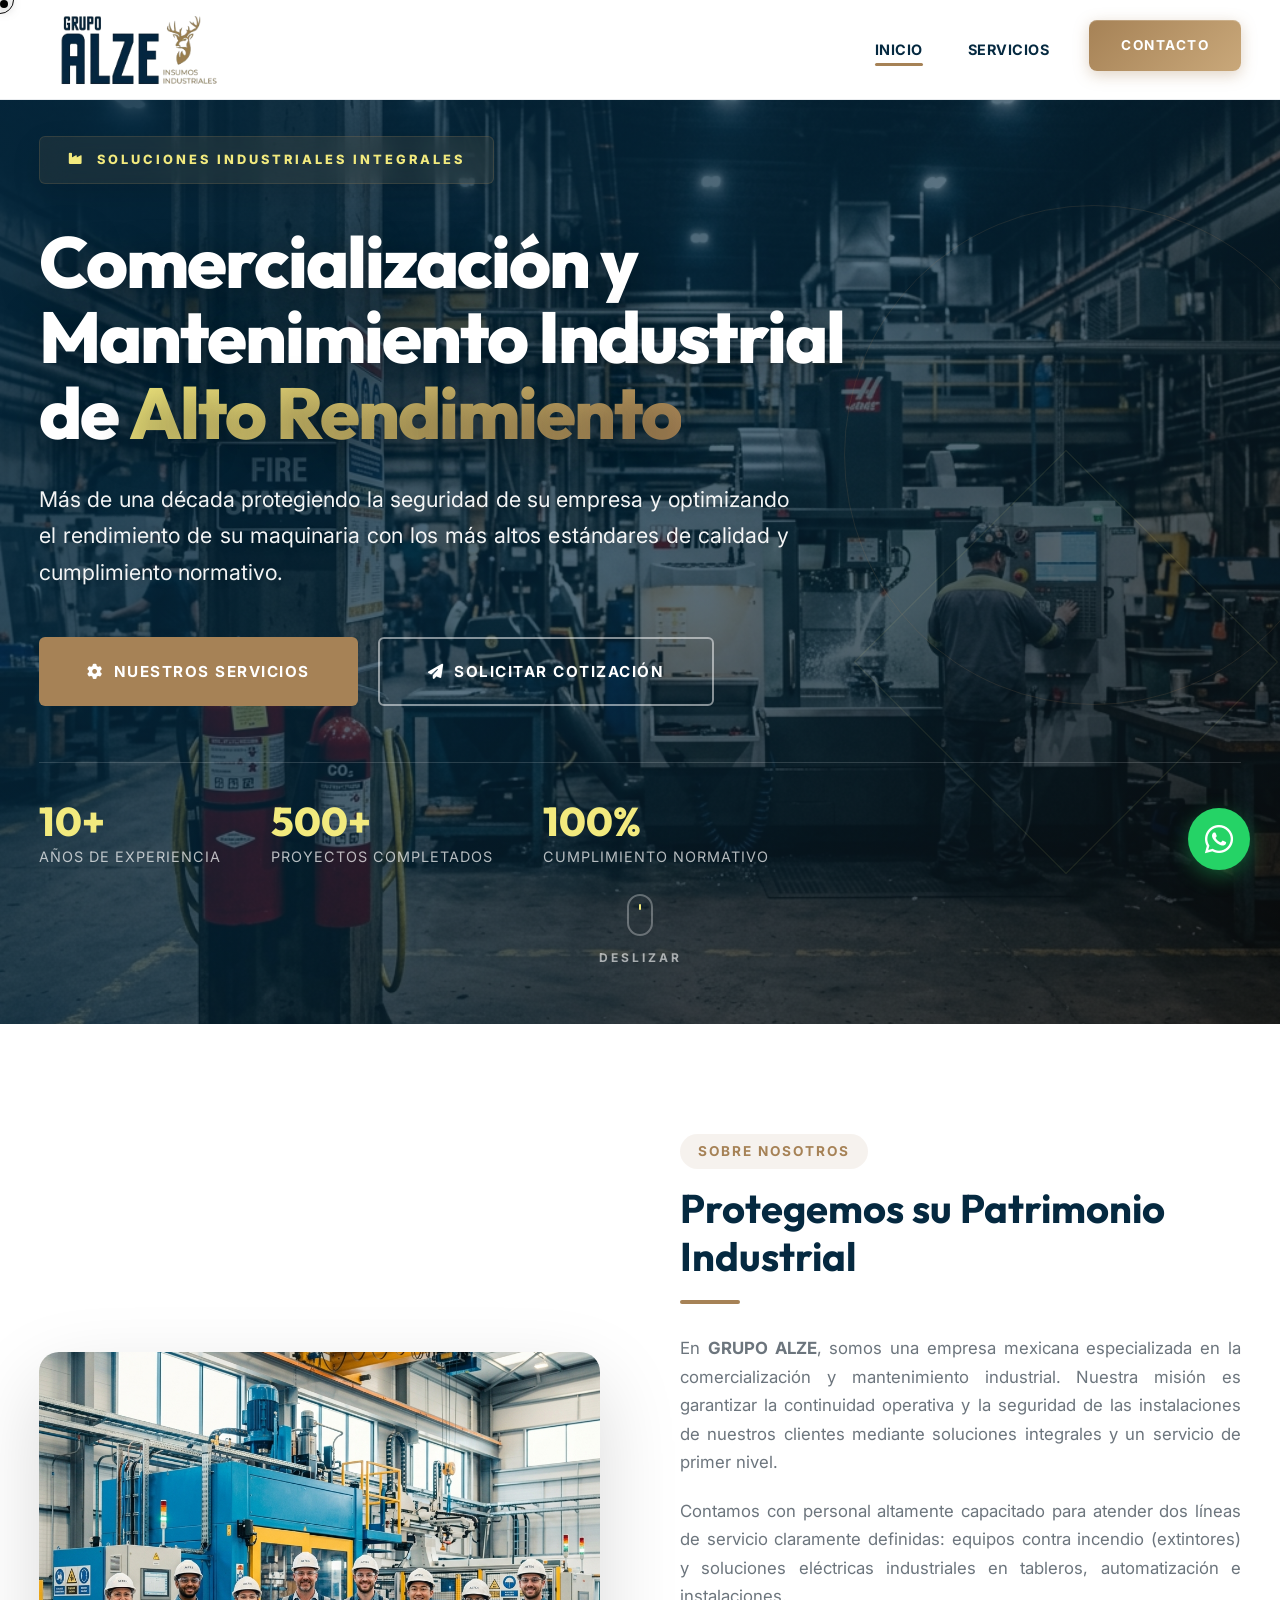
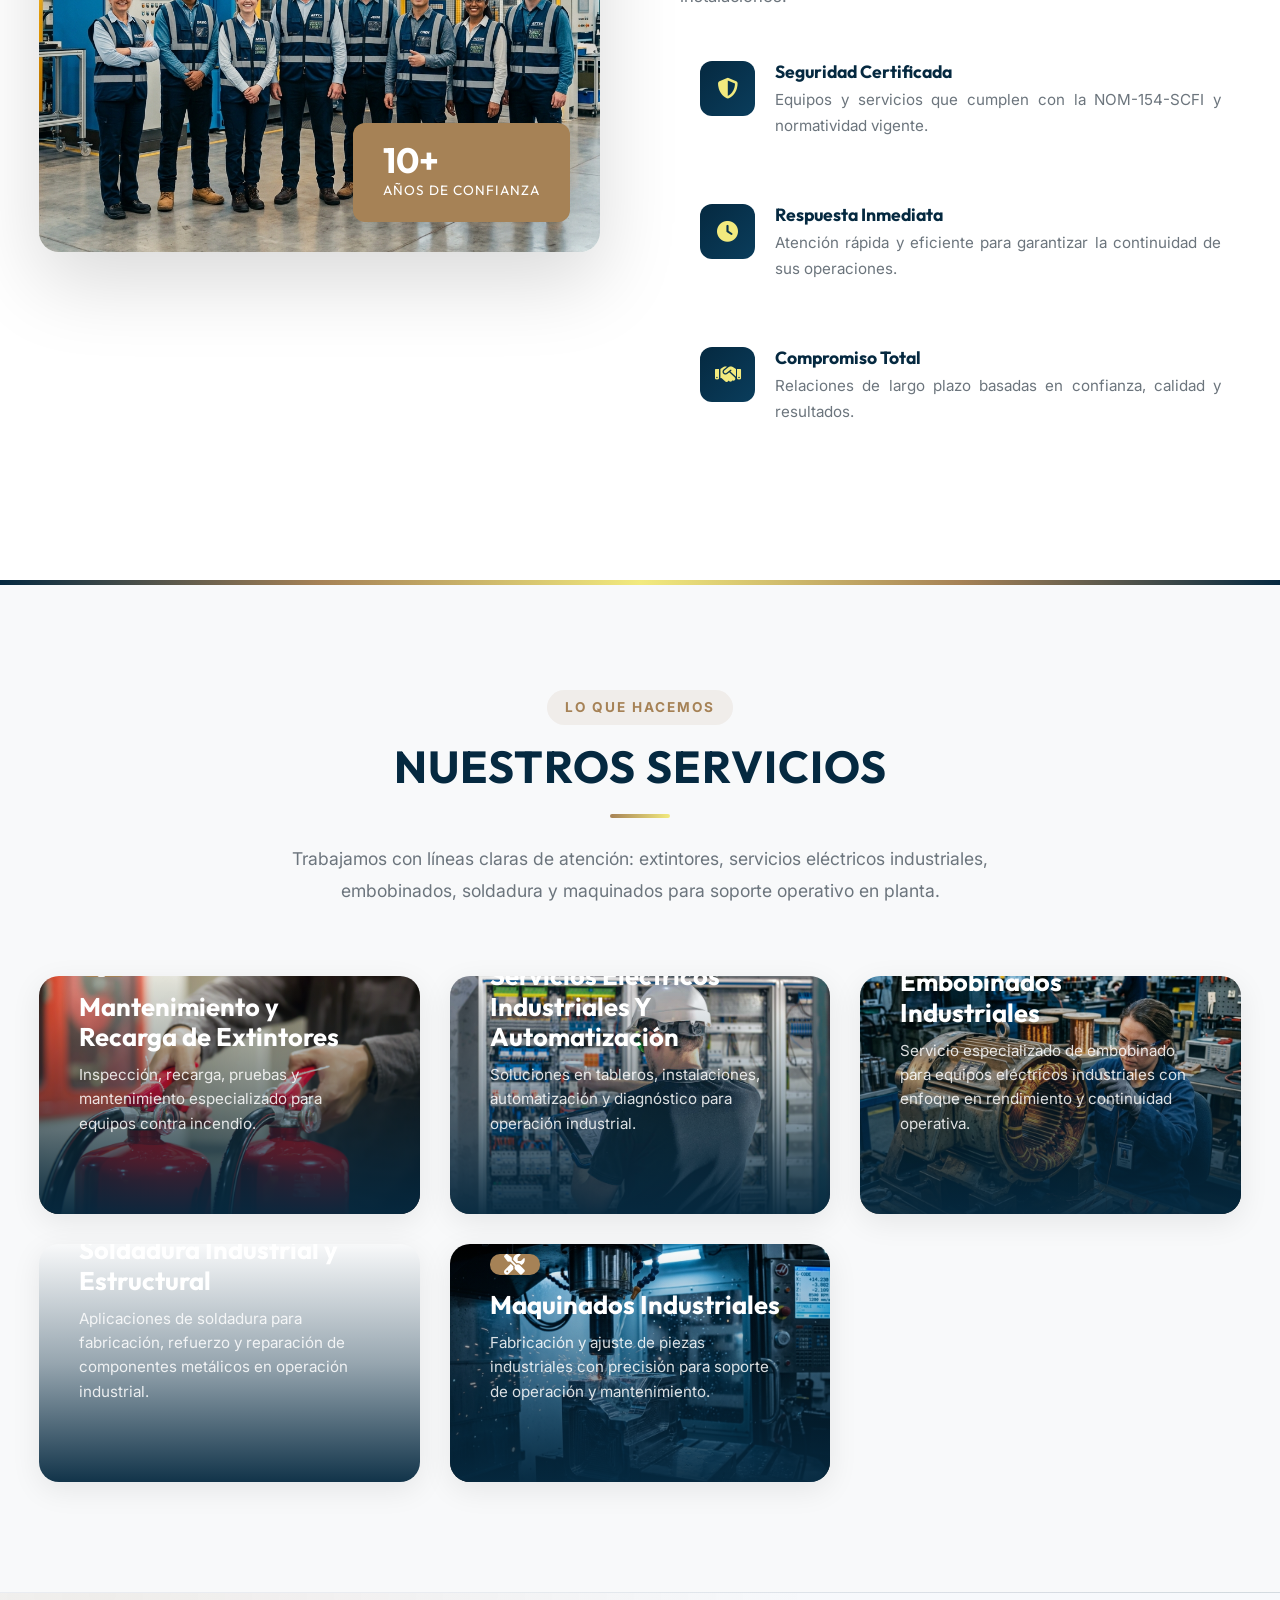
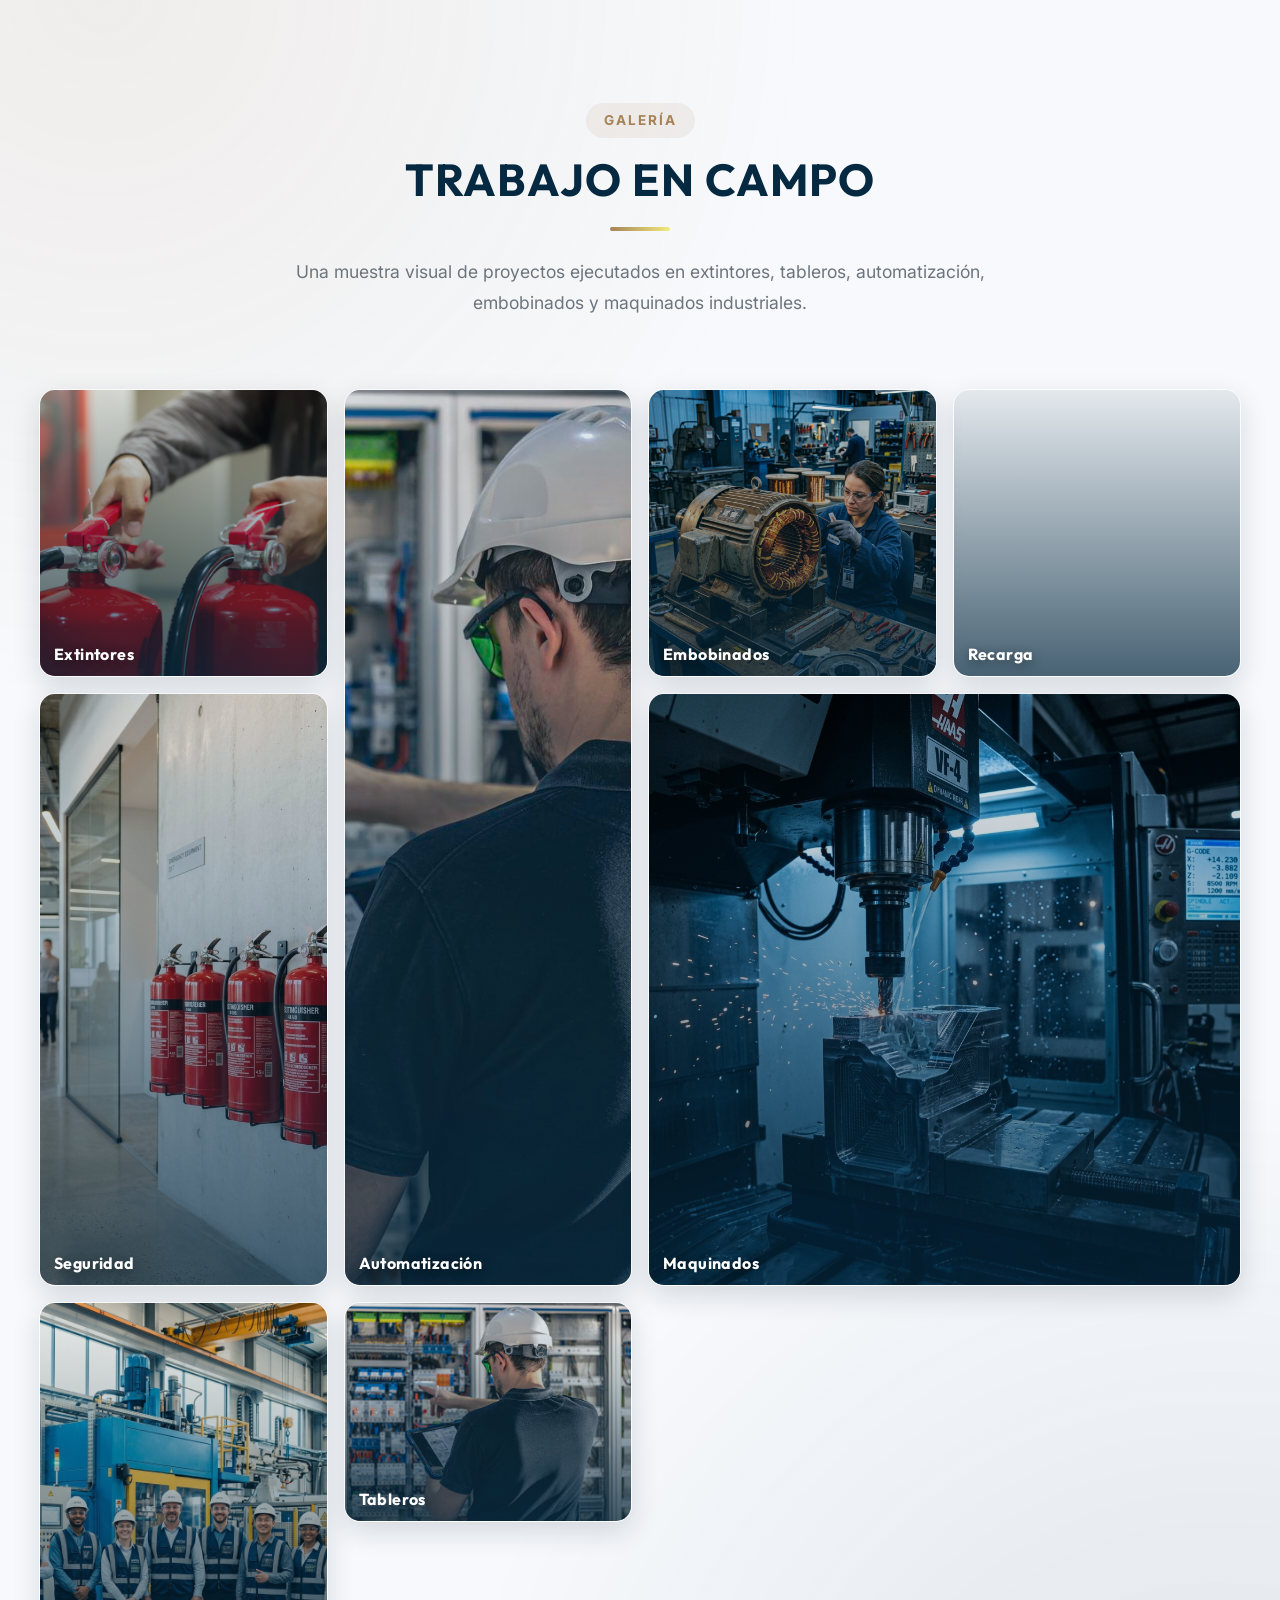
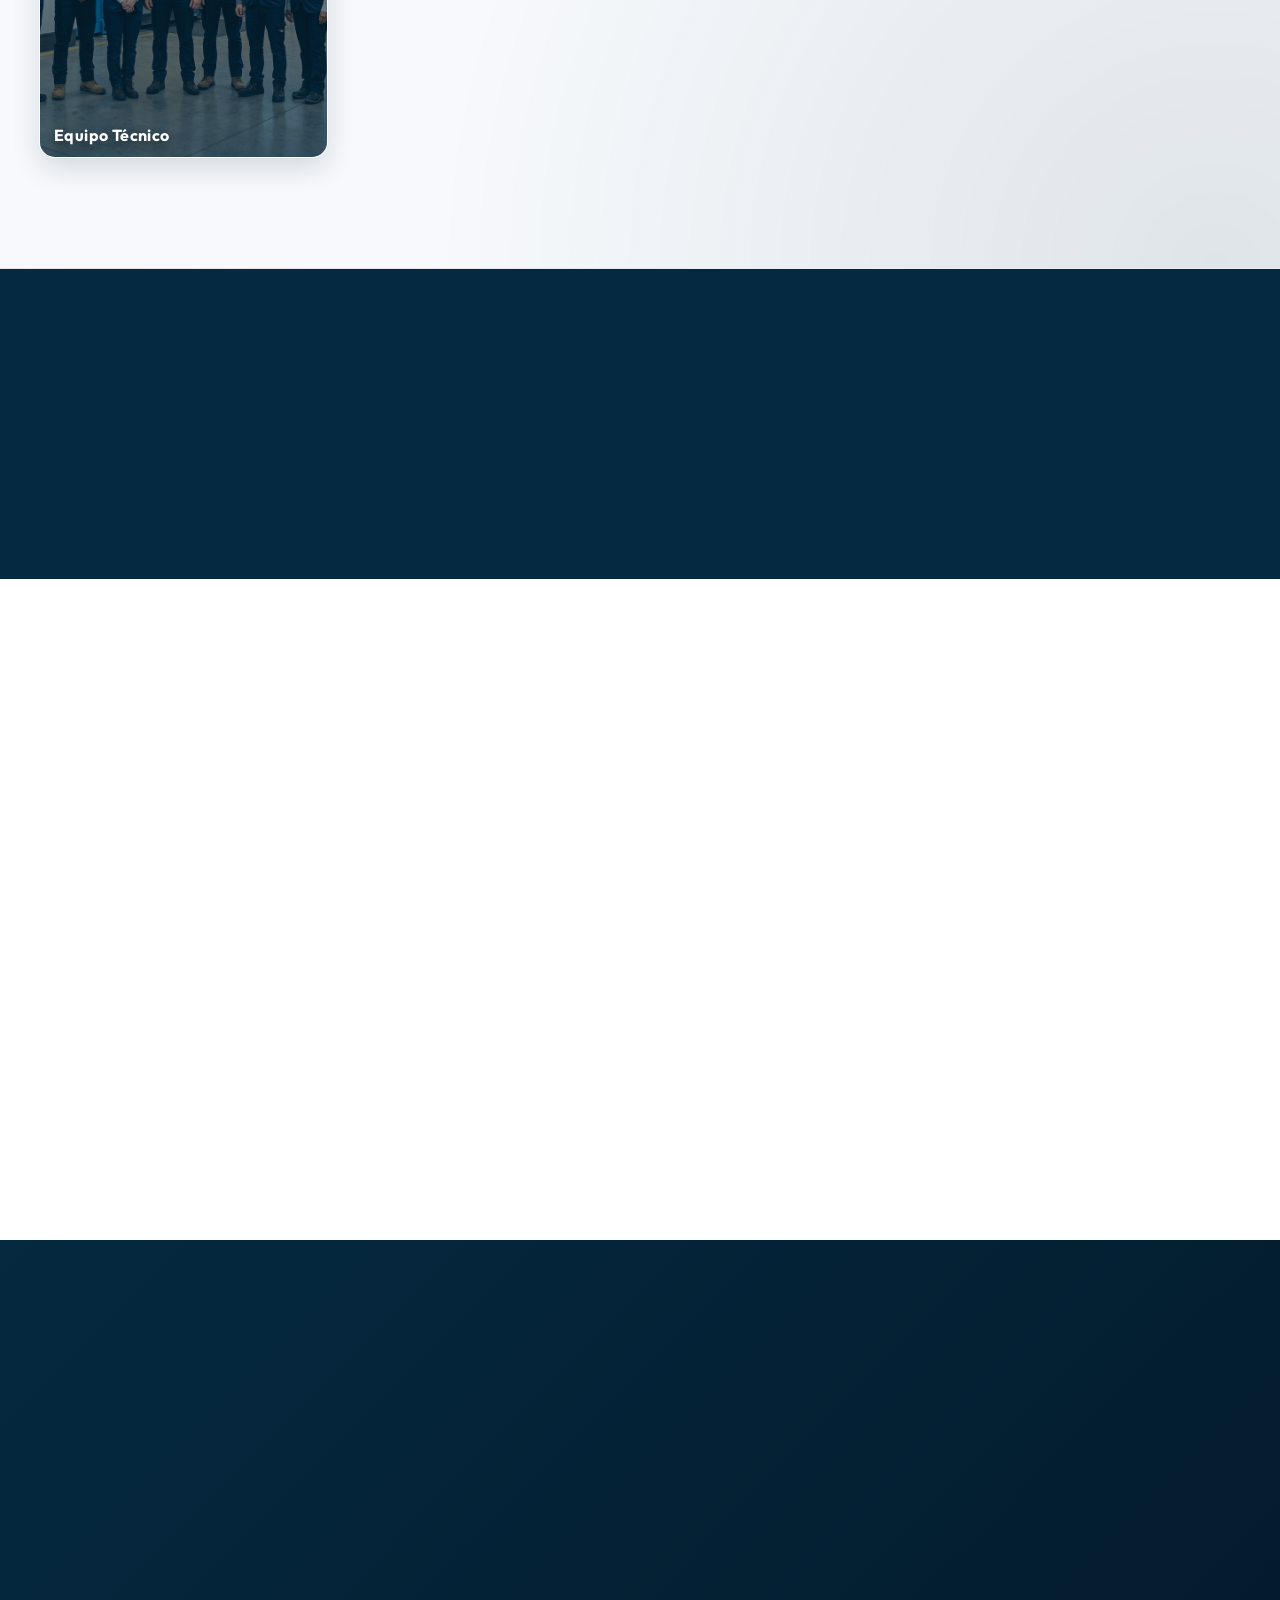
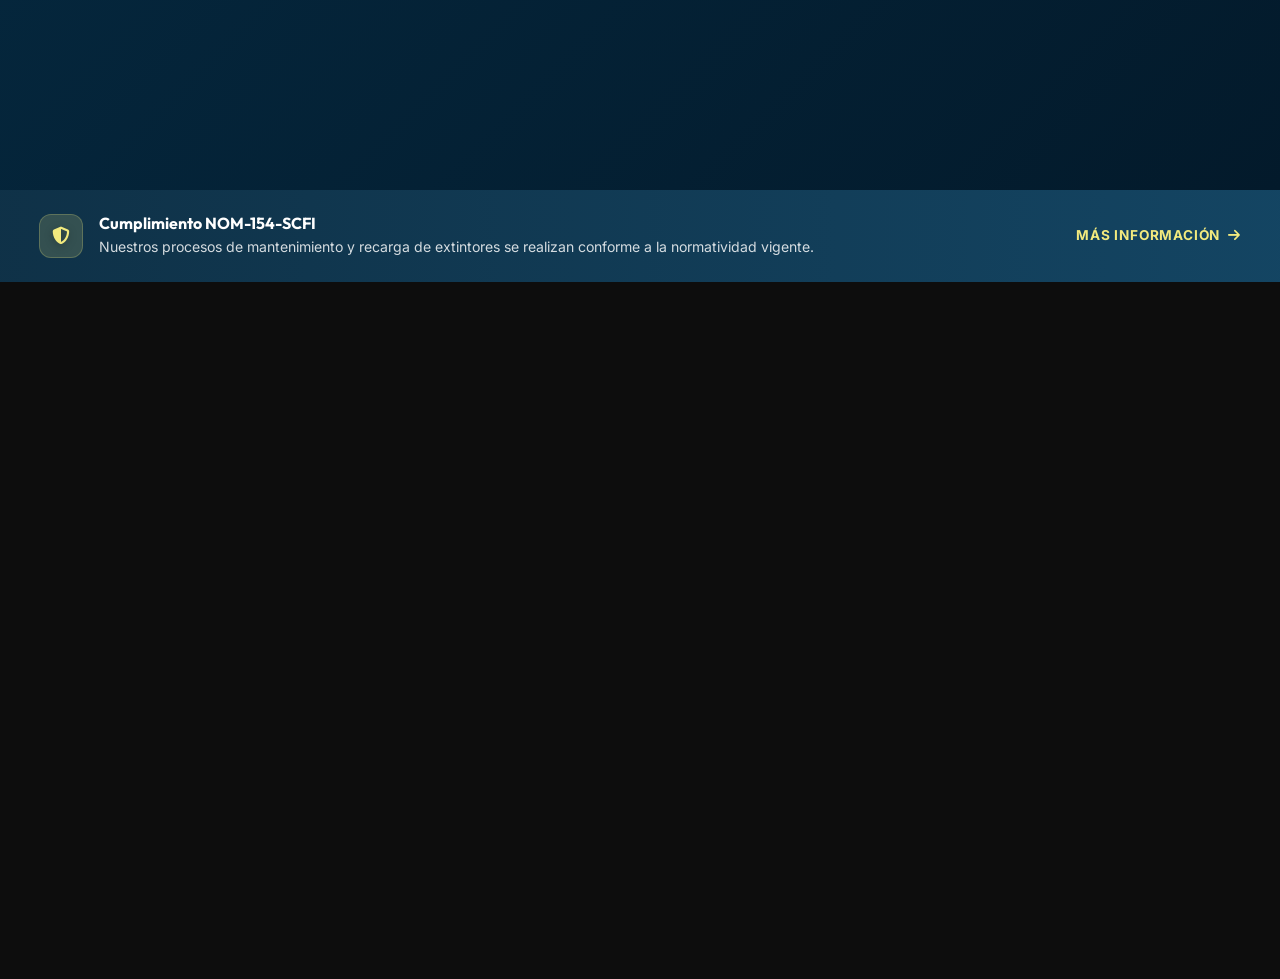
==== commit 393a0ce0: "Agrega servicio de soldadura en Inicio y Servicios con menu flotante" ====
--- a/index.html
+++ b/index.html
@@ -163,8 +163,8 @@
                 <span class="section-tag">Lo que Hacemos</span>
                 <h2 class="section-title">Nuestros Servicios</h2>
                 <div class="section-divider"></div>
-                <p class="section-subtitle">Trabajamos con dos líneas claras de atención: servicios para extintores y
-                    soluciones eléctricas industriales en tableros, automatización, instalaciones y capacitación.</p>
+                <p class="section-subtitle">Trabajamos con líneas claras de atención: extintores, servicios eléctricos
+                    industriales, embobinados, soldadura y maquinados para soporte operativo en planta.</p>
             </div>
 
             <div class="service-grid-main stagger">
@@ -199,6 +199,17 @@
                         <h3>Embobinados Industriales</h3>
                         <p>Servicio especializado de embobinado para equipos eléctricos industriales con enfoque en rendimiento y continuidad operativa.</p>
                         <a href="/servicios#servicio-electricos" class="card-link">Ver más <i
+                                class="fas fa-arrow-right"></i></a>
+                    </div>
+                </div>
+                <div class="service-card-new reveal">
+                    <img src="imagenes/servicios/2151933426.jpg" alt="Soldadura Industrial y Estructural" loading="lazy" decoding="async"
+                        class="service-card-img">
+                    <div class="service-card-overlay">
+                        <div class="service-icon-badge"><i class="fas fa-fire-flame-curved"></i></div>
+                        <h3>Soldadura Industrial y Estructural</h3>
+                        <p>Aplicaciones de soldadura para fabricación, refuerzo y reparación de componentes metálicos en operación industrial.</p>
+                        <a href="/servicios#servicio-soldadura" class="card-link">Ver más <i
                                 class="fas fa-arrow-right"></i></a>
                     </div>
                 </div>
@@ -404,4 +415,3 @@
 
 
 
-
--- a/css/style.css
+++ b/css/style.css
@@ -840,7 +840,7 @@
 
 .service-grid-main {
     display: grid;
-    grid-template-columns: repeat(2, 1fr);
+    grid-template-columns: repeat(3, 1fr);
     gap: 30px;
 }
 
@@ -1444,6 +1444,14 @@
 
 .service-detail-card#servicio-electricos::before {
     background: linear-gradient(180deg, #0d5e8c, #2f8fc3);
+}
+
+.service-detail-card#servicio-soldadura {
+    background: linear-gradient(145deg, #ffffff, #fbf7f4);
+}
+
+.service-detail-card#servicio-soldadura::before {
+    background: linear-gradient(180deg, #9a5c2a, #d48a4a);
 }
 
 .service-detail-card::before {
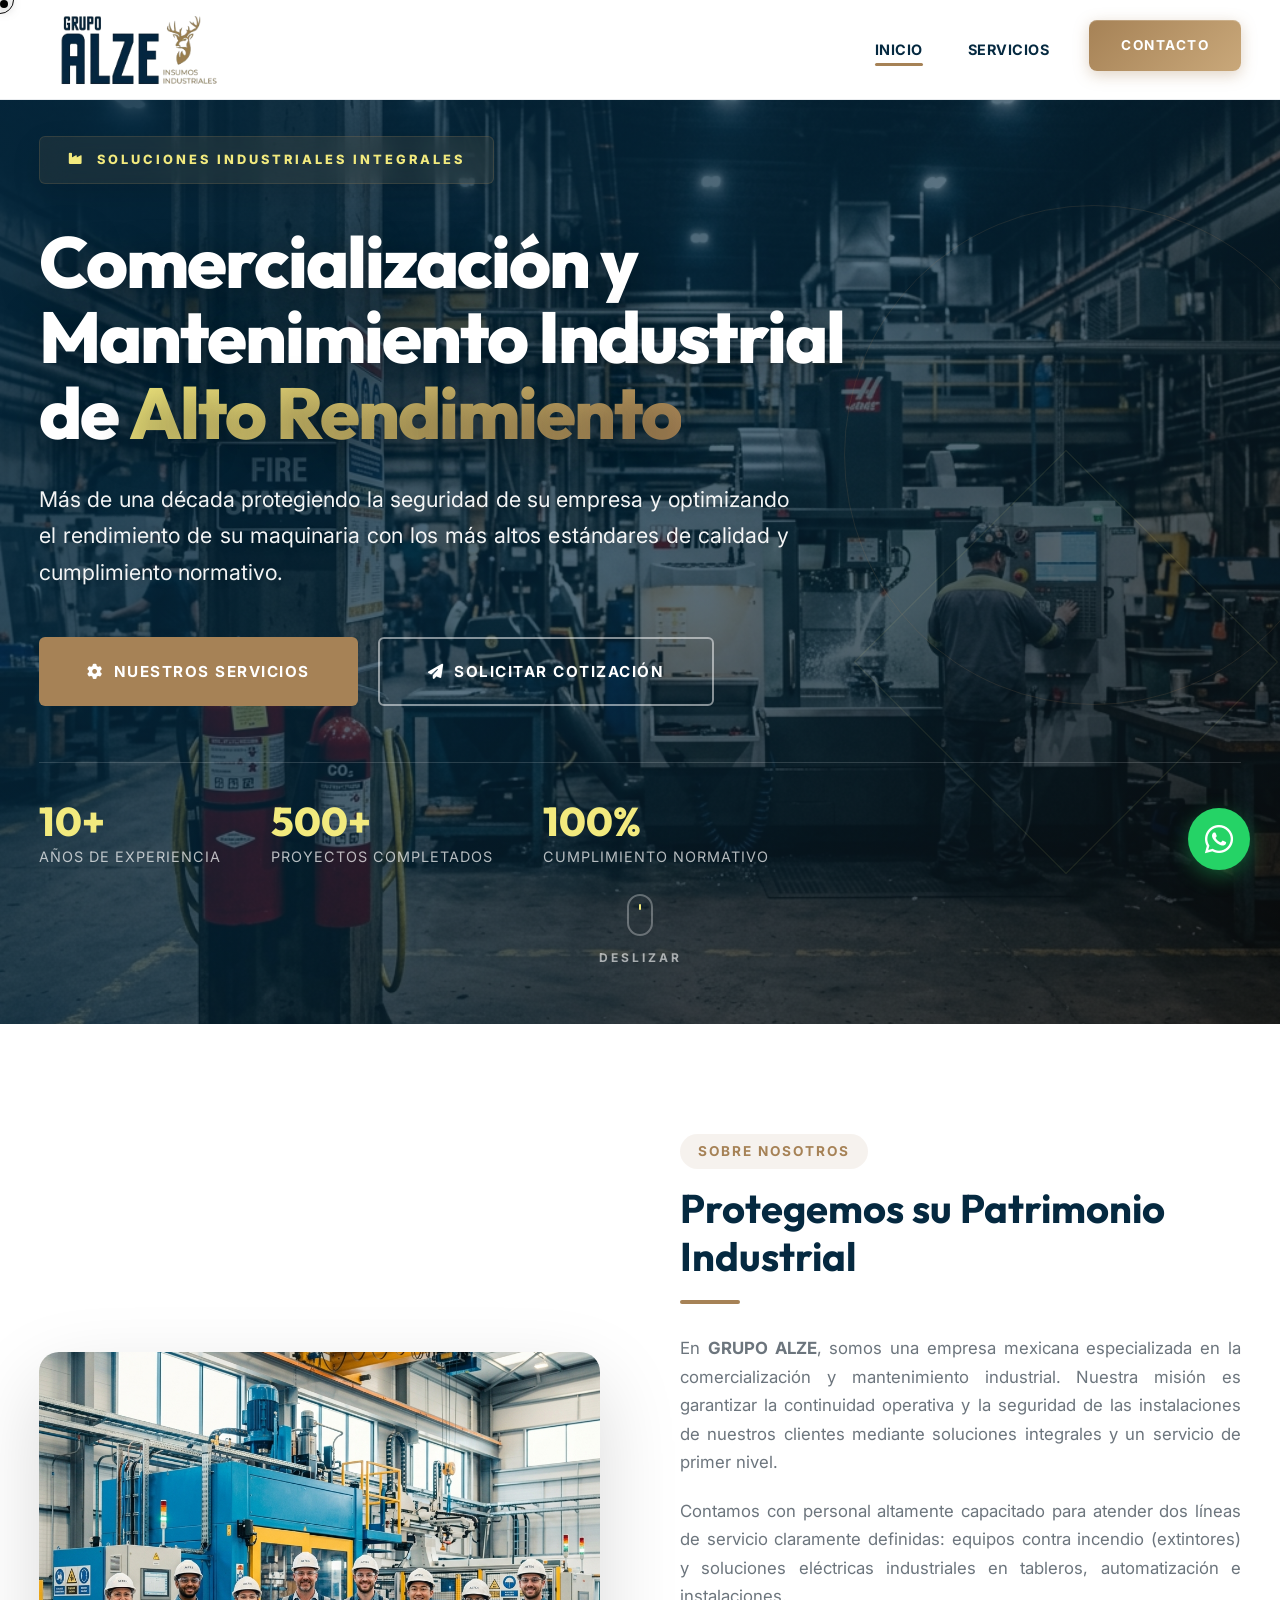
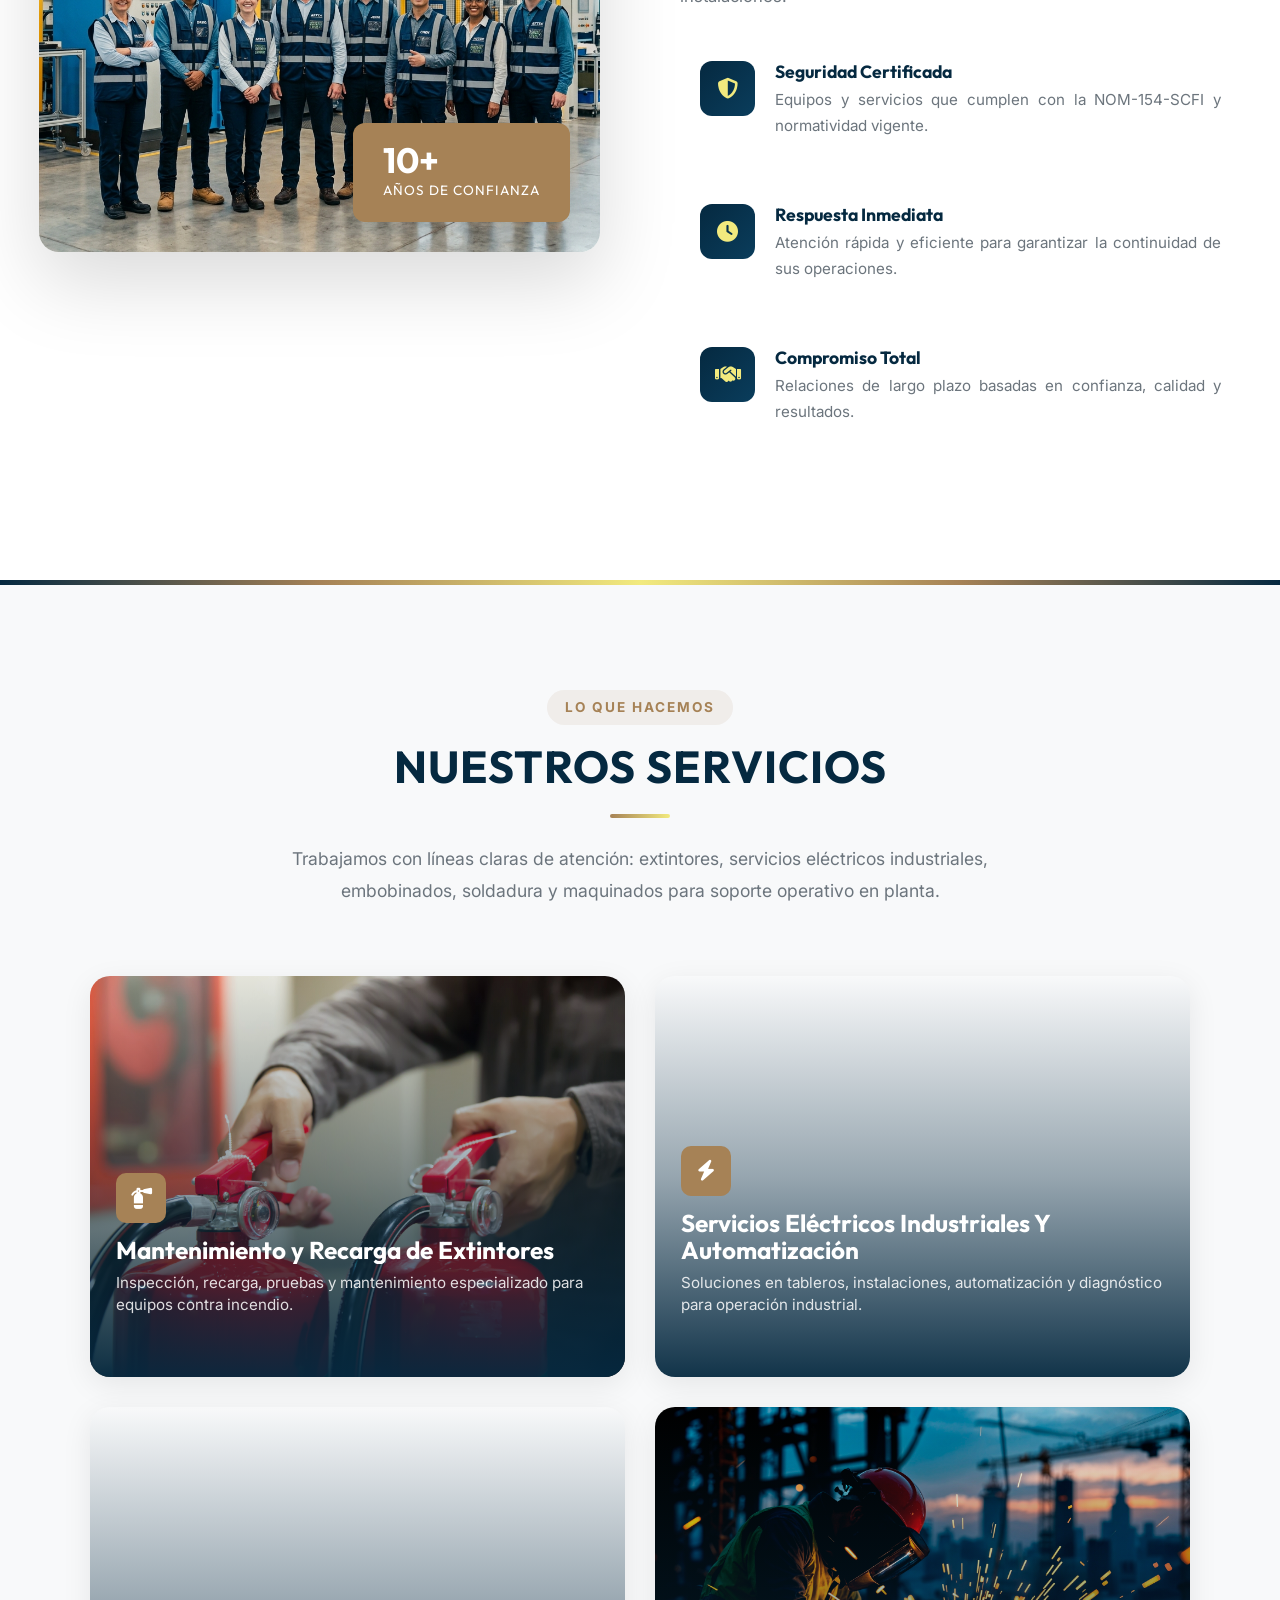
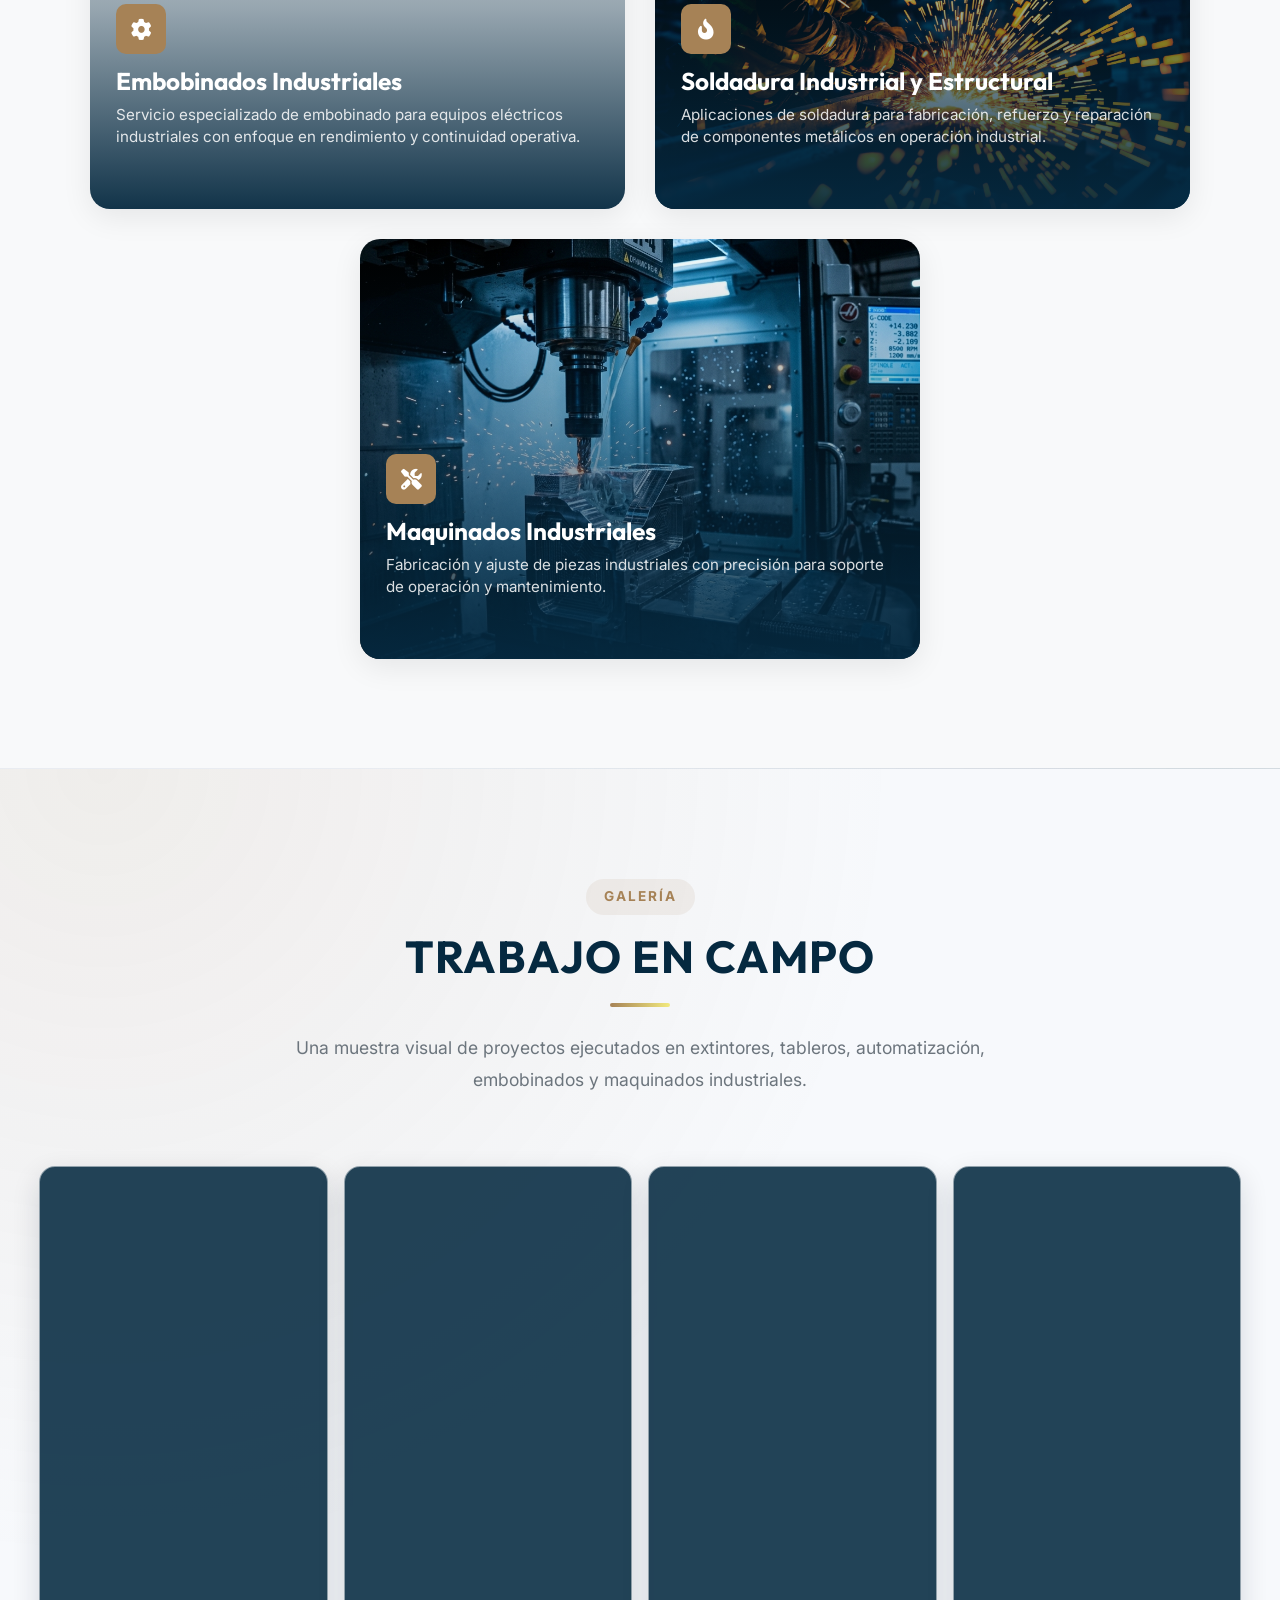
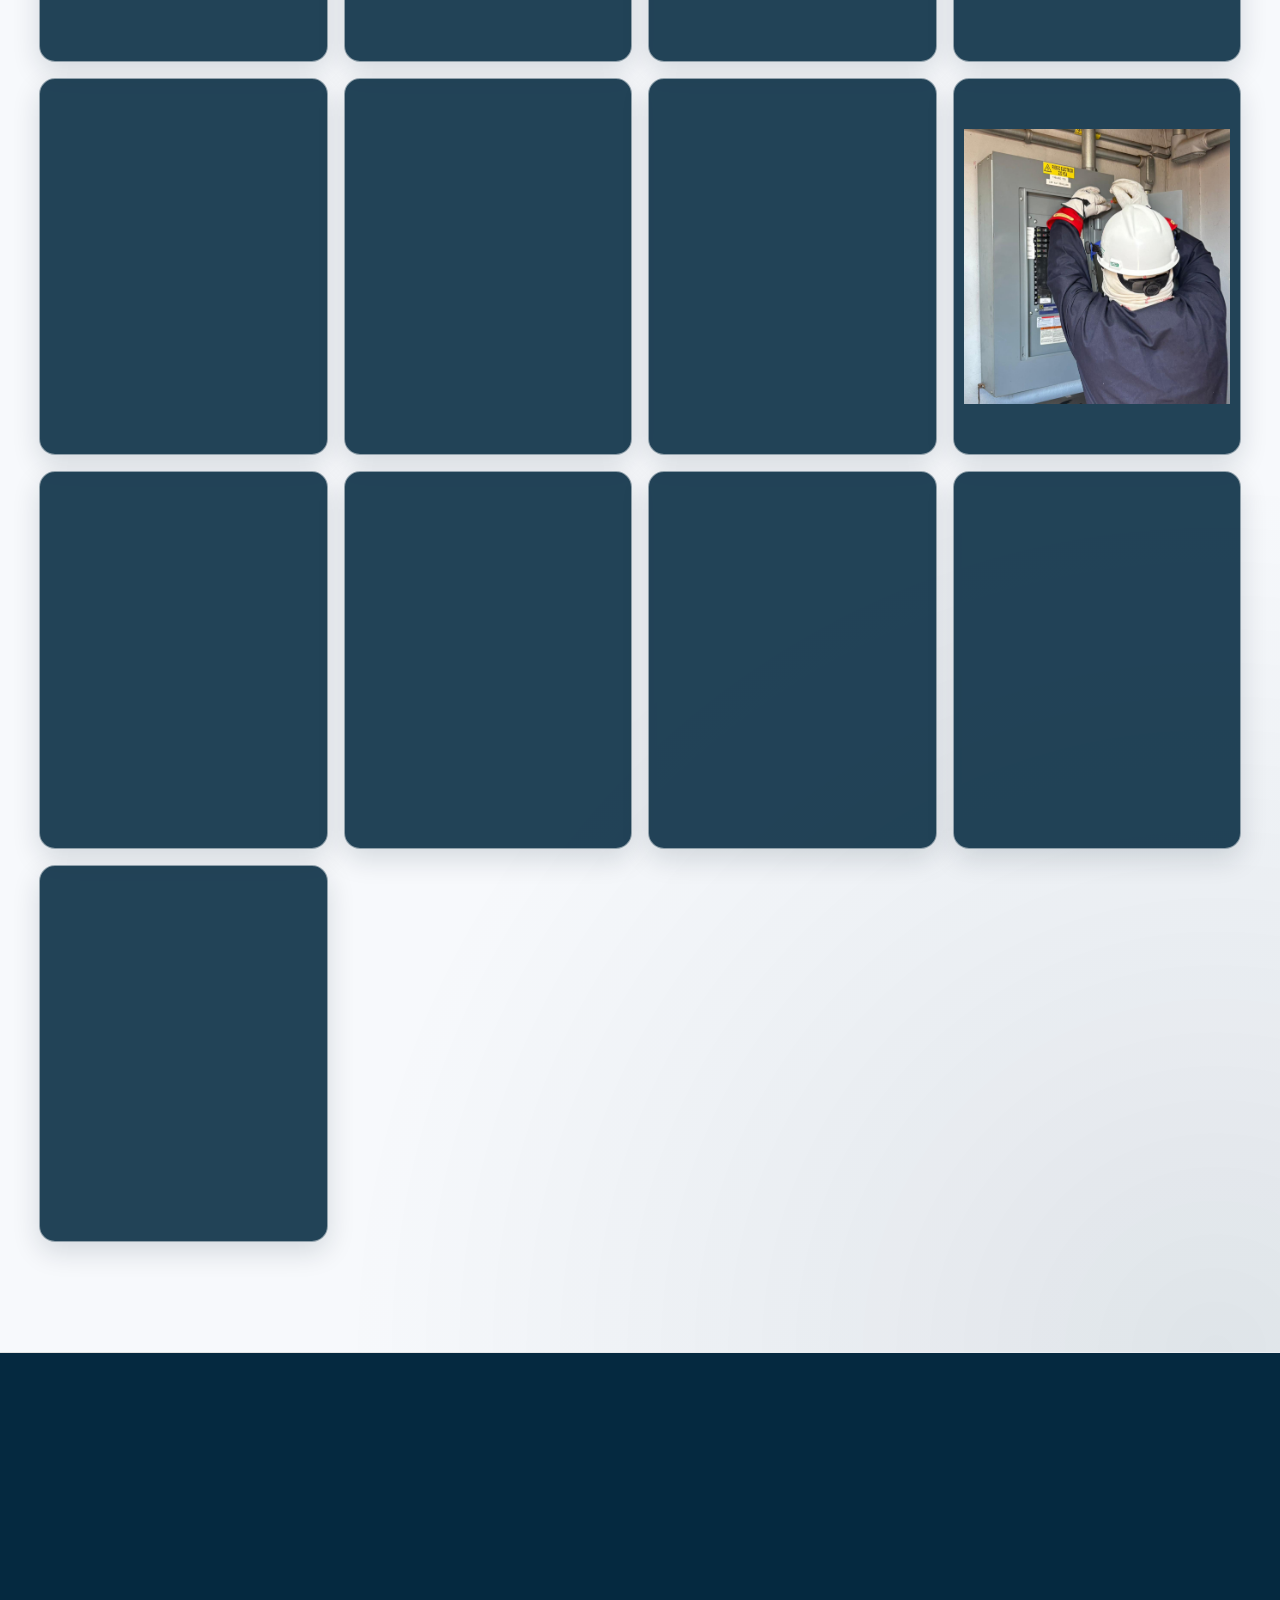
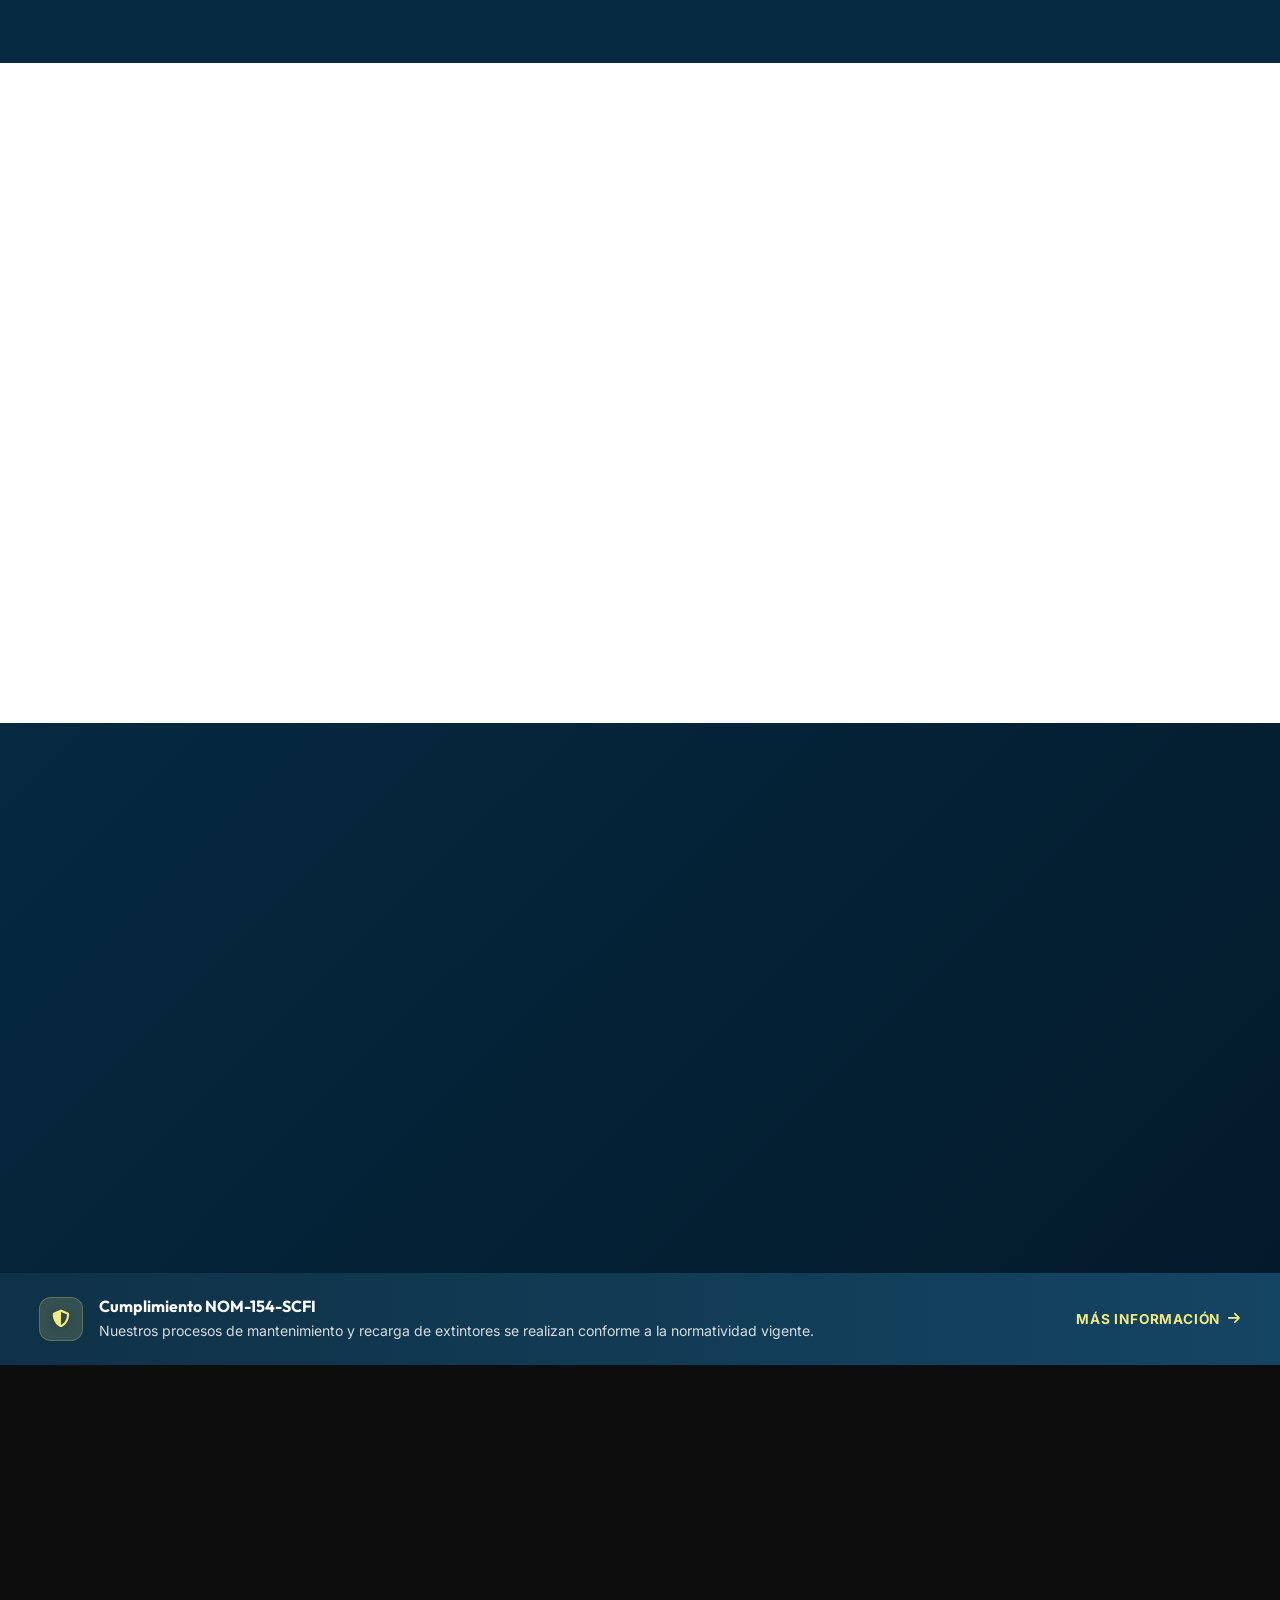
==== commit a22bb931: "Actualiza galeria de Inicio con todas las imagenes de proyectos sin recorte" ====
--- a/index.html
+++ b/index.html
@@ -241,36 +241,43 @@
 
             <div class="work-gallery-grid stagger">
                 <article class="work-shot reveal">
-                    <img src="imagenes/servicios/1241.jpg" alt="Mantenimiento de extintores en planta" loading="lazy" decoding="async">
-                    <div class="work-shot-overlay"><h4>Extintores</h4></div>
-                </article>
-                <article class="work-shot reveal tall">
-                    <img src="imagenes/servicios/51730.jpg" alt="Servicios eléctricos industriales y automatización" loading="lazy" decoding="async">
-                    <div class="work-shot-overlay"><h4>Automatización</h4></div>
-                </article>
-                <article class="work-shot reveal">
-                    <img src="imagenes/servicios/embobinados.png" alt="Embobinados industriales especializados" loading="lazy" decoding="async">
-                    <div class="work-shot-overlay"><h4>Embobinados</h4></div>
-                </article>
-                <article class="work-shot reveal wide">
-                    <img src="imagenes/servicios/maquinados.png" alt="Maquinados industriales de precisión" loading="lazy" decoding="async">
-                    <div class="work-shot-overlay"><h4>Maquinados</h4></div>
-                </article>
-                <article class="work-shot reveal">
-                    <img src="imagenes/servicios/mantenimiento.png" alt="Recarga e inspección técnica de extintores" loading="lazy" decoding="async">
-                    <div class="work-shot-overlay"><h4>Recarga</h4></div>
-                </article>
-                <article class="work-shot reveal">
-                    <img src="imagenes/servicios/extintores.png" alt="Equipos contra incendio en sitio" loading="lazy" decoding="async">
-                    <div class="work-shot-overlay"><h4>Seguridad</h4></div>
-                </article>
-                <article class="work-shot reveal tall">
-                    <img src="imagenes/servicios/equipo_corporativo.png" alt="Equipo técnico de Grupo ALZE" loading="lazy" decoding="async">
-                    <div class="work-shot-overlay"><h4>Equipo Técnico</h4></div>
-                </article>
-                <article class="work-shot reveal">
-                    <img src="imagenes/servicios/51730.jpg" alt="Integración de tableros y redes de control" loading="lazy" decoding="async">
-                    <div class="work-shot-overlay"><h4>Tableros</h4></div>
+                    <img src="galeria de proyectos/WhatsApp Image 2026-04-30 at 12.03.41 PM.jpeg" alt="Proyecto industrial 1" loading="lazy" decoding="async">
+                </article>
+                <article class="work-shot reveal">
+                    <img src="galeria de proyectos/WhatsApp Image 2026-04-30 at 12.03.41 PM (1).jpeg" alt="Proyecto industrial 2" loading="lazy" decoding="async">
+                </article>
+                <article class="work-shot reveal">
+                    <img src="galeria de proyectos/WhatsApp Image 2026-04-30 at 12.03.41 PM (2).jpeg" alt="Proyecto industrial 3" loading="lazy" decoding="async">
+                </article>
+                <article class="work-shot reveal">
+                    <img src="galeria de proyectos/WhatsApp Image 2026-04-30 at 12.03.41 PM (3).jpeg" alt="Proyecto industrial 4" loading="lazy" decoding="async">
+                </article>
+                <article class="work-shot reveal">
+                    <img src="galeria de proyectos/WhatsApp Image 2026-04-30 at 12.03.41 PM (4).jpeg" alt="Proyecto industrial 5" loading="lazy" decoding="async">
+                </article>
+                <article class="work-shot reveal">
+                    <img src="galeria de proyectos/WhatsApp Image 2026-04-30 at 12.03.41 PM (5).jpeg" alt="Proyecto industrial 6" loading="lazy" decoding="async">
+                </article>
+                <article class="work-shot reveal">
+                    <img src="galeria de proyectos/WhatsApp Image 2026-04-30 at 12.03.41 PM (6).jpeg" alt="Proyecto industrial 7" loading="lazy" decoding="async">
+                </article>
+                <article class="work-shot reveal">
+                    <img src="galeria de proyectos/WhatsApp Image 2026-04-30 at 12.03.42 PM.jpeg" alt="Proyecto industrial 8" loading="lazy" decoding="async">
+                </article>
+                <article class="work-shot reveal">
+                    <img src="galeria de proyectos/WhatsApp Image 2026-04-30 at 12.03.42 PM (1).jpeg" alt="Proyecto industrial 9" loading="lazy" decoding="async">
+                </article>
+                <article class="work-shot reveal">
+                    <img src="galeria de proyectos/WhatsApp Image 2026-04-30 at 12.03.42 PM (2).jpeg" alt="Proyecto industrial 10" loading="lazy" decoding="async">
+                </article>
+                <article class="work-shot reveal">
+                    <img src="galeria de proyectos/WhatsApp Image 2026-04-30 at 12.03.42 PM (3).jpeg" alt="Proyecto industrial 11" loading="lazy" decoding="async">
+                </article>
+                <article class="work-shot reveal">
+                    <img src="galeria de proyectos/WhatsApp Image 2026-04-30 at 12.03.42 PM (4).jpeg" alt="Proyecto industrial 12" loading="lazy" decoding="async">
+                </article>
+                <article class="work-shot reveal">
+                    <img src="galeria de proyectos/WhatsApp Image 2026-04-30 at 12.03.42 PM (5).jpeg" alt="Proyecto industrial 13" loading="lazy" decoding="async">
                 </article>
             </div>
         </div>
@@ -414,4 +421,3 @@
 </html>
 
 
-
--- a/css/style.css
+++ b/css/style.css
@@ -840,8 +840,17 @@
 
 .service-grid-main {
     display: grid;
-    grid-template-columns: repeat(3, 1fr);
+    grid-template-columns: repeat(2, minmax(0, 1fr));
     gap: 30px;
+    max-width: 1100px;
+    margin: 0 auto;
+}
+
+.services-preview .service-grid-main .service-card-new:nth-child(5) {
+    grid-column: 1 / -1;
+    max-width: 560px;
+    width: 100%;
+    justify-self: center;
 }
 
 .services-line-layout {
@@ -932,7 +941,7 @@
     position: relative;
     overflow: hidden;
     border-radius: var(--radius-lg);
-    aspect-ratio: 16/10;
+    aspect-ratio: 16/12;
     cursor: pointer;
     box-shadow: var(--shadow-md);
 }
@@ -951,9 +960,10 @@
     display: flex;
     flex-direction: column;
     justify-content: flex-end;
-    padding: 40px;
+    padding: 26px;
     color: var(--white);
     transition: var(--transition);
+    gap: 8px;
 }
 
 .service-card-new:hover img {
@@ -973,8 +983,11 @@
     align-items: center;
     justify-content: center;
     font-size: 1.3rem;
-    margin-bottom: 15px;
+    margin-bottom: 6px;
     transition: var(--transition);
+    flex-shrink: 0;
+    position: relative;
+    z-index: 2;
 }
 
 .service-card-new:hover .service-icon-badge {
@@ -982,16 +995,25 @@
 }
 
 .service-card-overlay h3 {
-    font-size: 1.6rem;
-    margin-bottom: 10px;
+    font-size: clamp(1.3rem, 1.9vw, 1.7rem);
+    margin-bottom: 0;
     color: var(--white);
+    line-height: 1.12;
+    display: -webkit-box;
+    -webkit-box-orient: vertical;
+    -webkit-line-clamp: 3;
+    overflow: hidden;
 }
 
 .service-card-overlay p {
     font-size: 0.95rem;
     opacity: 0.85;
-    line-height: 1.6;
-    margin-bottom: 15px;
+    line-height: 1.45;
+    margin-bottom: 4px;
+    display: -webkit-box;
+    -webkit-box-orient: vertical;
+    -webkit-line-clamp: 4;
+    overflow: hidden;
 }
 
 .service-card-overlay .card-link {
@@ -1037,64 +1059,34 @@
     display: grid;
     grid-template-columns: repeat(4, minmax(0, 1fr));
     gap: 16px;
-    grid-auto-flow: dense;
+    grid-auto-flow: row;
 }
 
 .work-shot {
     position: relative;
     border-radius: 16px;
     overflow: hidden;
-    min-height: 220px;
+    min-height: 240px;
     box-shadow: 0 10px 28px rgba(3,26,43,0.14);
     border: 1px solid rgba(255,255,255,0.5);
+    background: rgba(5,41,64,0.88);
+    display: flex;
+    align-items: center;
+    justify-content: center;
+    padding: 10px;
 }
 
 .work-shot img {
     width: 100%;
     height: 100%;
-    object-fit: cover;
-    transition: transform 0.8s var(--ease-out-expo), filter 0.4s ease;
-}
-
-.work-shot::after {
-    content: '';
-    position: absolute;
-    inset: 0;
-    background: linear-gradient(180deg, rgba(5,41,64,0.08), rgba(5,41,64,0.72));
-    transition: opacity 0.35s ease;
-}
-
-.work-shot-overlay {
-    position: absolute;
-    left: 14px;
-    right: 14px;
-    bottom: 12px;
-    z-index: 2;
-}
-
-.work-shot-overlay h4 {
-    color: var(--white);
-    font-size: 1rem;
-    letter-spacing: 0.4px;
-    text-shadow: 0 3px 12px rgba(0,0,0,0.45);
+    object-fit: contain;
+    object-position: center;
+    transition: transform 0.5s ease, filter 0.3s ease;
 }
 
 .work-shot:hover img {
-    transform: scale(1.08);
-    filter: saturate(1.08);
-}
-
-.work-shot:hover::after {
-    opacity: 0.82;
-}
-
-.work-shot.tall {
-    grid-row: span 2;
-    min-height: 456px;
-}
-
-.work-shot.wide {
-    grid-column: span 2;
+    transform: scale(1.03);
+    filter: saturate(1.05);
 }
 
 /* ===========================================================
@@ -2479,12 +2471,14 @@
     .why-grid { grid-template-columns: 1fr; gap: 40px; }
     .why-image img { height: 350px; }
     .service-grid-main { grid-template-columns: repeat(2, 1fr); }
+    .services-preview .service-grid-main .service-card-new:nth-child(5) {
+        grid-column: 1 / -1;
+        max-width: 520px;
+    }
     .work-gallery-grid {
         grid-template-columns: repeat(3, minmax(0, 1fr));
     }
-    .work-shot.tall {
-        min-height: 360px;
-    }
+    .work-shot { min-height: 220px; }
     .contact-container { grid-template-columns: 1fr; }
     .contact-info-panel { padding: 40px; }
     .contact-form-panel { padding: 40px; }
@@ -2640,23 +2634,27 @@
     .section-header { margin-bottom: 40px; }
     
     .service-grid-main { grid-template-columns: 1fr; }
+    .services-preview .service-grid-main .service-card-new:nth-child(5) {
+        grid-column: auto;
+        max-width: none;
+        justify-self: stretch;
+    }
     .services-line-layout { gap: 20px; }
     .service-line-block { padding: 20px; }
     .service-line-head h3 { font-size: 1.45rem; }
     .service-card-new { aspect-ratio: 16/12; }
+    .service-card-overlay { padding: 20px; }
+    .service-card-overlay h3 { font-size: 1.4rem; }
+    .service-card-overlay p {
+        font-size: 0.95rem;
+        -webkit-line-clamp: 4;
+    }
     .work-gallery-grid {
         grid-template-columns: repeat(2, minmax(0, 1fr));
         gap: 12px;
     }
-    .work-shot,
-    .work-shot.tall,
-    .work-shot.wide {
+    .work-shot {
         min-height: 180px;
-        grid-row: span 1;
-        grid-column: span 1;
-    }
-    .work-shot-overlay h4 {
-        font-size: 0.92rem;
     }
     .service-detail-text h3 { font-size: 1.6rem; }
     .service-actions .btn { width: 100%; }
@@ -2787,9 +2785,7 @@
     .work-gallery-grid {
         grid-template-columns: 1fr;
     }
-    .work-shot,
-    .work-shot.tall,
-    .work-shot.wide {
+    .work-shot {
         min-height: 220px;
     }
 }
